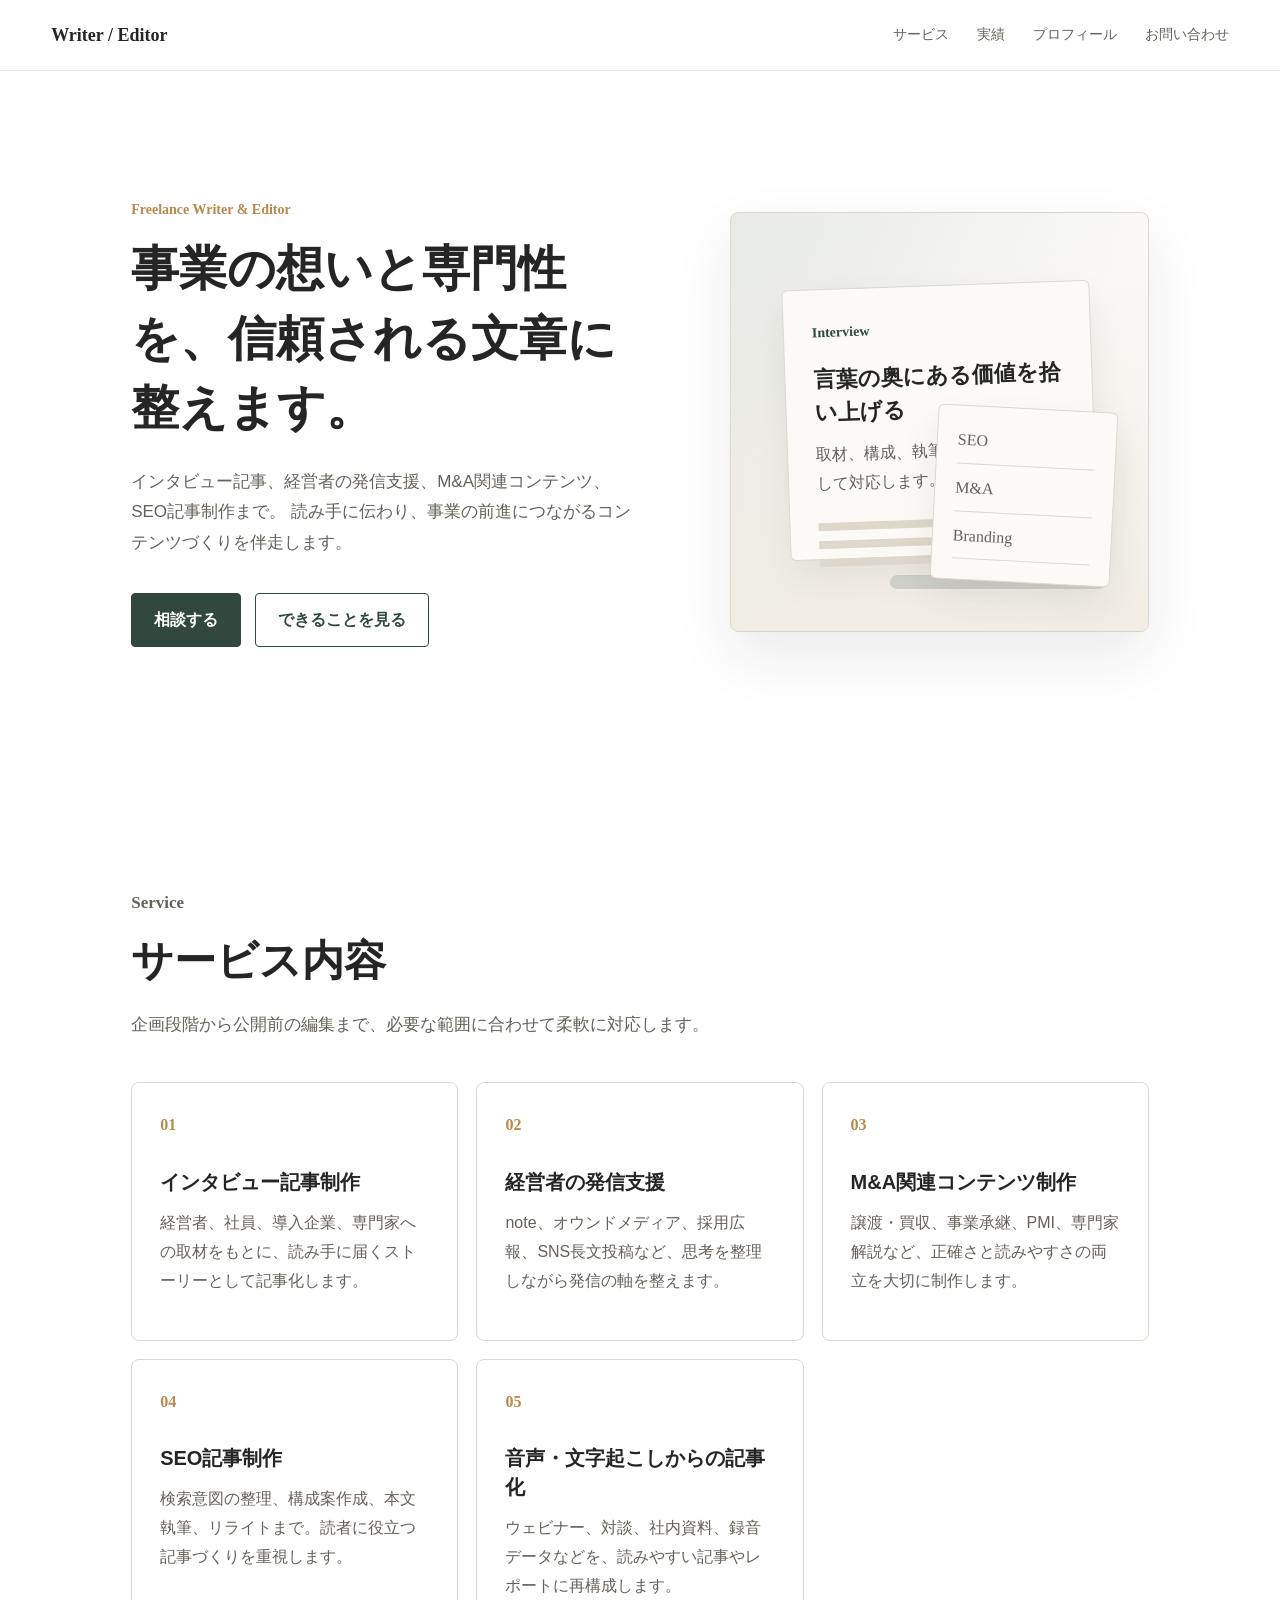
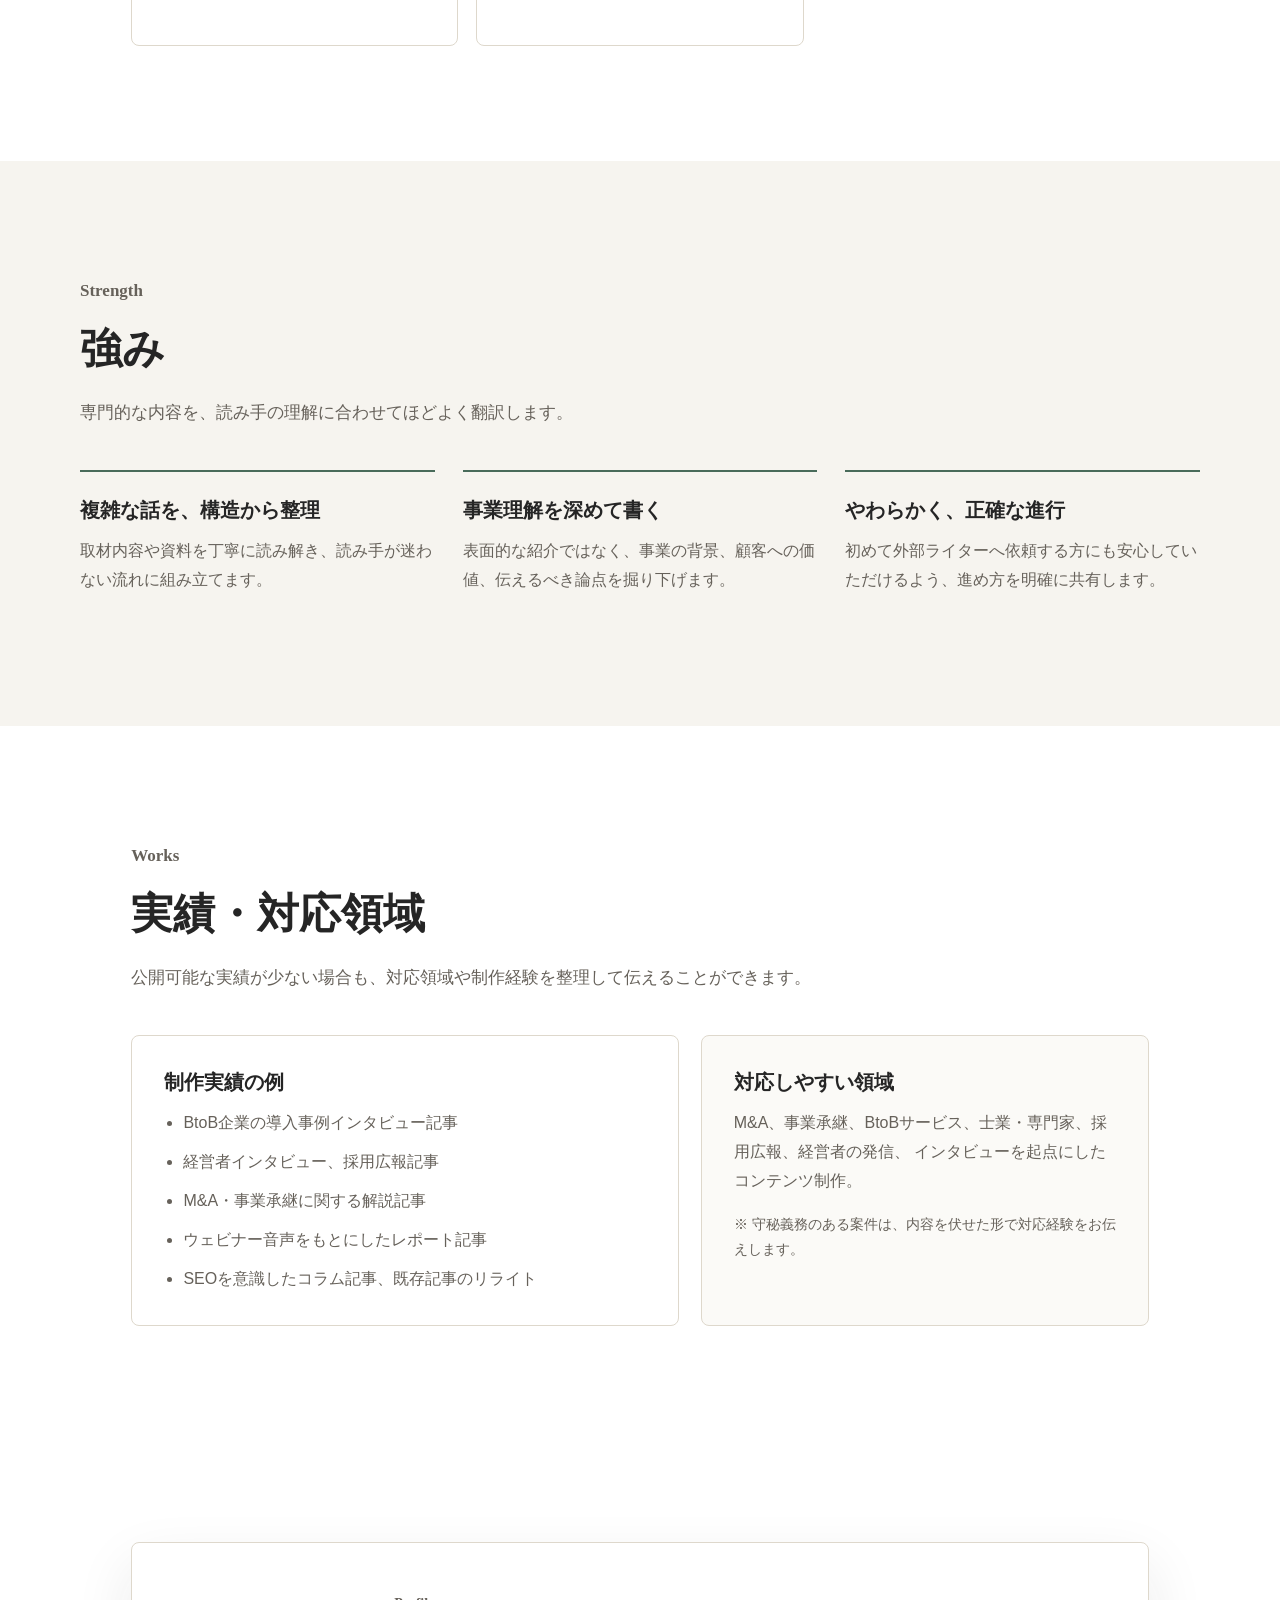
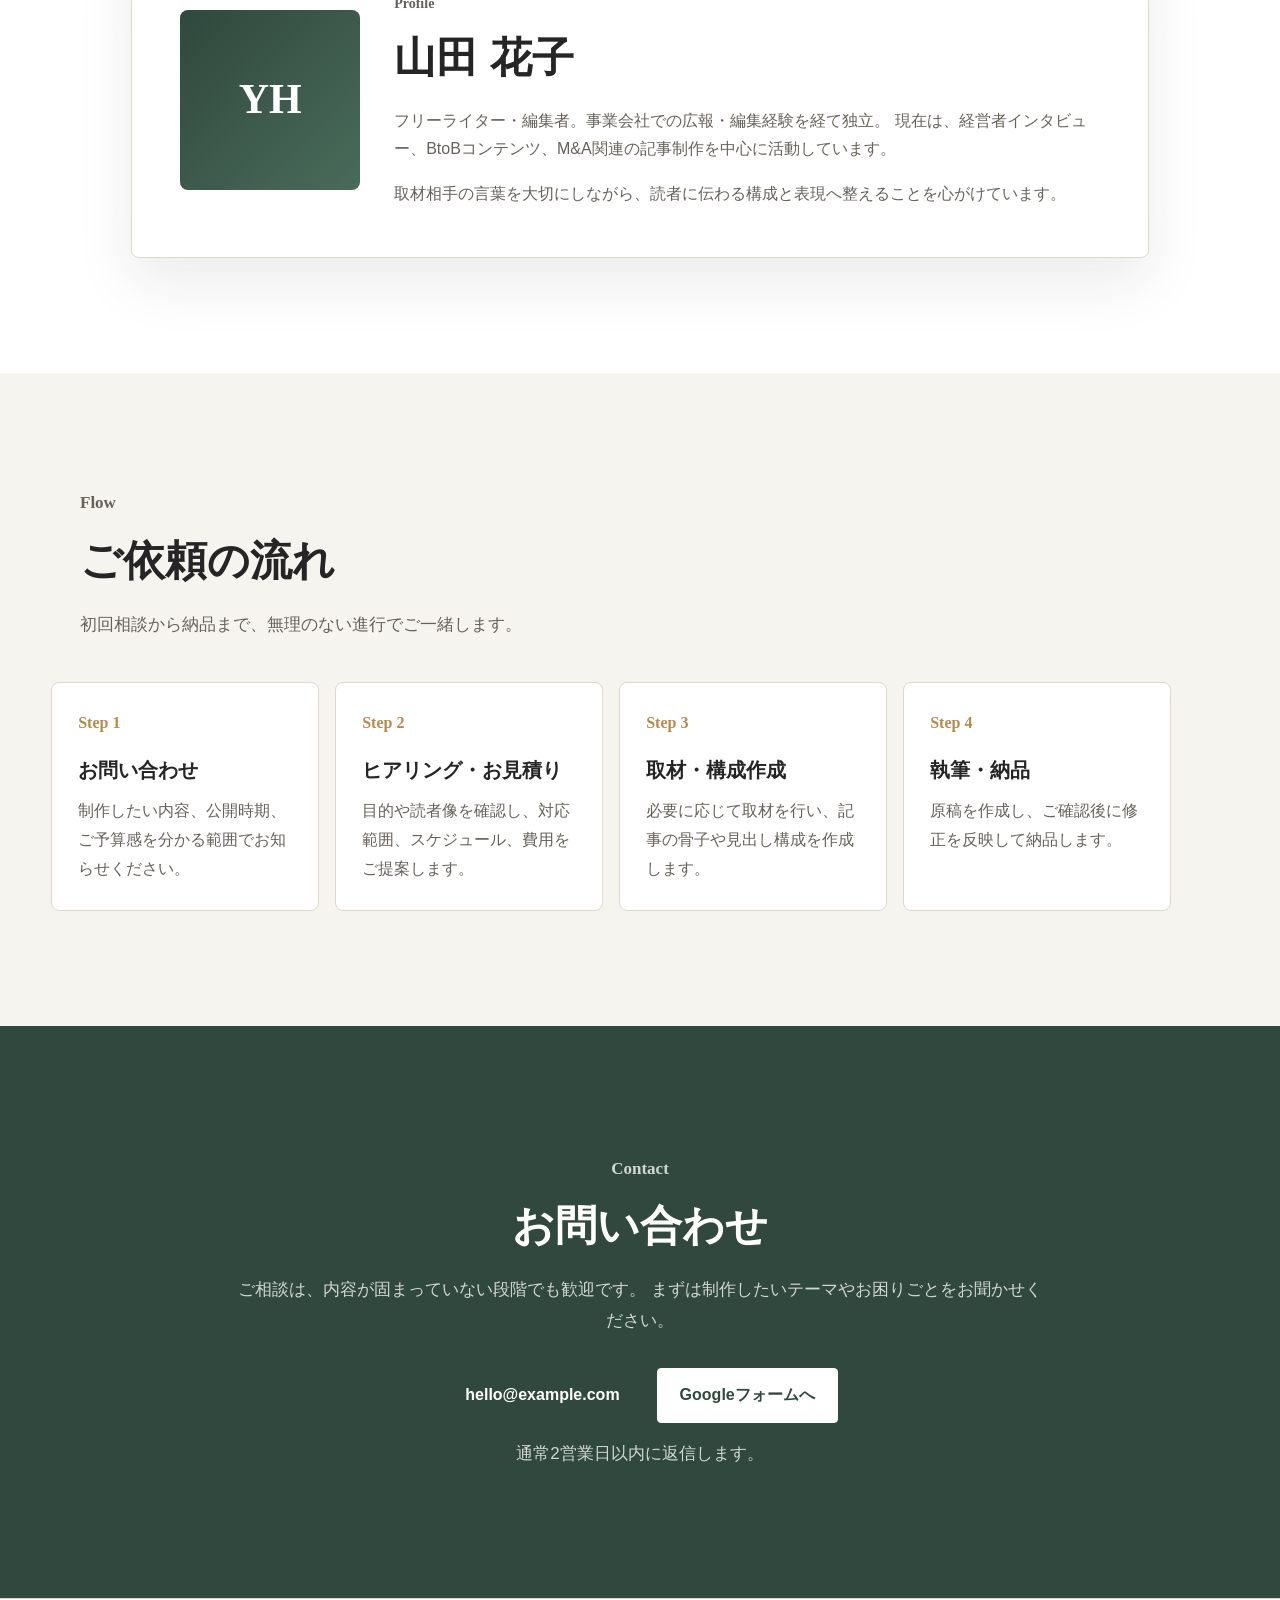
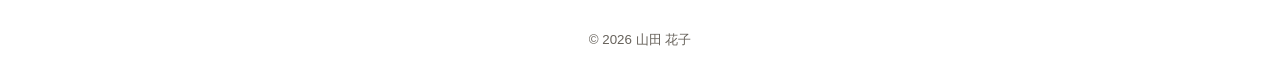
==== index.html @ 089083a0 "Add files via upload" ====
<!DOCTYPE html>
<html lang="ja">
<head>
  <meta charset="UTF-8">
  <meta name="viewport" content="width=device-width, initial-scale=1.0">
  <meta name="description" content="フリーライター・編集者として、インタビュー記事、経営者の発信支援、M&A関連コンテンツ、SEO記事制作を承ります。">
  <title>フリーライター・編集者 | 文章で事業の価値を伝える</title>
  <link rel="stylesheet" href="style.css">
</head>
<body>
  <!--
    編集メモ:
    ・「山田 花子」「hello@example.com」「GoogleフォームURL」はご自身の情報に差し替えてください。
    ・各セクションの見出しや本文は、仕事の内容に合わせて自由に変更できます。
  -->

  <header class="site-header">
    <a class="site-logo" href="#top">Writer / Editor</a>
    <nav class="site-nav" aria-label="サイト内ナビゲーション">
      <a href="#service">サービス</a>
      <a href="#works">実績</a>
      <a href="#profile">プロフィール</a>
      <a href="#contact">お問い合わせ</a>
    </nav>
  </header>

  <main id="top">
    <!-- 1. ファーストビュー: 名前・肩書き・得意領域を差し替えてください -->
    <section class="hero section">
      <div class="hero-text">
        <p class="eyebrow">Freelance Writer &amp; Editor</p>
        <h1>事業の想いと専門性を、信頼される文章に整えます。</h1>
        <p class="hero-lead">
          インタビュー記事、経営者の発信支援、M&amp;A関連コンテンツ、SEO記事制作まで。
          読み手に伝わり、事業の前進につながるコンテンツづくりを伴走します。
        </p>
        <div class="hero-actions">
          <a class="button primary" href="#contact">相談する</a>
          <a class="button secondary" href="#service">できることを見る</a>
        </div>
      </div>

      <div class="hero-visual" aria-label="記事制作のイメージ">
        <div class="paper-card main-paper">
          <span class="paper-label">Interview</span>
          <strong>言葉の奥にある価値を拾い上げる</strong>
          <p>取材、構成、執筆、編集まで一貫して対応します。</p>
        </div>
        <div class="paper-card note-paper">
          <span>SEO</span>
          <span>M&amp;A</span>
          <span>Branding</span>
        </div>
      </div>
    </section>

    <!-- 2. サービス内容: 実際に提供できるメニューに増減してください -->
    <section id="service" class="section">
      <div class="section-heading">
        <p class="eyebrow">Service</p>
        <h2>サービス内容</h2>
        <p>企画段階から公開前の編集まで、必要な範囲に合わせて柔軟に対応します。</p>
      </div>

      <div class="card-grid">
        <article class="service-card">
          <span class="card-number">01</span>
          <h3>インタビュー記事制作</h3>
          <p>経営者、社員、導入企業、専門家への取材をもとに、読み手に届くストーリーとして記事化します。</p>
        </article>
        <article class="service-card">
          <span class="card-number">02</span>
          <h3>経営者の発信支援</h3>
          <p>note、オウンドメディア、採用広報、SNS長文投稿など、思考を整理しながら発信の軸を整えます。</p>
        </article>
        <article class="service-card">
          <span class="card-number">03</span>
          <h3>M&amp;A関連コンテンツ制作</h3>
          <p>譲渡・買収、事業承継、PMI、専門家解説など、正確さと読みやすさの両立を大切に制作します。</p>
        </article>
        <article class="service-card">
          <span class="card-number">04</span>
          <h3>SEO記事制作</h3>
          <p>検索意図の整理、構成案作成、本文執筆、リライトまで。読者に役立つ記事づくりを重視します。</p>
        </article>
        <article class="service-card">
          <span class="card-number">05</span>
          <h3>音声・文字起こしからの記事化</h3>
          <p>ウェビナー、対談、社内資料、録音データなどを、読みやすい記事やレポートに再構成します。</p>
        </article>
      </div>
    </section>

    <!-- 3. 強み: ご自身の経験や姿勢に合わせて書き換えてください -->
    <section class="section muted-section">
      <div class="section-heading">
        <p class="eyebrow">Strength</p>
        <h2>強み</h2>
        <p>専門的な内容を、読み手の理解に合わせてほどよく翻訳します。</p>
      </div>

      <div class="strength-list">
        <div class="strength-item">
          <h3>複雑な話を、構造から整理</h3>
          <p>取材内容や資料を丁寧に読み解き、読み手が迷わない流れに組み立てます。</p>
        </div>
        <div class="strength-item">
          <h3>事業理解を深めて書く</h3>
          <p>表面的な紹介ではなく、事業の背景、顧客への価値、伝えるべき論点を掘り下げます。</p>
        </div>
        <div class="strength-item">
          <h3>やわらかく、正確な進行</h3>
          <p>初めて外部ライターへ依頼する方にも安心していただけるよう、進め方を明確に共有します。</p>
        </div>
      </div>
    </section>

    <!-- 4. 実績・対応領域: 公開可能な実績や得意業界を入れてください -->
    <section id="works" class="section">
      <div class="section-heading">
        <p class="eyebrow">Works</p>
        <h2>実績・対応領域</h2>
        <p>公開可能な実績が少ない場合も、対応領域や制作経験を整理して伝えることができます。</p>
      </div>

      <div class="works-layout">
        <div class="works-box">
          <h3>制作実績の例</h3>
          <ul>
            <li>BtoB企業の導入事例インタビュー記事</li>
            <li>経営者インタビュー、採用広報記事</li>
            <li>M&amp;A・事業承継に関する解説記事</li>
            <li>ウェビナー音声をもとにしたレポート記事</li>
            <li>SEOを意識したコラム記事、既存記事のリライト</li>
          </ul>
        </div>
        <div class="works-box accent-box">
          <h3>対応しやすい領域</h3>
          <p>
            M&amp;A、事業承継、BtoBサービス、士業・専門家、採用広報、経営者の発信、
            インタビューを起点にしたコンテンツ制作。
          </p>
          <p class="small-note">※ 守秘義務のある案件は、内容を伏せた形で対応経験をお伝えします。</p>
        </div>
      </div>
    </section>

    <!-- 5. プロフィール: 名前、経歴、写真の有無に合わせて差し替えてください -->
    <section id="profile" class="section profile-section">
      <div class="profile-card">
        <div class="profile-image" aria-hidden="true">YH</div>
        <div class="profile-text">
          <p class="eyebrow">Profile</p>
          <h2>山田 花子</h2>
          <p>
            フリーライター・編集者。事業会社での広報・編集経験を経て独立。
            現在は、経営者インタビュー、BtoBコンテンツ、M&amp;A関連の記事制作を中心に活動しています。
          </p>
          <p>
            取材相手の言葉を大切にしながら、読者に伝わる構成と表現へ整えることを心がけています。
          </p>
        </div>
      </div>
    </section>

    <!-- 6. ご依頼の流れ: 実際の進行方法に合わせて変更してください -->
    <section class="section muted-section">
      <div class="section-heading">
        <p class="eyebrow">Flow</p>
        <h2>ご依頼の流れ</h2>
        <p>初回相談から納品まで、無理のない進行でご一緒します。</p>
      </div>

      <ol class="flow-list">
        <li>
          <span>Step 1</span>
          <h3>お問い合わせ</h3>
          <p>制作したい内容、公開時期、ご予算感を分かる範囲でお知らせください。</p>
        </li>
        <li>
          <span>Step 2</span>
          <h3>ヒアリング・お見積り</h3>
          <p>目的や読者像を確認し、対応範囲、スケジュール、費用をご提案します。</p>
        </li>
        <li>
          <span>Step 3</span>
          <h3>取材・構成作成</h3>
          <p>必要に応じて取材を行い、記事の骨子や見出し構成を作成します。</p>
        </li>
        <li>
          <span>Step 4</span>
          <h3>執筆・納品</h3>
          <p>原稿を作成し、ご確認後に修正を反映して納品します。</p>
        </li>
      </ol>
    </section>

    <!-- 7. お問い合わせ: メールアドレスとGoogleフォームURLを差し替えてください -->
    <section id="contact" class="section contact-section">
      <div class="contact-inner">
        <p class="eyebrow">Contact</p>
        <h2>お問い合わせ</h2>
        <p>
          ご相談は、内容が固まっていない段階でも歓迎です。
          まずは制作したいテーマやお困りごとをお聞かせください。
        </p>
        <div class="contact-actions">
          <a class="button primary" href="mailto:hello@example.com">hello@example.com</a>
          <a class="button secondary" href="https://forms.gle/xxxxxxxxxxxx" target="_blank" rel="noopener noreferrer">Googleフォームへ</a>
        </div>
        <p class="small-note">通常2営業日以内に返信します。</p>
      </div>
    </section>
  </main>

  <footer class="site-footer">
    <!-- 年号と名前を差し替えてください -->
    <small>&copy; 2026 山田 花子</small>
  </footer>
</body>
</html>
---- style.css ----
/*
  編集メモ:
  ・色を変えたい場合は、まず下の :root のカラー指定を変更してください。
  ・余白を広くしたい場合は .section の padding を調整してください。
*/

:root {
  --bg: #ffffff;
  --bg-soft: #f6f4ef;
  --text: #252525;
  --muted: #66615a;
  --line: #ded8cc;
  --green: #496b5a;
  --green-dark: #30483d;
  --gold: #b8894d;
  --paper: #fbfaf7;
  --shadow: 0 24px 60px rgba(37, 37, 37, 0.09);
  --max-width: 1120px;
}

* {
  box-sizing: border-box;
}

html {
  scroll-behavior: smooth;
}

body {
  margin: 0;
  color: var(--text);
  background: var(--bg);
  font-family: "Hiragino Kaku Gothic ProN", "Yu Gothic", "Meiryo", sans-serif;
  line-height: 1.8;
}

a {
  color: inherit;
  text-decoration: none;
}

img {
  max-width: 100%;
  display: block;
}

.site-header {
  position: sticky;
  top: 0;
  z-index: 10;
  display: flex;
  align-items: center;
  justify-content: space-between;
  gap: 24px;
  padding: 18px clamp(20px, 4vw, 56px);
  background: rgba(255, 255, 255, 0.94);
  border-bottom: 1px solid rgba(222, 216, 204, 0.7);
  backdrop-filter: blur(12px);
}

.site-logo {
  font-family: Georgia, "Times New Roman", serif;
  font-size: 18px;
  font-weight: 700;
  letter-spacing: 0;
  white-space: nowrap;
}

.site-nav {
  display: flex;
  align-items: center;
  gap: clamp(12px, 2.5vw, 28px);
  color: var(--muted);
  font-size: 14px;
}

.site-nav a {
  padding: 4px 0;
  border-bottom: 1px solid transparent;
}

.site-nav a:hover {
  color: var(--green-dark);
  border-bottom-color: var(--green-dark);
}

.section {
  max-width: var(--max-width);
  margin: 0 auto;
  padding: clamp(72px, 9vw, 120px) clamp(20px, 4vw, 56px);
}

.hero {
  display: grid;
  grid-template-columns: minmax(0, 1.1fr) minmax(280px, 0.9fr);
  align-items: center;
  gap: clamp(40px, 7vw, 88px);
  min-height: calc(86vh - 72px);
  padding-top: clamp(56px, 7vw, 96px);
  padding-bottom: clamp(56px, 7vw, 96px);
}

.eyebrow {
  margin: 0 0 12px;
  color: var(--gold);
  font-family: Georgia, "Times New Roman", serif;
  font-size: 14px;
  font-weight: 700;
}

h1,
h2,
h3,
p {
  margin-top: 0;
}

h1,
h2,
h3 {
  line-height: 1.45;
}

h1 {
  max-width: 760px;
  margin-bottom: 24px;
  font-size: clamp(34px, 3.8vw, 48px);
  font-weight: 700;
}

h2 {
  margin-bottom: 18px;
  font-size: clamp(28px, 3.4vw, 42px);
}

h3 {
  margin-bottom: 12px;
  font-size: 20px;
}

.hero-lead,
.section-heading p,
.contact-inner > p {
  color: var(--muted);
  font-size: 17px;
}

.hero-lead {
  max-width: 680px;
  margin-bottom: 34px;
}

.hero-actions,
.contact-actions {
  display: flex;
  flex-wrap: wrap;
  gap: 14px;
}

.button {
  display: inline-flex;
  align-items: center;
  justify-content: center;
  min-height: 48px;
  padding: 12px 22px;
  border: 1px solid var(--green-dark);
  border-radius: 4px;
  font-weight: 700;
  transition: transform 0.2s ease, background 0.2s ease, color 0.2s ease;
}

.button:hover {
  transform: translateY(-2px);
}

.button.primary {
  color: #ffffff;
  background: var(--green-dark);
}

.button.secondary {
  color: var(--green-dark);
  background: #ffffff;
}

.hero-visual {
  position: relative;
  min-height: 420px;
  border-radius: 8px;
  background:
    linear-gradient(135deg, rgba(73, 107, 90, 0.11), transparent 54%),
    linear-gradient(180deg, #fbfaf7, #f2eee6);
  border: 1px solid var(--line);
  box-shadow: var(--shadow);
  overflow: hidden;
}

.hero-visual::before {
  content: "";
  position: absolute;
  right: 10%;
  bottom: 10%;
  width: 52%;
  height: 14px;
  background: rgba(48, 72, 61, 0.16);
  border-radius: 999px;
}

.paper-card {
  position: absolute;
  background: var(--paper);
  border: 1px solid var(--line);
  border-radius: 6px;
  box-shadow: 0 18px 36px rgba(37, 37, 37, 0.08);
}

.main-paper {
  top: 72px;
  left: 50%;
  width: min(74%, 330px);
  padding: 28px;
  transform: translateX(-50%) rotate(-2deg);
}

.main-paper::after {
  content: "";
  display: block;
  width: 68%;
  height: 8px;
  margin-top: 24px;
  background: var(--line);
  box-shadow: 0 18px 0 var(--line), 0 36px 0 var(--line);
}

.paper-label {
  display: inline-block;
  margin-bottom: 18px;
  color: var(--green-dark);
  font-family: Georgia, "Times New Roman", serif;
  font-size: 14px;
  font-weight: 700;
}

.main-paper strong {
  display: block;
  margin-bottom: 12px;
  font-size: 22px;
  line-height: 1.5;
}

.main-paper p {
  color: var(--muted);
  margin-bottom: 0;
}

.note-paper {
  right: 34px;
  bottom: 48px;
  display: grid;
  gap: 10px;
  width: 180px;
  padding: 20px;
  transform: rotate(3deg);
}

.note-paper span {
  padding-bottom: 8px;
  color: var(--muted);
  border-bottom: 1px solid var(--line);
  font-family: Georgia, "Times New Roman", serif;
}

.section-heading {
  max-width: 680px;
  margin-bottom: 42px;
}

.card-grid {
  display: grid;
  grid-template-columns: repeat(3, minmax(0, 1fr));
  gap: 18px;
}

.service-card,
.works-box,
.profile-card,
.flow-list li {
  border: 1px solid var(--line);
  border-radius: 8px;
  background: #ffffff;
}

.service-card {
  min-height: 245px;
  padding: 28px;
}

.card-number {
  display: inline-block;
  margin-bottom: 28px;
  color: var(--gold);
  font-family: Georgia, "Times New Roman", serif;
  font-weight: 700;
}

.service-card p,
.strength-item p,
.works-box p,
.works-box li,
.profile-text p,
.flow-list p,
.small-note {
  color: var(--muted);
}

.muted-section {
  max-width: none;
  background: var(--bg-soft);
}

.muted-section > * {
  max-width: var(--max-width);
  margin-left: auto;
  margin-right: auto;
}

.strength-list {
  display: grid;
  grid-template-columns: repeat(3, minmax(0, 1fr));
  gap: 28px;
}

.strength-item {
  padding-top: 24px;
  border-top: 2px solid var(--green);
}

.works-layout {
  display: grid;
  grid-template-columns: 1.1fr 0.9fr;
  gap: 22px;
}

.works-box {
  padding: 32px;
}

.works-box ul {
  padding-left: 1.2em;
  margin: 0;
}

.works-box li + li {
  margin-top: 10px;
}

.accent-box {
  background: #fbfaf7;
}

.small-note {
  margin-bottom: 0;
  font-size: 14px;
}

.profile-section {
  padding-top: clamp(56px, 8vw, 100px);
}

.profile-card {
  display: grid;
  grid-template-columns: 180px minmax(0, 1fr);
  gap: 34px;
  align-items: center;
  padding: clamp(28px, 5vw, 48px);
  box-shadow: var(--shadow);
}

.profile-image {
  display: grid;
  place-items: center;
  width: 180px;
  aspect-ratio: 1;
  color: #ffffff;
  background: linear-gradient(135deg, var(--green-dark), var(--green));
  border-radius: 8px;
  font-family: Georgia, "Times New Roman", serif;
  font-size: 42px;
  font-weight: 700;
}

.profile-text p:last-child {
  margin-bottom: 0;
}

.flow-list {
  display: grid;
  grid-template-columns: repeat(4, minmax(0, 1fr));
  gap: 16px;
  padding: 0;
  margin: 0;
  list-style: none;
  counter-reset: flow;
}

.flow-list li {
  padding: 26px;
}

.flow-list span {
  display: inline-block;
  margin-bottom: 18px;
  color: var(--gold);
  font-family: Georgia, "Times New Roman", serif;
  font-weight: 700;
}

.flow-list p {
  margin-bottom: 0;
}

.contact-section {
  max-width: none;
  padding-top: clamp(76px, 10vw, 128px);
  padding-bottom: clamp(76px, 10vw, 128px);
  background: var(--green-dark);
}

.contact-inner {
  max-width: 820px;
  margin: 0 auto;
  color: #ffffff;
  text-align: center;
}

.contact-inner .eyebrow,
.contact-inner > p,
.contact-inner .small-note {
  color: rgba(255, 255, 255, 0.78);
}

.contact-inner .button.secondary {
  border-color: #ffffff;
}

.contact-actions {
  justify-content: center;
  margin: 32px 0 16px;
}

.site-footer {
  padding: 26px 20px;
  color: var(--muted);
  text-align: center;
  border-top: 1px solid var(--line);
}

@media (max-width: 900px) {
  .site-header {
    align-items: flex-start;
    flex-direction: column;
  }

  .site-nav {
    width: 100%;
    overflow-x: auto;
    padding-bottom: 2px;
  }

  .hero {
    grid-template-columns: 1fr;
    min-height: auto;
    padding-top: 64px;
  }

  .hero-visual {
    min-height: 360px;
  }

  .card-grid,
  .strength-list,
  .works-layout,
  .flow-list {
    grid-template-columns: 1fr 1fr;
  }

  .profile-card {
    grid-template-columns: 1fr;
  }
}

@media (max-width: 640px) {
  body {
    line-height: 1.75;
  }

  .site-header {
    position: static;
    padding: 16px 20px;
  }

  .site-nav {
    gap: 16px;
    font-size: 13px;
  }

  .section {
    padding: 64px 20px;
  }

  .hero-actions,
  .contact-actions {
    flex-direction: column;
  }

  .button {
    width: 100%;
  }

  .hero-visual {
    min-height: 320px;
  }

  .main-paper {
    top: 48px;
    width: 78%;
    padding: 22px;
  }

  .main-paper strong {
    font-size: 19px;
  }

  .note-paper {
    right: 18px;
    bottom: 30px;
    width: 154px;
    padding: 16px;
  }

  .card-grid,
  .strength-list,
  .works-layout,
  .flow-list {
    grid-template-columns: 1fr;
  }

  .service-card {
    min-height: auto;
  }

  .works-box,
  .profile-card,
  .flow-list li {
    padding: 24px;
  }

  .profile-image {
    width: 132px;
    font-size: 32px;
  }
}
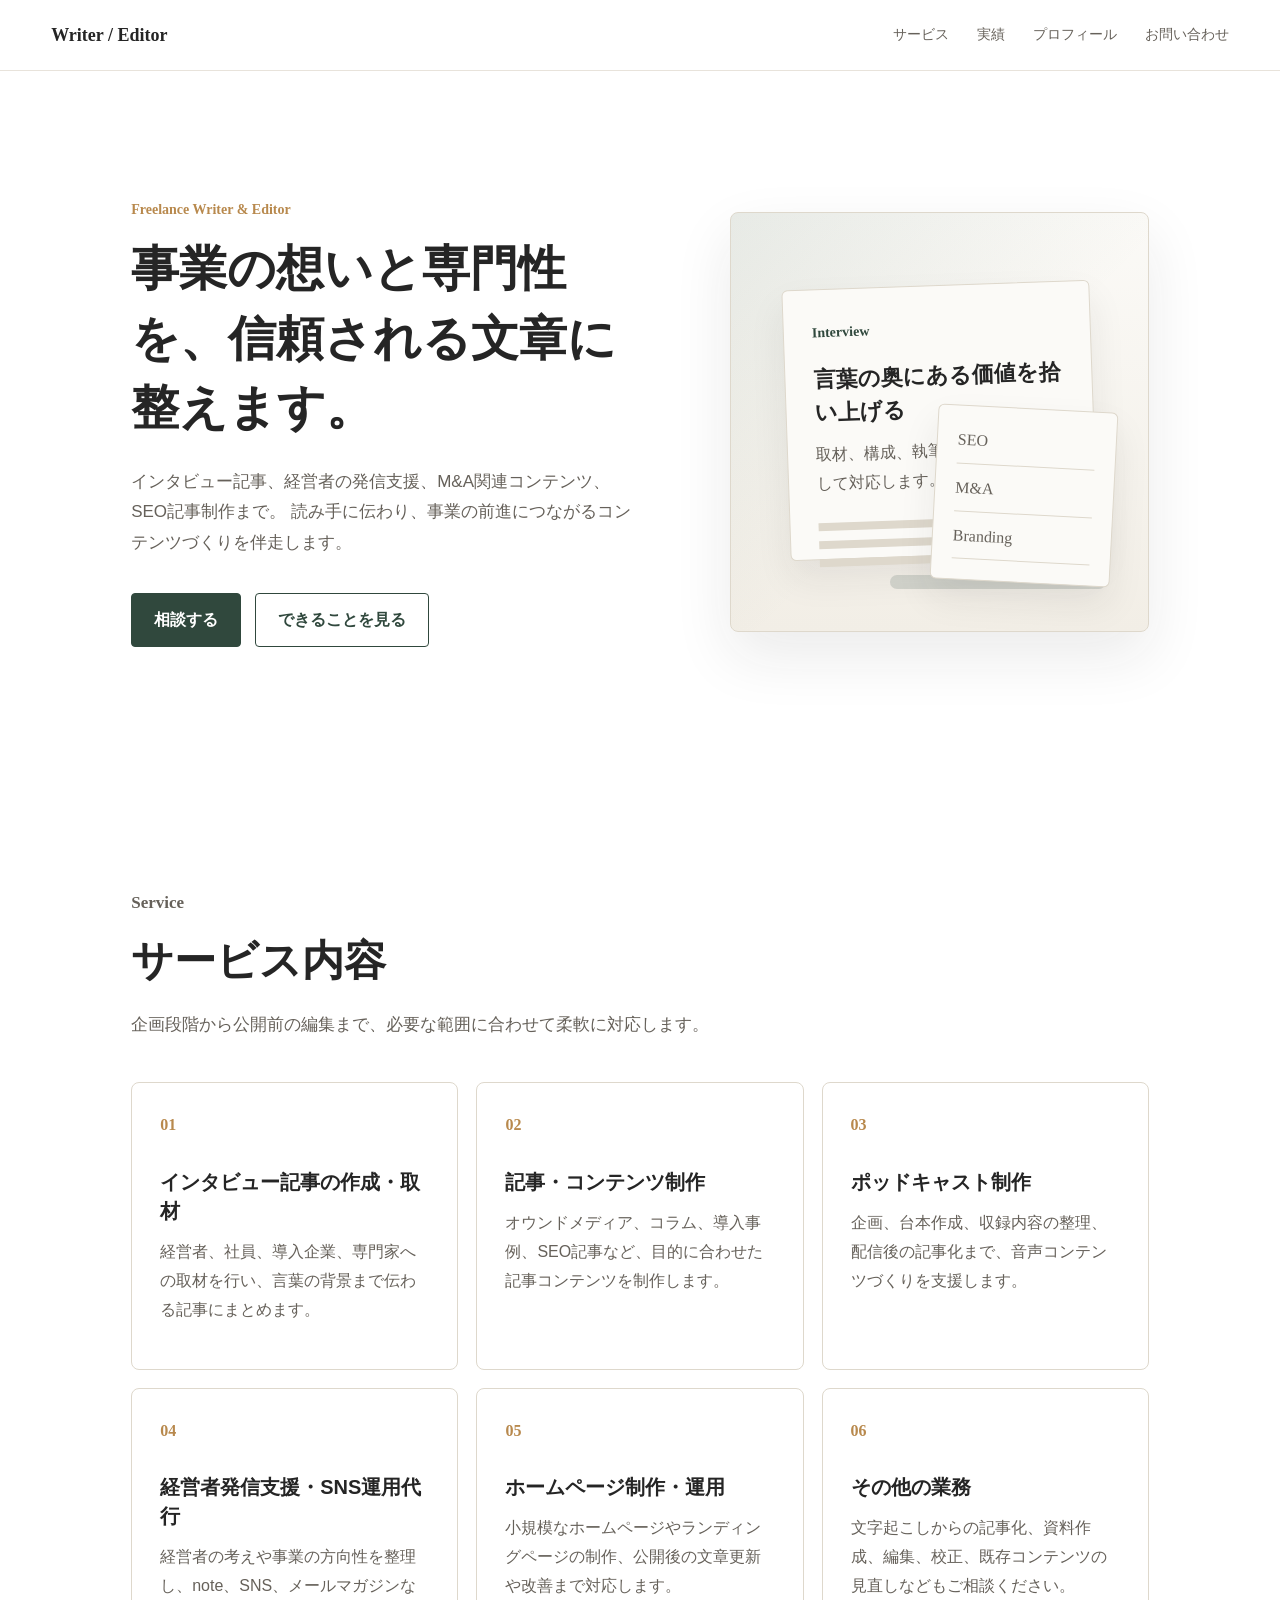
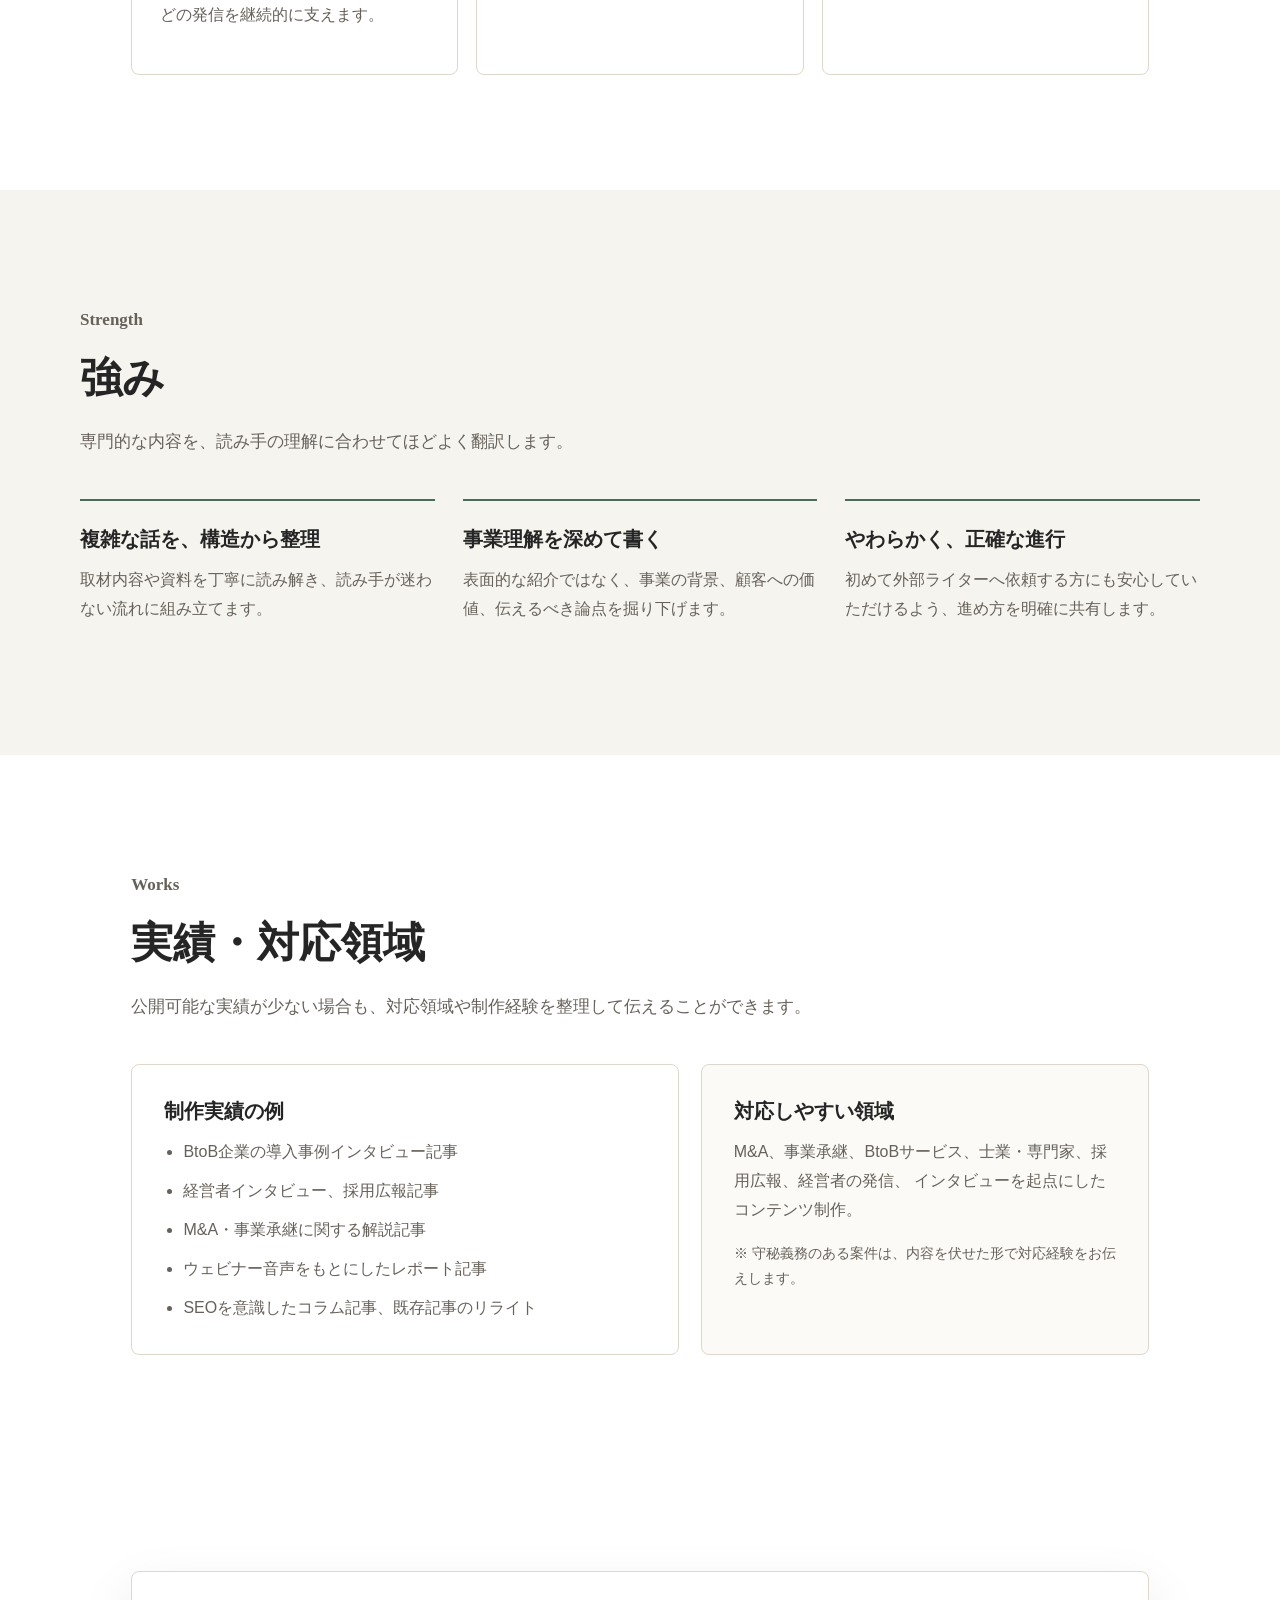
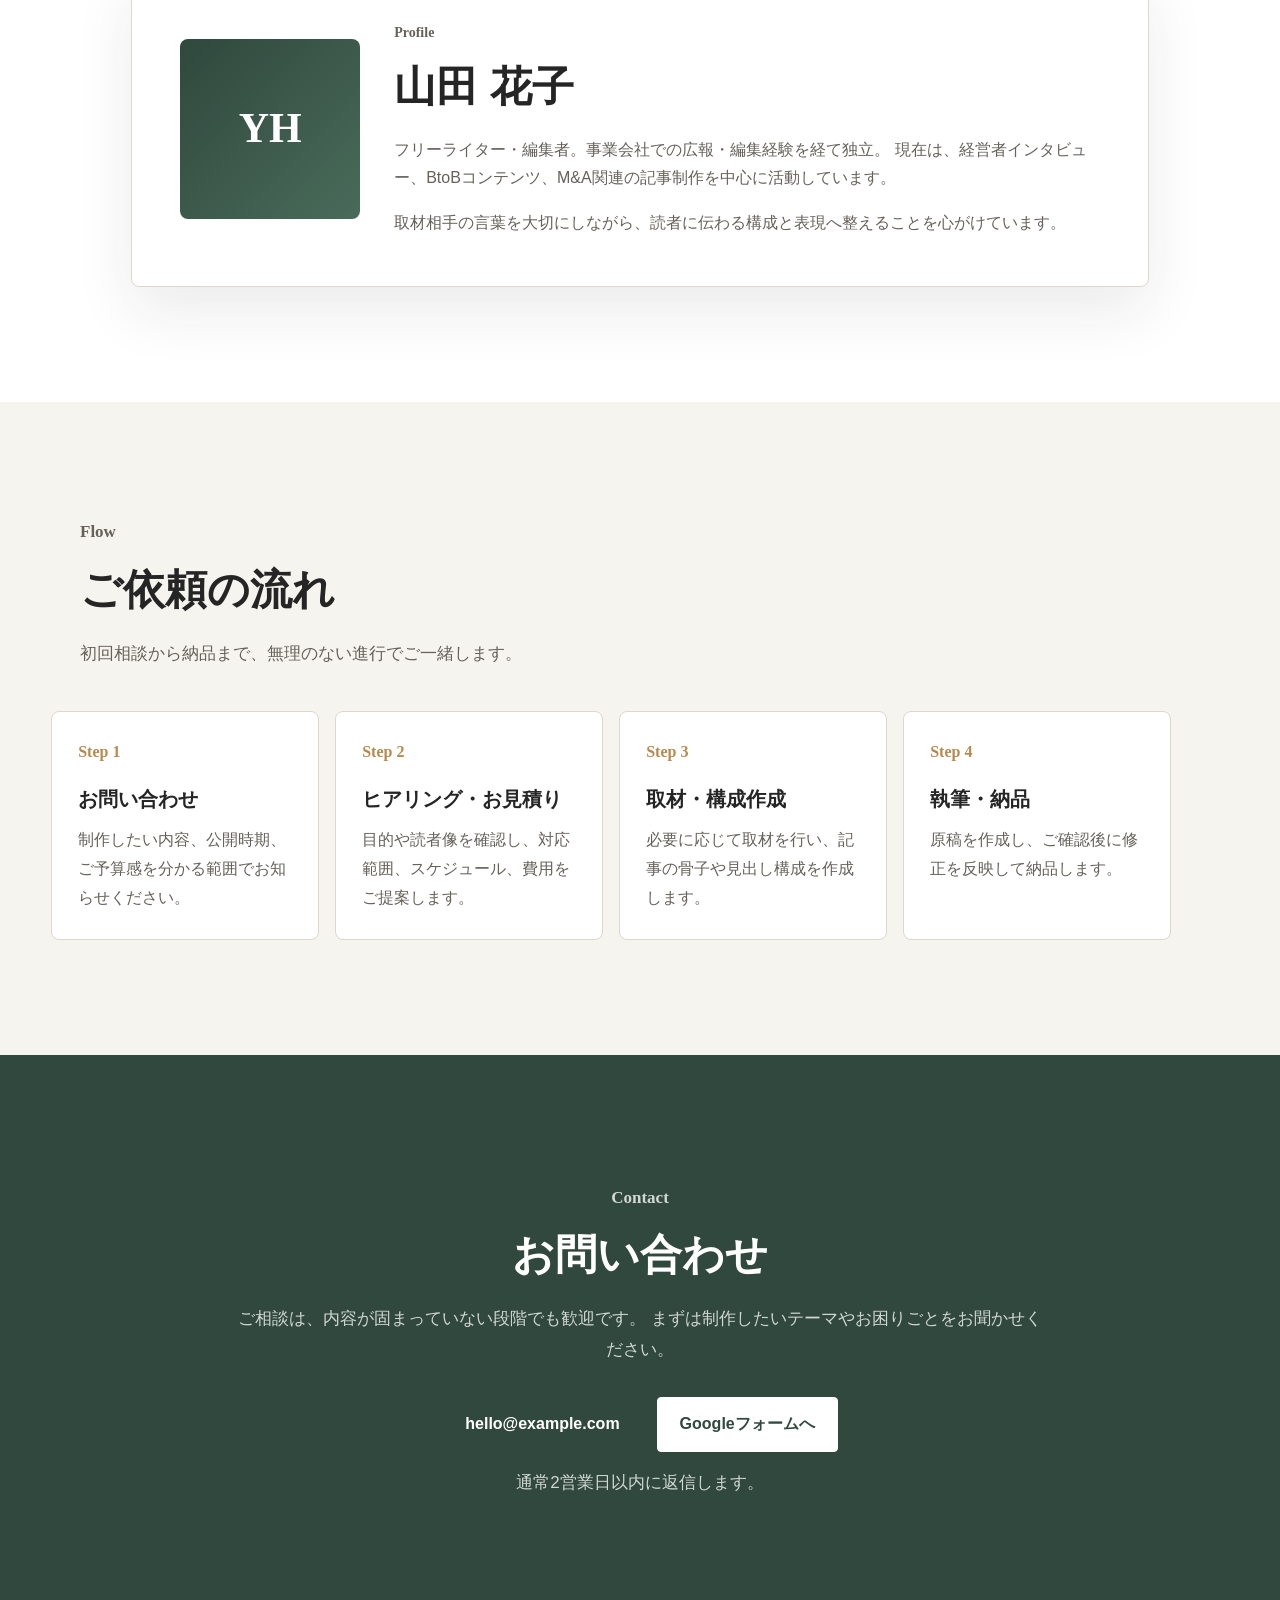
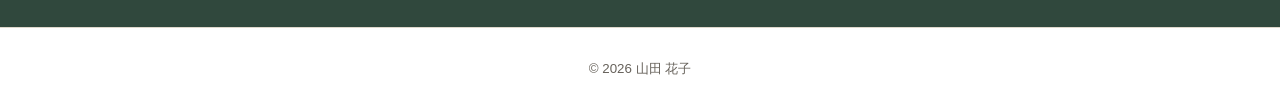
==== commit fdd763f6: "Add files via upload" ====
--- a/index.html
+++ b/index.html
@@ -65,28 +65,33 @@
       <div class="card-grid">
         <article class="service-card">
           <span class="card-number">01</span>
-          <h3>インタビュー記事制作</h3>
-          <p>経営者、社員、導入企業、専門家への取材をもとに、読み手に届くストーリーとして記事化します。</p>
+          <h3>インタビュー記事の作成・取材</h3>
+          <p>経営者、社員、導入企業、専門家への取材を行い、言葉の背景まで伝わる記事にまとめます。</p>
         </article>
         <article class="service-card">
           <span class="card-number">02</span>
-          <h3>経営者の発信支援</h3>
-          <p>note、オウンドメディア、採用広報、SNS長文投稿など、思考を整理しながら発信の軸を整えます。</p>
+          <h3>記事・コンテンツ制作</h3>
+          <p>オウンドメディア、コラム、導入事例、SEO記事など、目的に合わせた記事コンテンツを制作します。</p>
         </article>
         <article class="service-card">
           <span class="card-number">03</span>
-          <h3>M&amp;A関連コンテンツ制作</h3>
-          <p>譲渡・買収、事業承継、PMI、専門家解説など、正確さと読みやすさの両立を大切に制作します。</p>
+          <h3>ポッドキャスト制作</h3>
+          <p>企画、台本作成、収録内容の整理、配信後の記事化まで、音声コンテンツづくりを支援します。</p>
         </article>
         <article class="service-card">
           <span class="card-number">04</span>
-          <h3>SEO記事制作</h3>
-          <p>検索意図の整理、構成案作成、本文執筆、リライトまで。読者に役立つ記事づくりを重視します。</p>
+          <h3>経営者発信支援・SNS運用代行</h3>
+          <p>経営者の考えや事業の方向性を整理し、note、SNS、メールマガジンなどの発信を継続的に支えます。</p>
         </article>
         <article class="service-card">
           <span class="card-number">05</span>
-          <h3>音声・文字起こしからの記事化</h3>
-          <p>ウェビナー、対談、社内資料、録音データなどを、読みやすい記事やレポートに再構成します。</p>
+          <h3>ホームページ制作・運用</h3>
+          <p>小規模なホームページやランディングページの制作、公開後の文章更新や改善まで対応します。</p>
+        </article>
+        <article class="service-card">
+          <span class="card-number">06</span>
+          <h3>その他の業務</h3>
+          <p>文字起こしからの記事化、資料作成、編集、校正、既存コンテンツの見直しなどもご相談ください。</p>
         </article>
       </div>
     </section>
@@ -206,7 +211,7 @@
         </p>
         <div class="contact-actions">
           <a class="button primary" href="mailto:hello@example.com">hello@example.com</a>
-          <a class="button secondary" href="https://forms.gle/xxxxxxxxxxxx" target="_blank" rel="noopener noreferrer">Googleフォームへ</a>
+          <a class="button secondary" href="https://docs.google.com/forms/d/e/1FAIpQLSf_hj4bcwRQ6EQmur08E73L9CSqU0qwDLq5Lad1JKWRXf-odg/viewform?usp=publish-editor" target="_blank" rel="noopener noreferrer">Googleフォームへ</a>
         </div>
         <p class="small-note">通常2営業日以内に返信します。</p>
       </div>
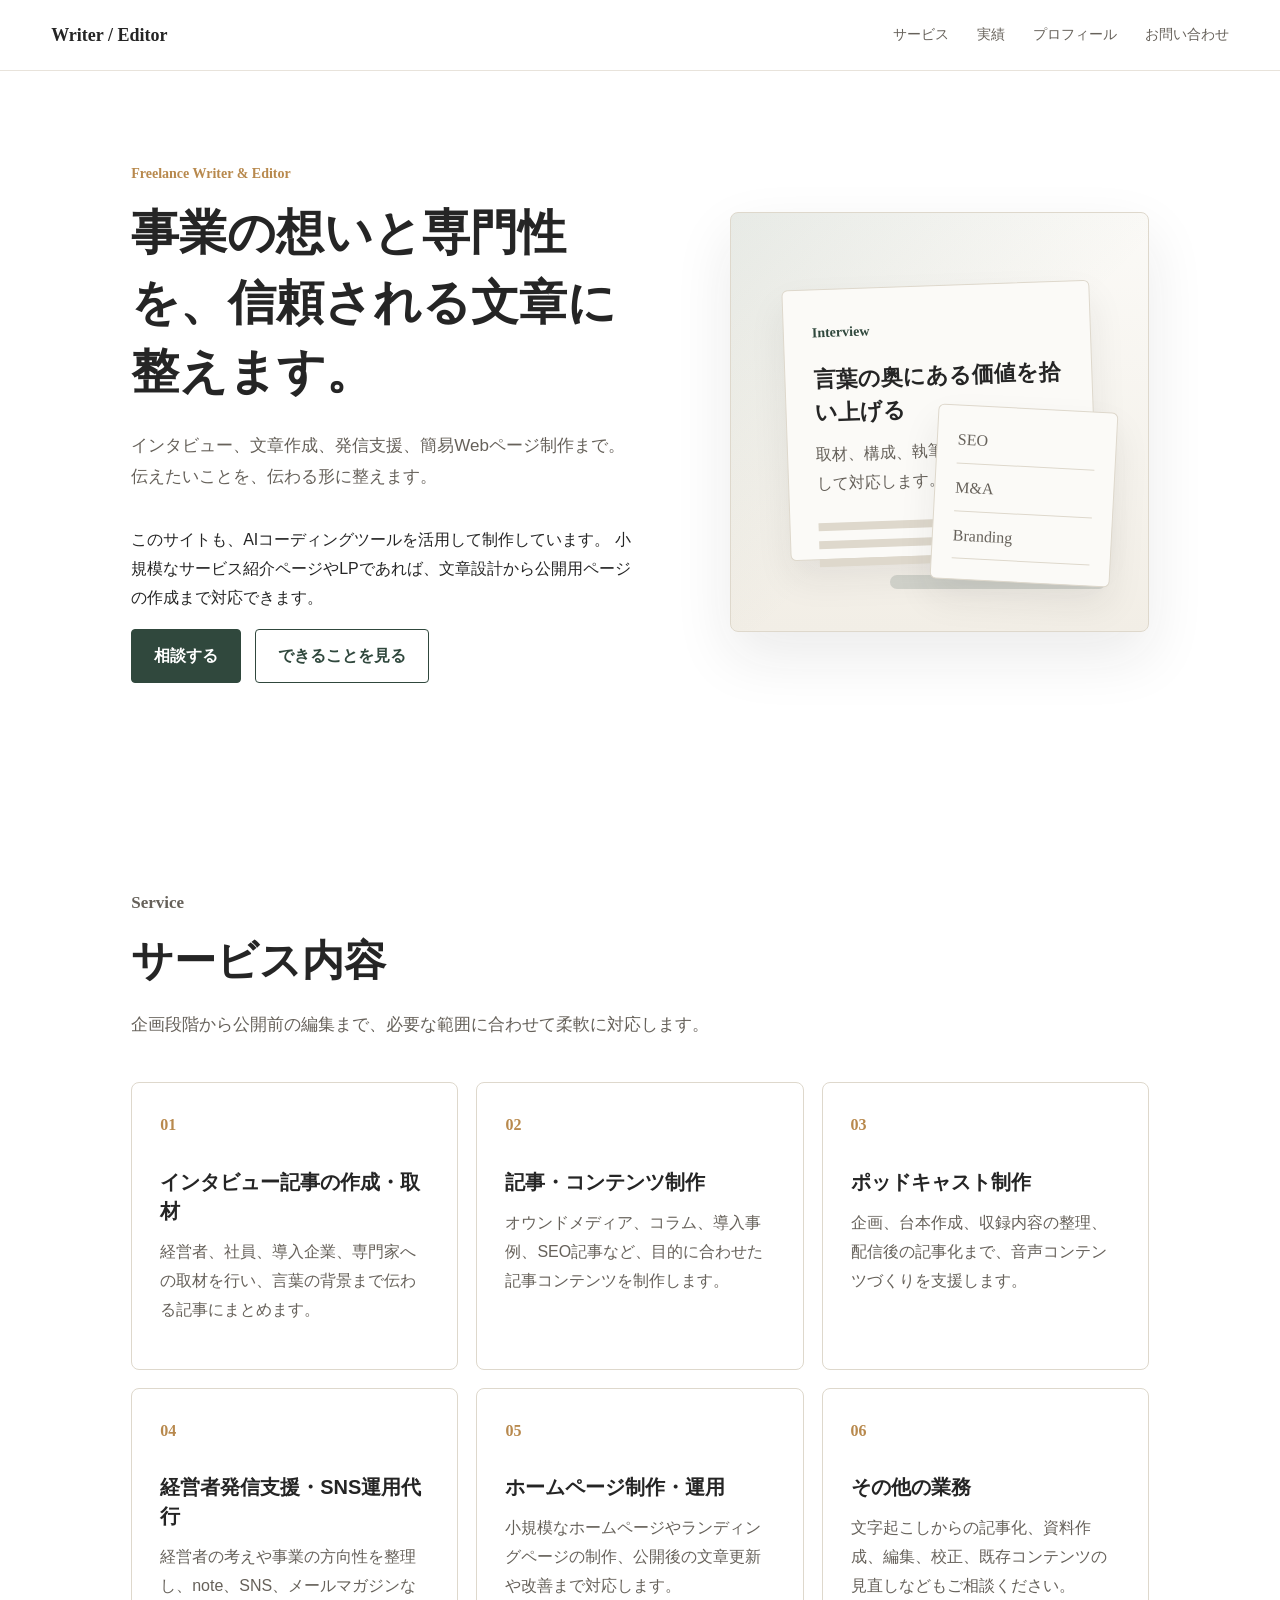
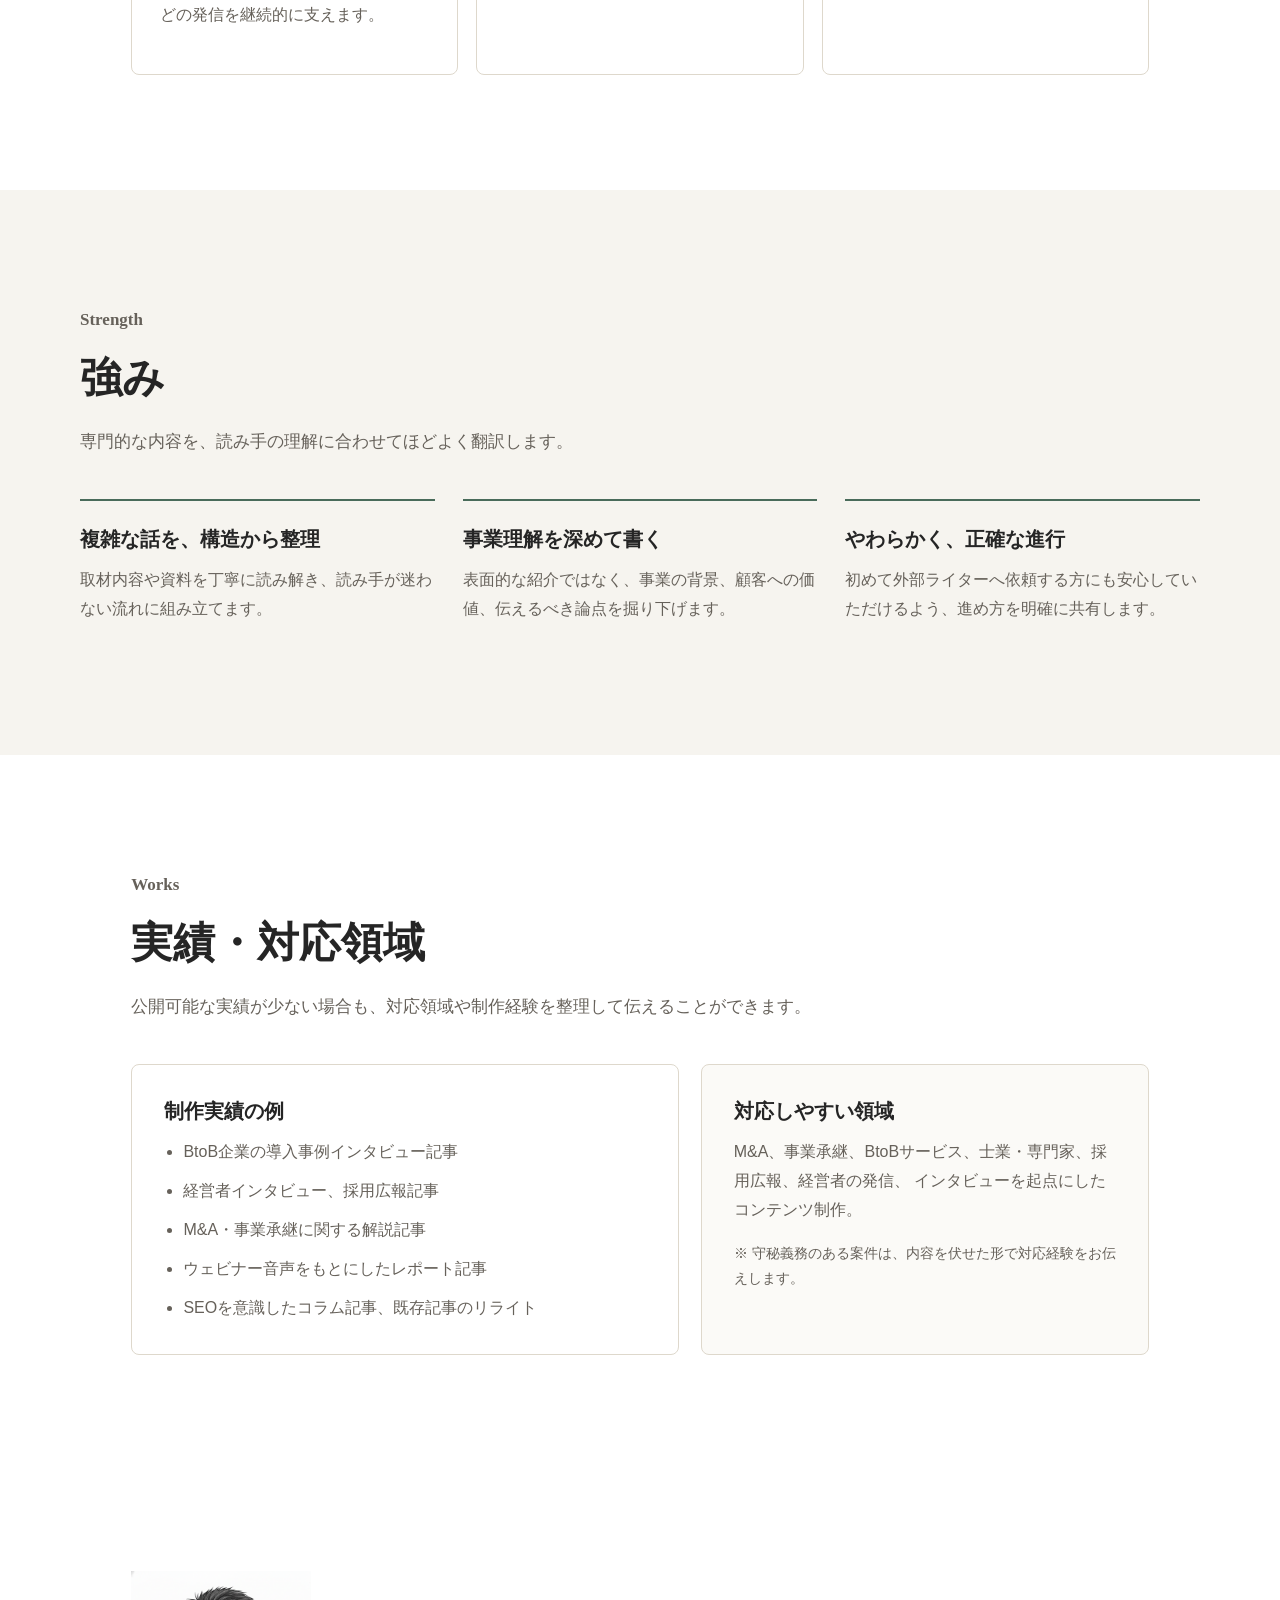
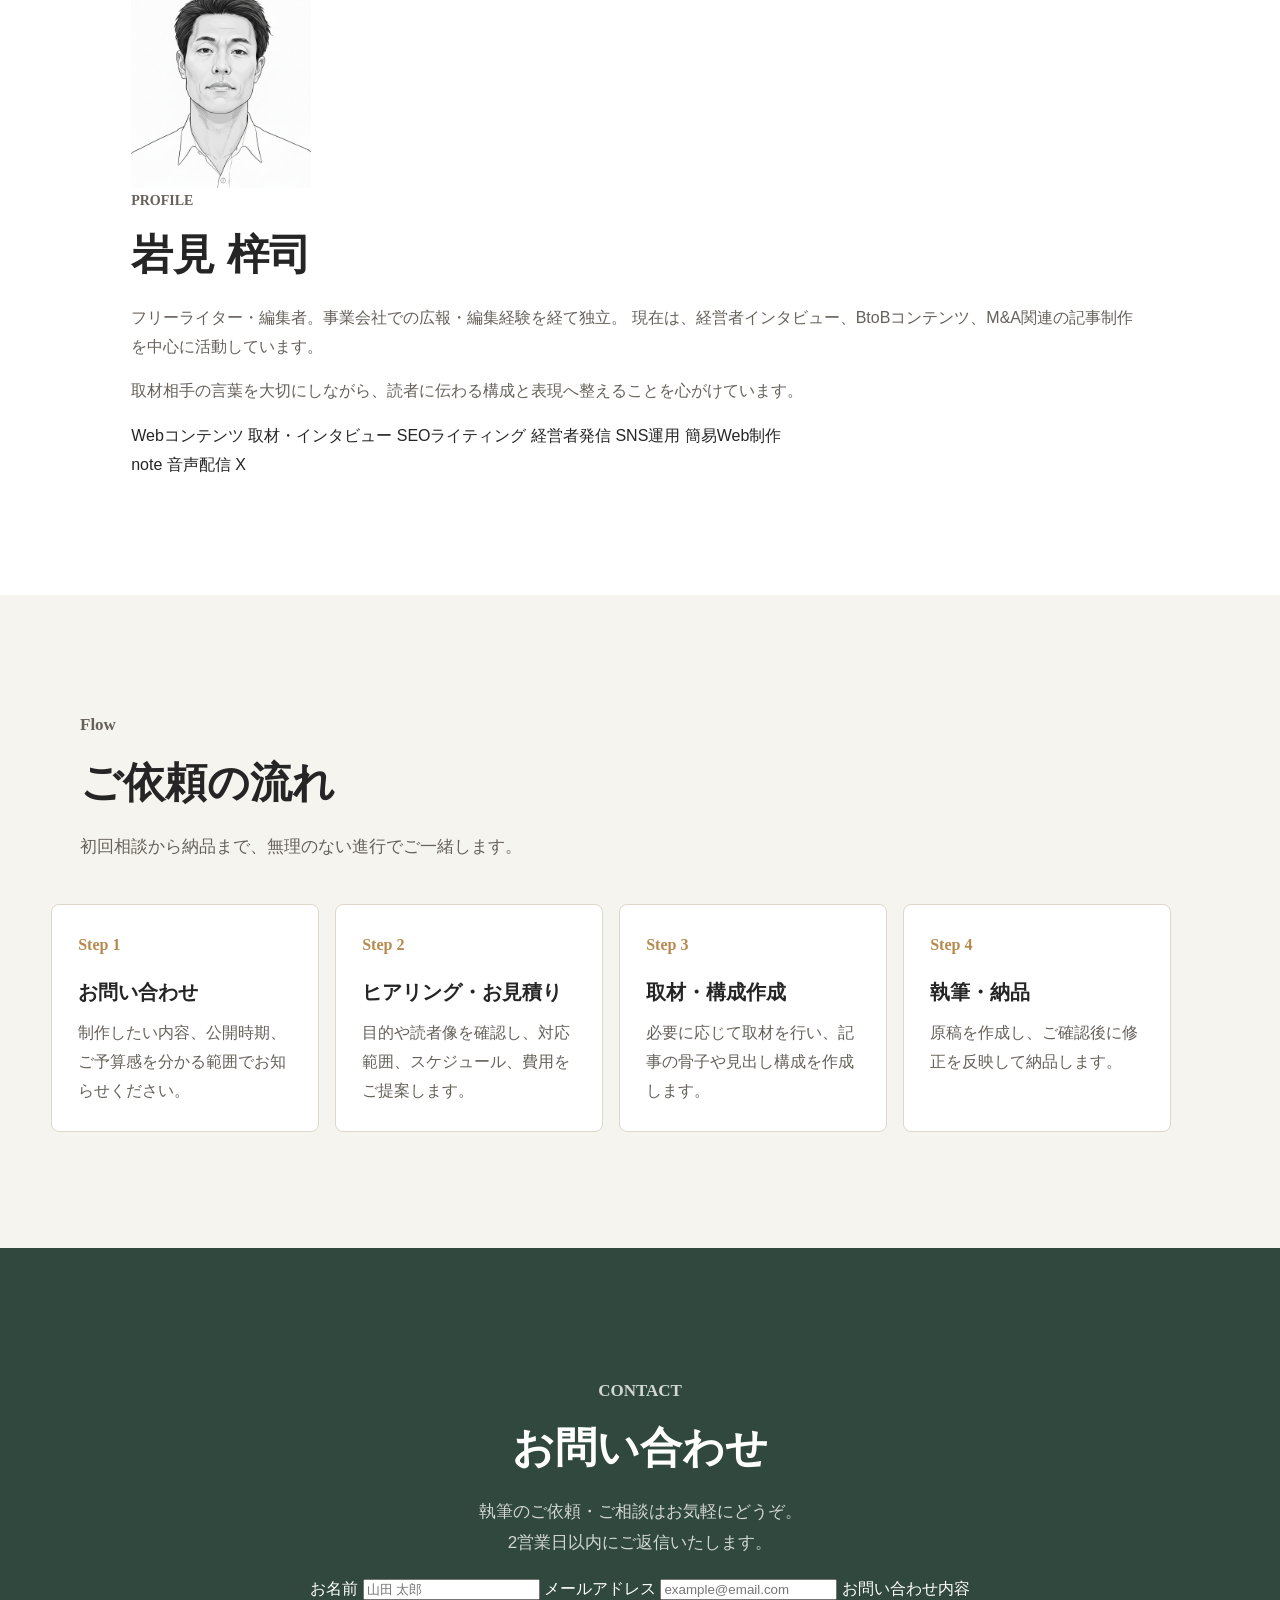
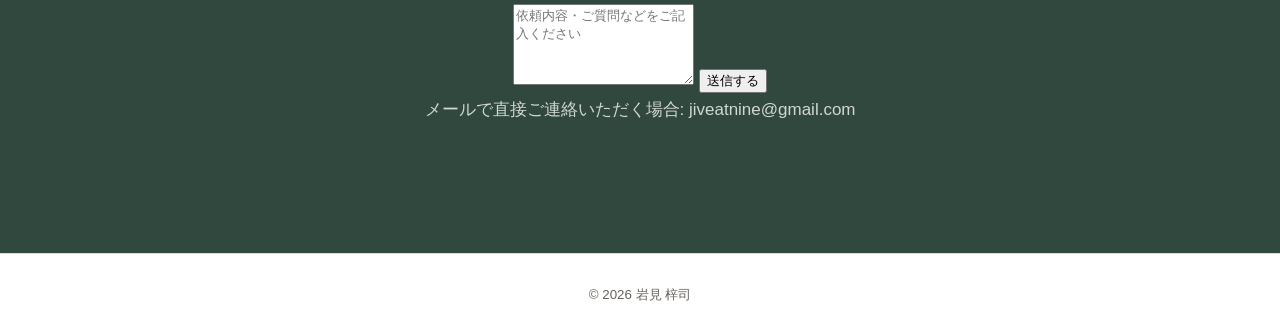
==== commit 7c16a5a4: "Add files via upload" ====
--- a/index.html
+++ b/index.html
@@ -10,7 +10,7 @@
 <body>
   <!--
     編集メモ:
-    ・「山田 花子」「hello@example.com」「GoogleフォームURL」はご自身の情報に差し替えてください。
+    ・「岩見 梓司」「jiveatnine@gmail.com」などはご自身の情報に合わせて変更できます。
     ・各セクションの見出しや本文は、仕事の内容に合わせて自由に変更できます。
   -->
 
@@ -31,9 +31,15 @@
         <p class="eyebrow">Freelance Writer &amp; Editor</p>
         <h1>事業の想いと専門性を、信頼される文章に整えます。</h1>
         <p class="hero-lead">
-          インタビュー記事、経営者の発信支援、M&amp;A関連コンテンツ、SEO記事制作まで。
-          読み手に伝わり、事業の前進につながるコンテンツづくりを伴走します。
+          インタビュー、文章作成、発信支援、簡易Webページ制作まで。
+          伝えたいことを、伝わる形に整えます。
         </p>
+        <div class="hero-note">
+          <p>
+            このサイトも、AIコーディングツールを活用して制作しています。
+            小規模なサービス紹介ページやLPであれば、文章設計から公開用ページの作成まで対応できます。
+          </p>
+        </div>
         <div class="hero-actions">
           <a class="button primary" href="#contact">相談する</a>
           <a class="button secondary" href="#service">できることを見る</a>
@@ -152,11 +158,15 @@
 
     <!-- 5. プロフィール: 名前、経歴、写真の有無に合わせて差し替えてください -->
     <section id="profile" class="section profile-section">
-      <div class="profile-card">
-        <div class="profile-image" aria-hidden="true">YH</div>
+      <div class="profile-panel">
+        <div class="profile-image" aria-label="プロフィール写真の代替イメージ">
+          <!-- 画像を差し替える場合は images/profile.png を変更してください -->
+          <img src="images/profile.png" alt="岩見 梓司のプロフィール画像">
+        </div>
         <div class="profile-text">
-          <p class="eyebrow">Profile</p>
-          <h2>山田 花子</h2>
+          <p class="eyebrow">PROFILE</p>
+          <span class="profile-line" aria-hidden="true"></span>
+          <h2>岩見 梓司</h2>
           <p>
             フリーライター・編集者。事業会社での広報・編集経験を経て独立。
             現在は、経営者インタビュー、BtoBコンテンツ、M&amp;A関連の記事制作を中心に活動しています。
@@ -164,6 +174,19 @@
           <p>
             取材相手の言葉を大切にしながら、読者に伝わる構成と表現へ整えることを心がけています。
           </p>
+          <div class="profile-tags" aria-label="対応領域">
+            <span>Webコンテンツ</span>
+            <span>取材・インタビュー</span>
+            <span>SEOライティング</span>
+            <span>経営者発信</span>
+            <span>SNS運用</span>
+            <span>簡易Web制作</span>
+          </div>
+          <div class="profile-links" aria-label="外部リンク">
+            <a href="https://note.com/iwm_s" target="_blank" rel="noopener noreferrer">note</a>
+            <a href="https://stand.fm/channels/5e86845e35414a1b15a1cf7a" target="_blank" rel="noopener noreferrer">音声配信</a>
+            <a href="https://x.com/iwamishinji" target="_blank" rel="noopener noreferrer">X</a>
+          </div>
         </div>
       </div>
     </section>
@@ -200,27 +223,36 @@
       </ol>
     </section>
 
-    <!-- 7. お問い合わせ: メールアドレスとGoogleフォームURLを差し替えてください -->
+    <!-- 7. お問い合わせ: HTML/CSSのみのフォームです。実際に送信する場合は action の送信先を設定してください -->
     <section id="contact" class="section contact-section">
       <div class="contact-inner">
-        <p class="eyebrow">Contact</p>
+        <p class="eyebrow">CONTACT</p>
+        <span class="contact-line" aria-hidden="true"></span>
         <h2>お問い合わせ</h2>
         <p>
-          ご相談は、内容が固まっていない段階でも歓迎です。
-          まずは制作したいテーマやお困りごとをお聞かせください。
+          執筆のご依頼・ご相談はお気軽にどうぞ。<br>
+          2営業日以内にご返信いたします。
         </p>
-        <div class="contact-actions">
-          <a class="button primary" href="mailto:hello@example.com">hello@example.com</a>
-          <a class="button secondary" href="https://docs.google.com/forms/d/e/1FAIpQLSf_hj4bcwRQ6EQmur08E73L9CSqU0qwDLq5Lad1JKWRXf-odg/viewform?usp=publish-editor" target="_blank" rel="noopener noreferrer">Googleフォームへ</a>
-        </div>
-        <p class="small-note">通常2営業日以内に返信します。</p>
+        <form class="contact-form" action="mailto:jiveatnine@gmail.com" method="post" enctype="text/plain">
+          <label for="name">お名前</label>
+          <input id="name" name="お名前" type="text" placeholder="山田 太郎" required>
+
+          <label for="email">メールアドレス</label>
+          <input id="email" name="メールアドレス" type="email" placeholder="example@email.com" required>
+
+          <label for="message">お問い合わせ内容</label>
+          <textarea id="message" name="お問い合わせ内容" rows="5" placeholder="依頼内容・ご質問などをご記入ください" required></textarea>
+
+          <button class="form-button" type="submit">送信する</button>
+        </form>
+        <p class="small-note">メールで直接ご連絡いただく場合: <a href="mailto:jiveatnine@gmail.com">jiveatnine@gmail.com</a></p>
       </div>
     </section>
   </main>
 
   <footer class="site-footer">
     <!-- 年号と名前を差し替えてください -->
-    <small>&copy; 2026 山田 花子</small>
+    <small>&copy; 2026 岩見 梓司</small>
   </footer>
 </body>
 </html>
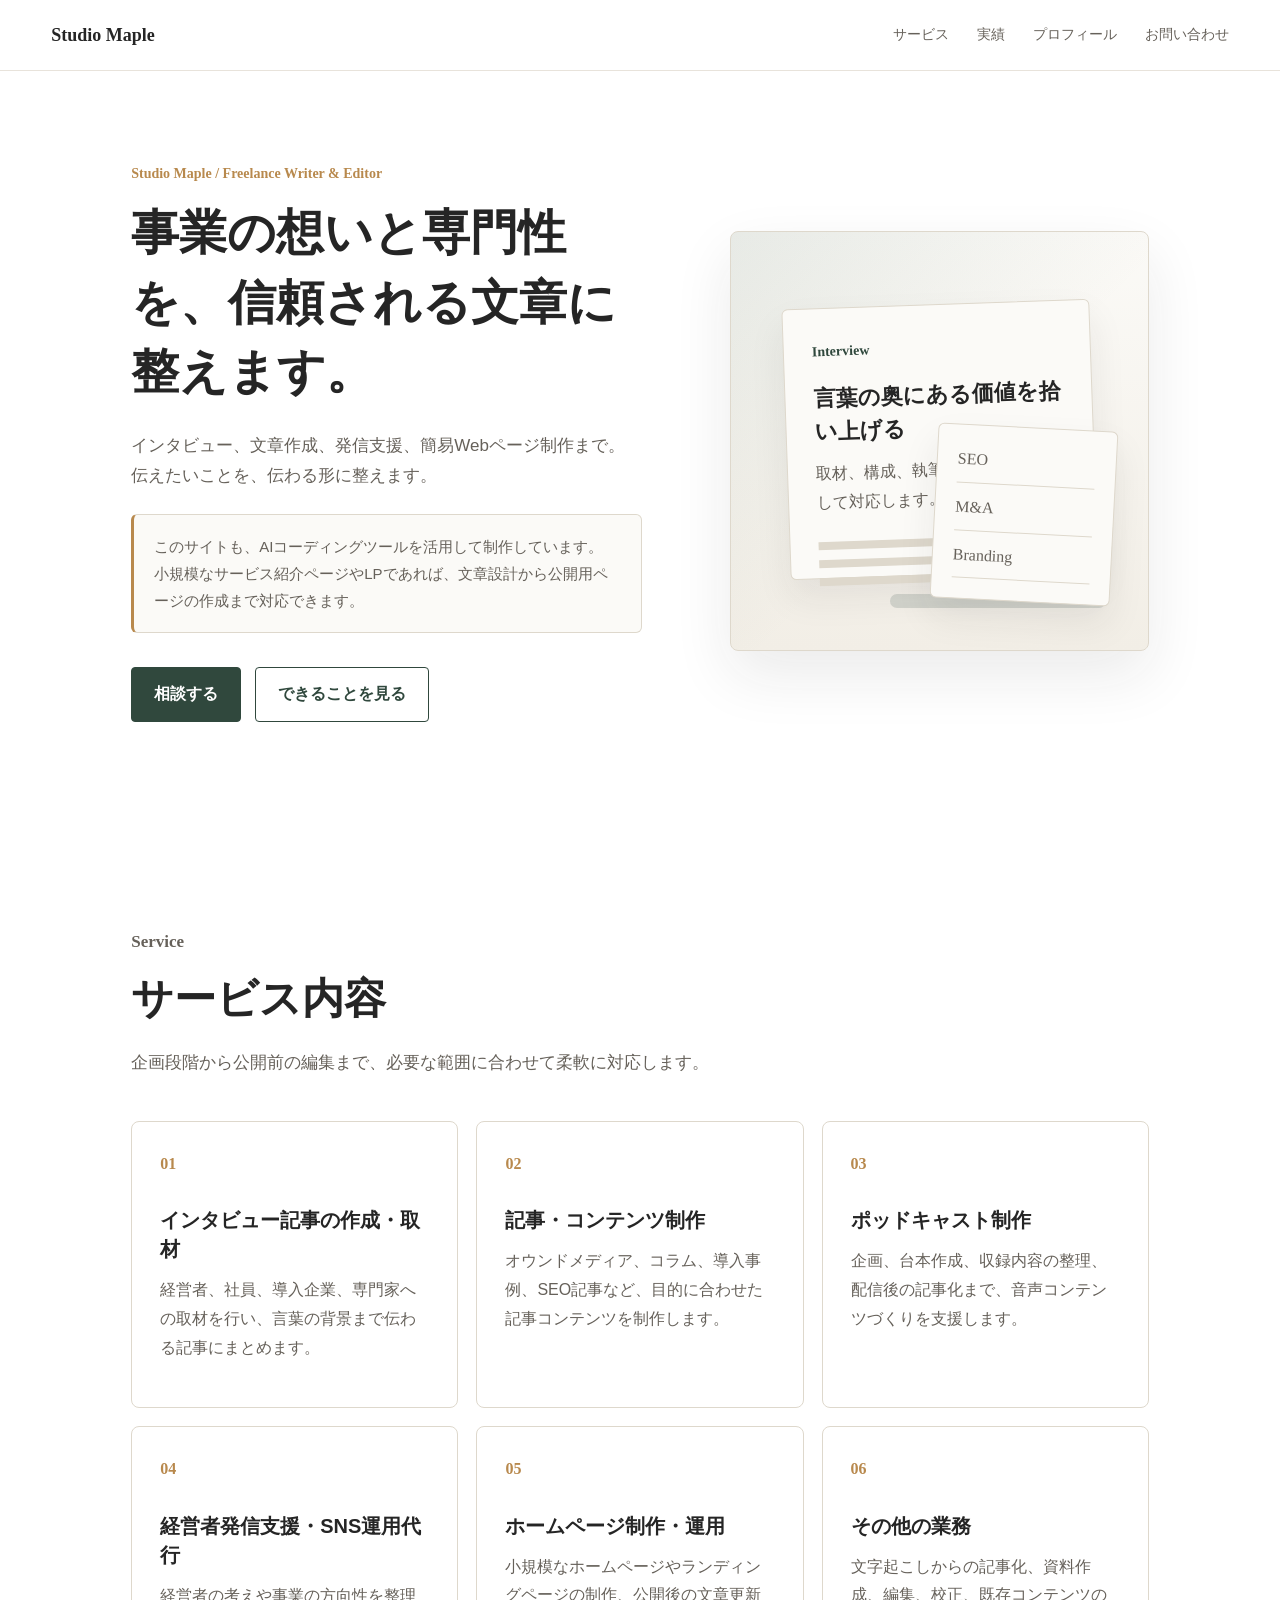
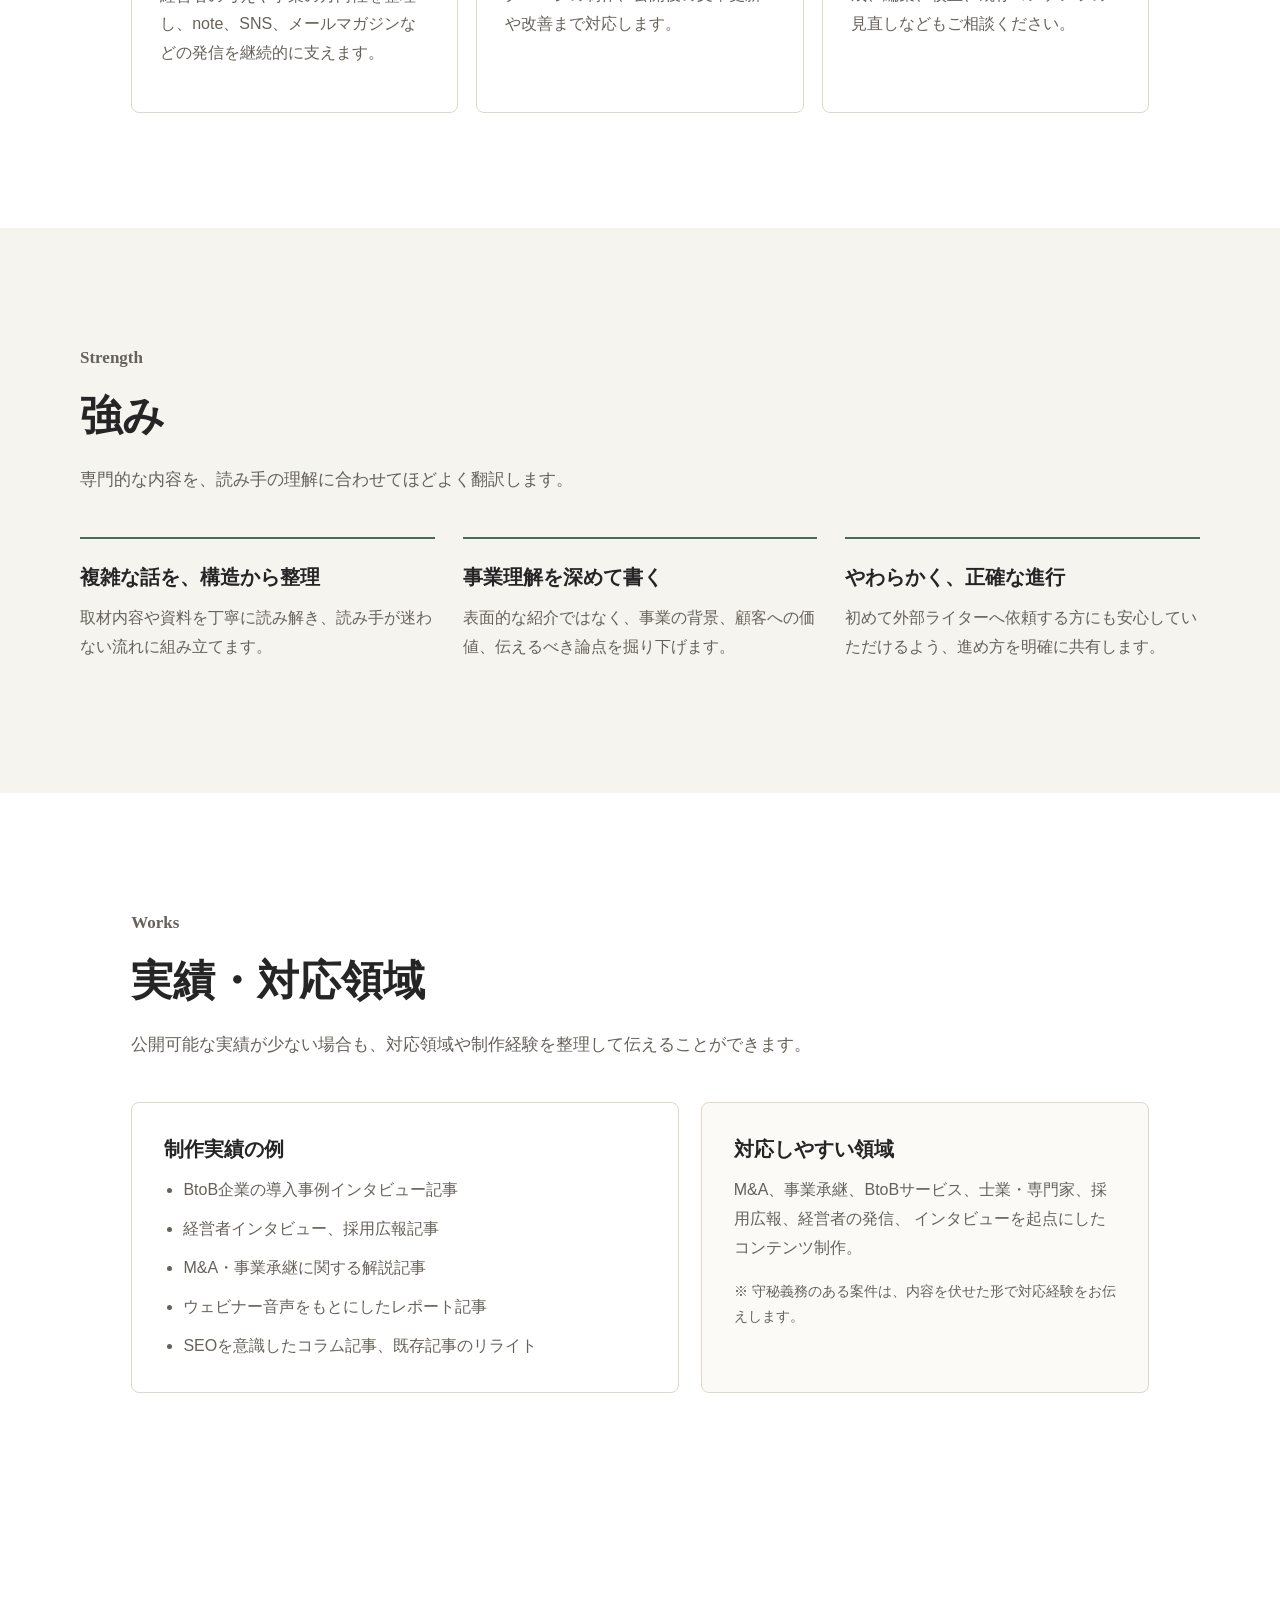
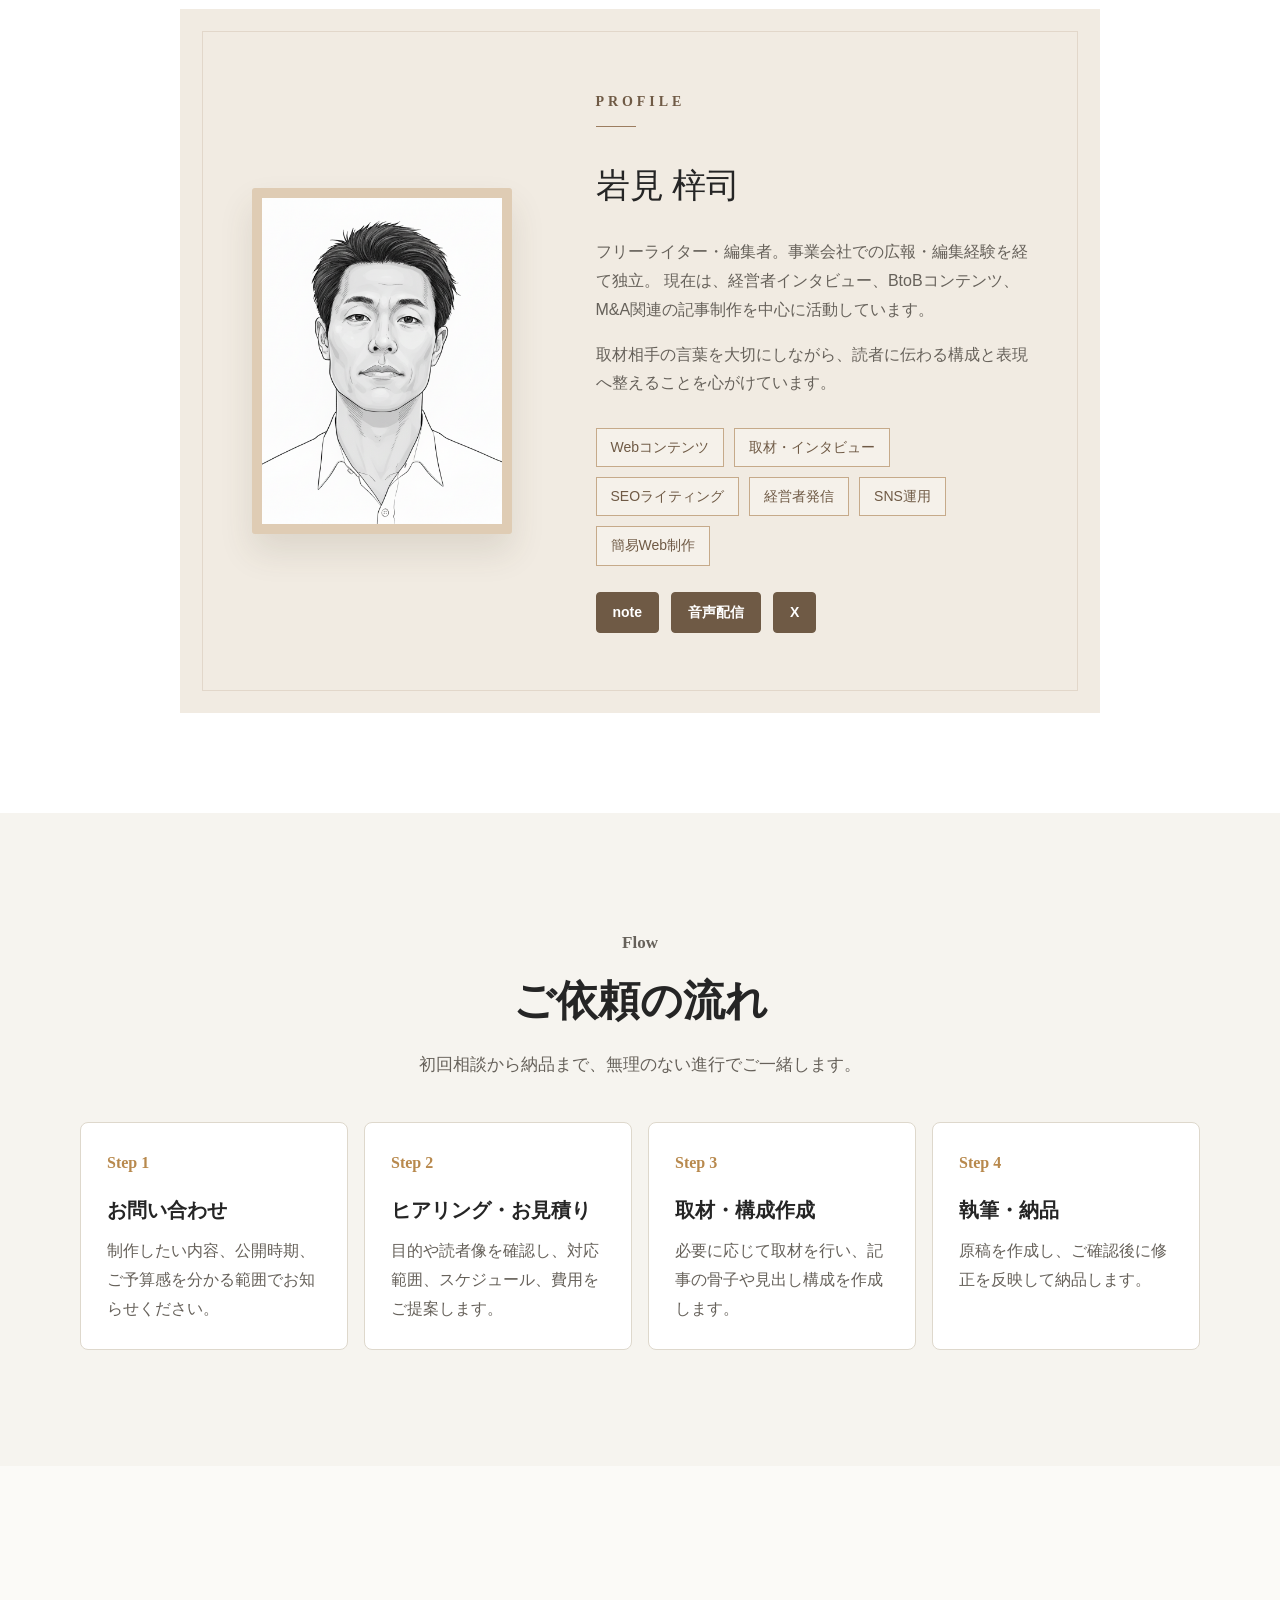
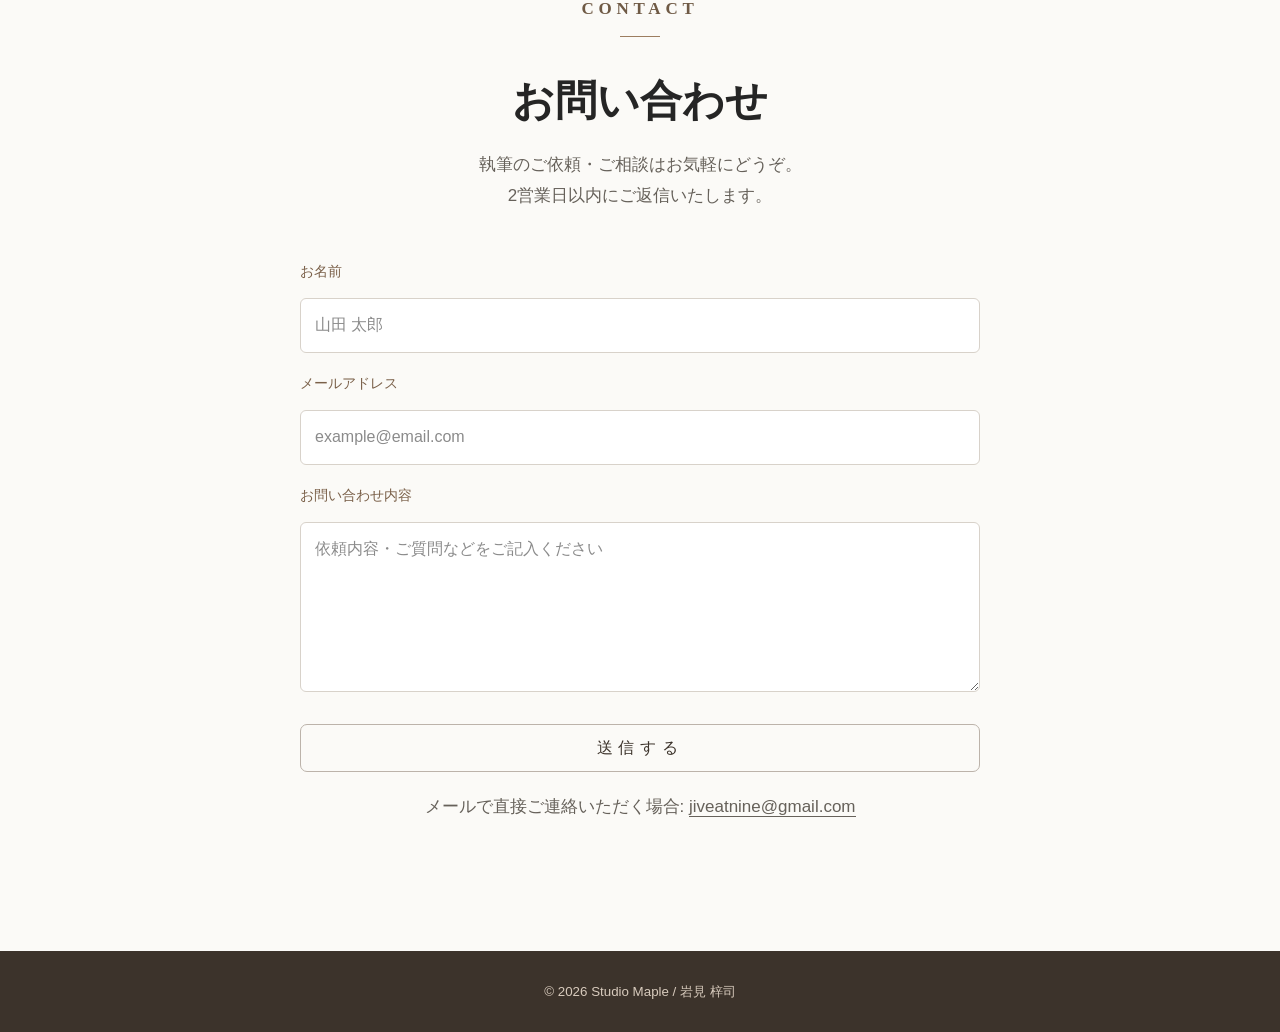
==== commit 10aa0138: "Add files via upload" ====
--- a/index.html
+++ b/index.html
@@ -4,8 +4,8 @@
   <meta charset="UTF-8">
   <meta name="viewport" content="width=device-width, initial-scale=1.0">
   <meta name="description" content="フリーライター・編集者として、インタビュー記事、経営者の発信支援、M&A関連コンテンツ、SEO記事制作を承ります。">
-  <title>フリーライター・編集者 | 文章で事業の価値を伝える</title>
-  <link rel="stylesheet" href="style.css">
+  <title>Studio Maple | フリーライター・編集者</title>
+  <link rel="stylesheet" href="style.css?v=20260509-2">
 </head>
 <body>
   <!--
@@ -15,7 +15,7 @@
   -->
 
   <header class="site-header">
-    <a class="site-logo" href="#top">Writer / Editor</a>
+    <a class="site-logo" href="#top">Studio Maple</a>
     <nav class="site-nav" aria-label="サイト内ナビゲーション">
       <a href="#service">サービス</a>
       <a href="#works">実績</a>
@@ -28,7 +28,7 @@
     <!-- 1. ファーストビュー: 名前・肩書き・得意領域を差し替えてください -->
     <section class="hero section">
       <div class="hero-text">
-        <p class="eyebrow">Freelance Writer &amp; Editor</p>
+        <p class="eyebrow">Studio Maple / Freelance Writer &amp; Editor</p>
         <h1>事業の想いと専門性を、信頼される文章に整えます。</h1>
         <p class="hero-lead">
           インタビュー、文章作成、発信支援、簡易Webページ制作まで。
@@ -192,7 +192,7 @@
     </section>
 
     <!-- 6. ご依頼の流れ: 実際の進行方法に合わせて変更してください -->
-    <section class="section muted-section">
+    <section class="section muted-section flow-section">
       <div class="section-heading">
         <p class="eyebrow">Flow</p>
         <h2>ご依頼の流れ</h2>
@@ -252,7 +252,7 @@
 
   <footer class="site-footer">
     <!-- 年号と名前を差し替えてください -->
-    <small>&copy; 2026 岩見 梓司</small>
+    <small>&copy; 2026 Studio Maple / 岩見 梓司</small>
   </footer>
 </body>
 </html>
--- a/style.css
+++ b/style.css
@@ -147,7 +147,23 @@
 
 .hero-lead {
   max-width: 680px;
+  margin-bottom: 22px;
+}
+
+.hero-note {
+  max-width: 680px;
   margin-bottom: 34px;
+  padding: 18px 20px;
+  background: #fbfaf7;
+  border: 1px solid var(--line);
+  border-left: 3px solid var(--gold);
+  border-radius: 6px;
+}
+
+.hero-note p {
+  margin-bottom: 0;
+  color: var(--muted);
+  font-size: 15px;
 }
 
 .hero-actions,
@@ -364,43 +380,143 @@
 }
 
 .profile-section {
+  max-width: none;
   padding-top: clamp(56px, 8vw, 100px);
-}
-
-.profile-card {
+  padding-bottom: clamp(56px, 8vw, 100px);
+}
+
+.profile-panel {
+  position: relative;
   display: grid;
-  grid-template-columns: 180px minmax(0, 1fr);
-  gap: 34px;
+  grid-template-columns: minmax(220px, 0.75fr) minmax(0, 1.25fr);
+  gap: clamp(44px, 8vw, 84px);
   align-items: center;
-  padding: clamp(28px, 5vw, 48px);
-  box-shadow: var(--shadow);
+  max-width: 920px;
+  margin: 0 auto;
+  padding: clamp(56px, 8vw, 80px) clamp(32px, 7vw, 72px);
+  background: #f1ebe2;
+}
+
+.profile-panel::before {
+  content: "";
+  position: absolute;
+  inset: 22px;
+  border: 1px solid rgba(156, 125, 96, 0.18);
+  pointer-events: none;
 }
 
 .profile-image {
-  display: grid;
-  place-items: center;
-  width: 180px;
-  aspect-ratio: 1;
-  color: #ffffff;
-  background: linear-gradient(135deg, var(--green-dark), var(--green));
-  border-radius: 8px;
-  font-family: Georgia, "Times New Roman", serif;
-  font-size: 42px;
-  font-weight: 700;
+  position: relative;
+  z-index: 1;
+  width: min(100%, 270px);
+  aspect-ratio: 3 / 4;
+  margin: 0 auto;
+  overflow: hidden;
+  background: #ffffff;
+  border: 10px solid #dfccb4;
+  border-radius: 3px;
+  box-shadow: 0 18px 34px rgba(78, 62, 45, 0.12);
+}
+
+.profile-image img {
+  width: 100%;
+  height: 100%;
+  display: block;
+  object-fit: cover;
+  object-position: center center;
+  border: 0;
+}
+
+.profile-text .eyebrow,
+.contact-inner .eyebrow {
+  color: #6f5a45;
+  letter-spacing: 0.28em;
+}
+
+.profile-line,
+.contact-line {
+  display: block;
+  width: 40px;
+  height: 1px;
+  margin: 12px 0 34px;
+  background: #9c7d60;
+}
+
+.profile-text h2 {
+  margin-bottom: 28px;
+  font-family: Georgia, "Times New Roman", "Yu Mincho", "Hiragino Mincho ProN", serif;
+  font-size: clamp(26px, 3vw, 34px);
+  font-weight: 500;
+}
+
+.profile-text {
+  position: relative;
+  z-index: 1;
 }
 
 .profile-text p:last-child {
   margin-bottom: 0;
+}
+
+.profile-tags {
+  display: flex;
+  flex-wrap: wrap;
+  gap: 10px;
+  margin-top: 30px;
+}
+
+.profile-tags span {
+  display: inline-flex;
+  align-items: center;
+  min-height: 34px;
+  padding: 6px 14px;
+  color: #6f5a45;
+  border: 1px solid #c6aa8a;
+  background: rgba(255, 255, 255, 0.28);
+  font-size: 14px;
+}
+
+.profile-links {
+  display: flex;
+  flex-wrap: wrap;
+  gap: 12px;
+  margin-top: 26px;
+}
+
+.profile-links a {
+  display: inline-flex;
+  align-items: center;
+  min-height: 38px;
+  padding: 7px 16px;
+  color: #ffffff;
+  background: #6f5a45;
+  border: 1px solid #6f5a45;
+  border-radius: 4px;
+  font-size: 14px;
+  font-weight: 700;
+  transition: background 0.2s ease, color 0.2s ease;
+}
+
+.profile-links a:hover {
+  color: #6f5a45;
+  background: #ffffff;
 }
 
 .flow-list {
   display: grid;
   grid-template-columns: repeat(4, minmax(0, 1fr));
   gap: 16px;
+  max-width: 1120px;
   padding: 0;
-  margin: 0;
+  margin: 0 auto;
   list-style: none;
   counter-reset: flow;
+}
+
+.flow-section .section-heading {
+  margin-left: auto;
+  margin-right: auto;
+  text-align: center;
 }
 
 .flow-list li {
@@ -423,36 +539,102 @@
   max-width: none;
   padding-top: clamp(76px, 10vw, 128px);
   padding-bottom: clamp(76px, 10vw, 128px);
-  background: var(--green-dark);
+  background: #fbfaf7;
 }
 
 .contact-inner {
-  max-width: 820px;
+  max-width: 680px;
   margin: 0 auto;
-  color: #ffffff;
+  color: var(--text);
   text-align: center;
 }
 
-.contact-inner .eyebrow,
+.contact-line {
+  margin-left: auto;
+  margin-right: auto;
+}
+
 .contact-inner > p,
 .contact-inner .small-note {
-  color: rgba(255, 255, 255, 0.78);
-}
-
-.contact-inner .button.secondary {
-  border-color: #ffffff;
-}
-
-.contact-actions {
-  justify-content: center;
-  margin: 32px 0 16px;
+  color: var(--muted);
+}
+
+.contact-form {
+  display: flex;
+  flex-direction: column;
+  gap: 14px;
+  margin-top: 44px;
+  text-align: left;
+}
+
+.contact-form label {
+  display: block;
+  margin-top: 4px;
+  color: #7a6049;
+  font-size: 14px;
+}
+
+.contact-form input,
+.contact-form textarea {
+  width: 100%;
+  padding: 12px 14px;
+  color: var(--text);
+  background: #ffffff;
+  border: 1px solid #d8d2ca;
+  border-radius: 6px;
+  font: inherit;
+}
+
+.contact-form input::placeholder,
+.contact-form textarea::placeholder {
+  color: #8b8b8b;
+}
+
+.contact-form input:focus,
+.contact-form textarea:focus {
+  border-color: #9c7d60;
+  outline: 2px solid rgba(156, 125, 96, 0.18);
+  outline-offset: 2px;
+}
+
+.contact-form textarea {
+  resize: vertical;
+}
+
+.form-button {
+  display: block;
+  width: 100%;
+  min-height: 48px;
+  margin-top: 18px;
+  color: #3c332b;
+  background: transparent;
+  border: 1px solid #bcb3aa;
+  border-radius: 7px;
+  font: inherit;
+  letter-spacing: 0.35em;
+  cursor: pointer;
+  transition: background 0.2s ease, border-color 0.2s ease;
+}
+
+.form-button:hover {
+  background: #f1ebe2;
+  border-color: #9c7d60;
+}
+
+.contact-inner .small-note {
+  margin-top: 20px;
+}
+
+.contact-inner .small-note a {
+  border-bottom: 1px solid currentColor;
 }
 
 .site-footer {
   padding: 26px 20px;
-  color: var(--muted);
+  color: #d8cbbd;
   text-align: center;
-  border-top: 1px solid var(--line);
+  background: #3c332b;
+  border-top: 0;
 }
 
 @media (max-width: 900px) {
@@ -484,8 +666,13 @@
     grid-template-columns: 1fr 1fr;
   }
 
-  .profile-card {
+  .profile-panel {
     grid-template-columns: 1fr;
+    max-width: 720px;
+  }
+
+  .profile-text {
+    text-align: left;
   }
 }
 
@@ -550,13 +737,20 @@
   }
 
   .works-box,
-  .profile-card,
+  .profile-panel,
   .flow-list li {
     padding: 24px;
   }
 
   .profile-image {
-    width: 132px;
-    font-size: 32px;
-  }
-}
+    width: min(100%, 210px);
+  }
+
+  .profile-line {
+    margin-bottom: 26px;
+  }
+
+  .form-button {
+    width: 100%;
+  }
+}
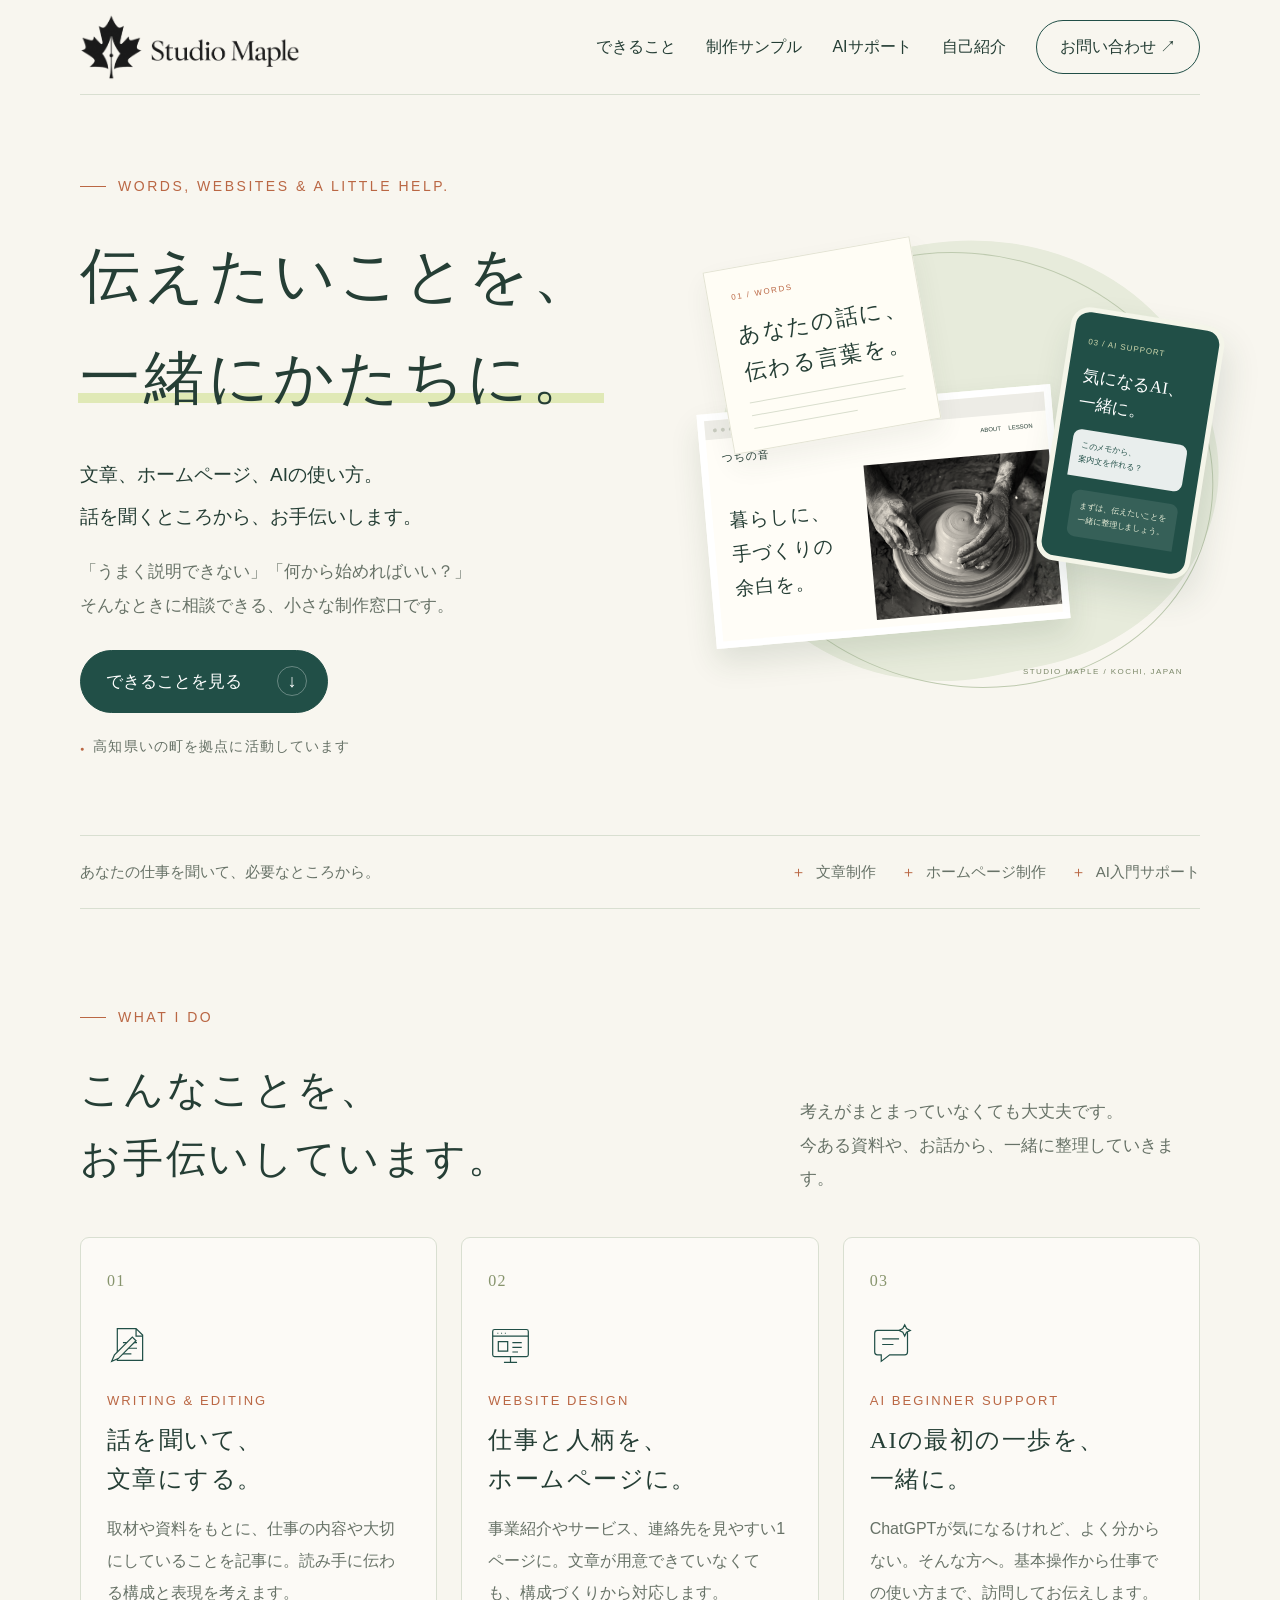
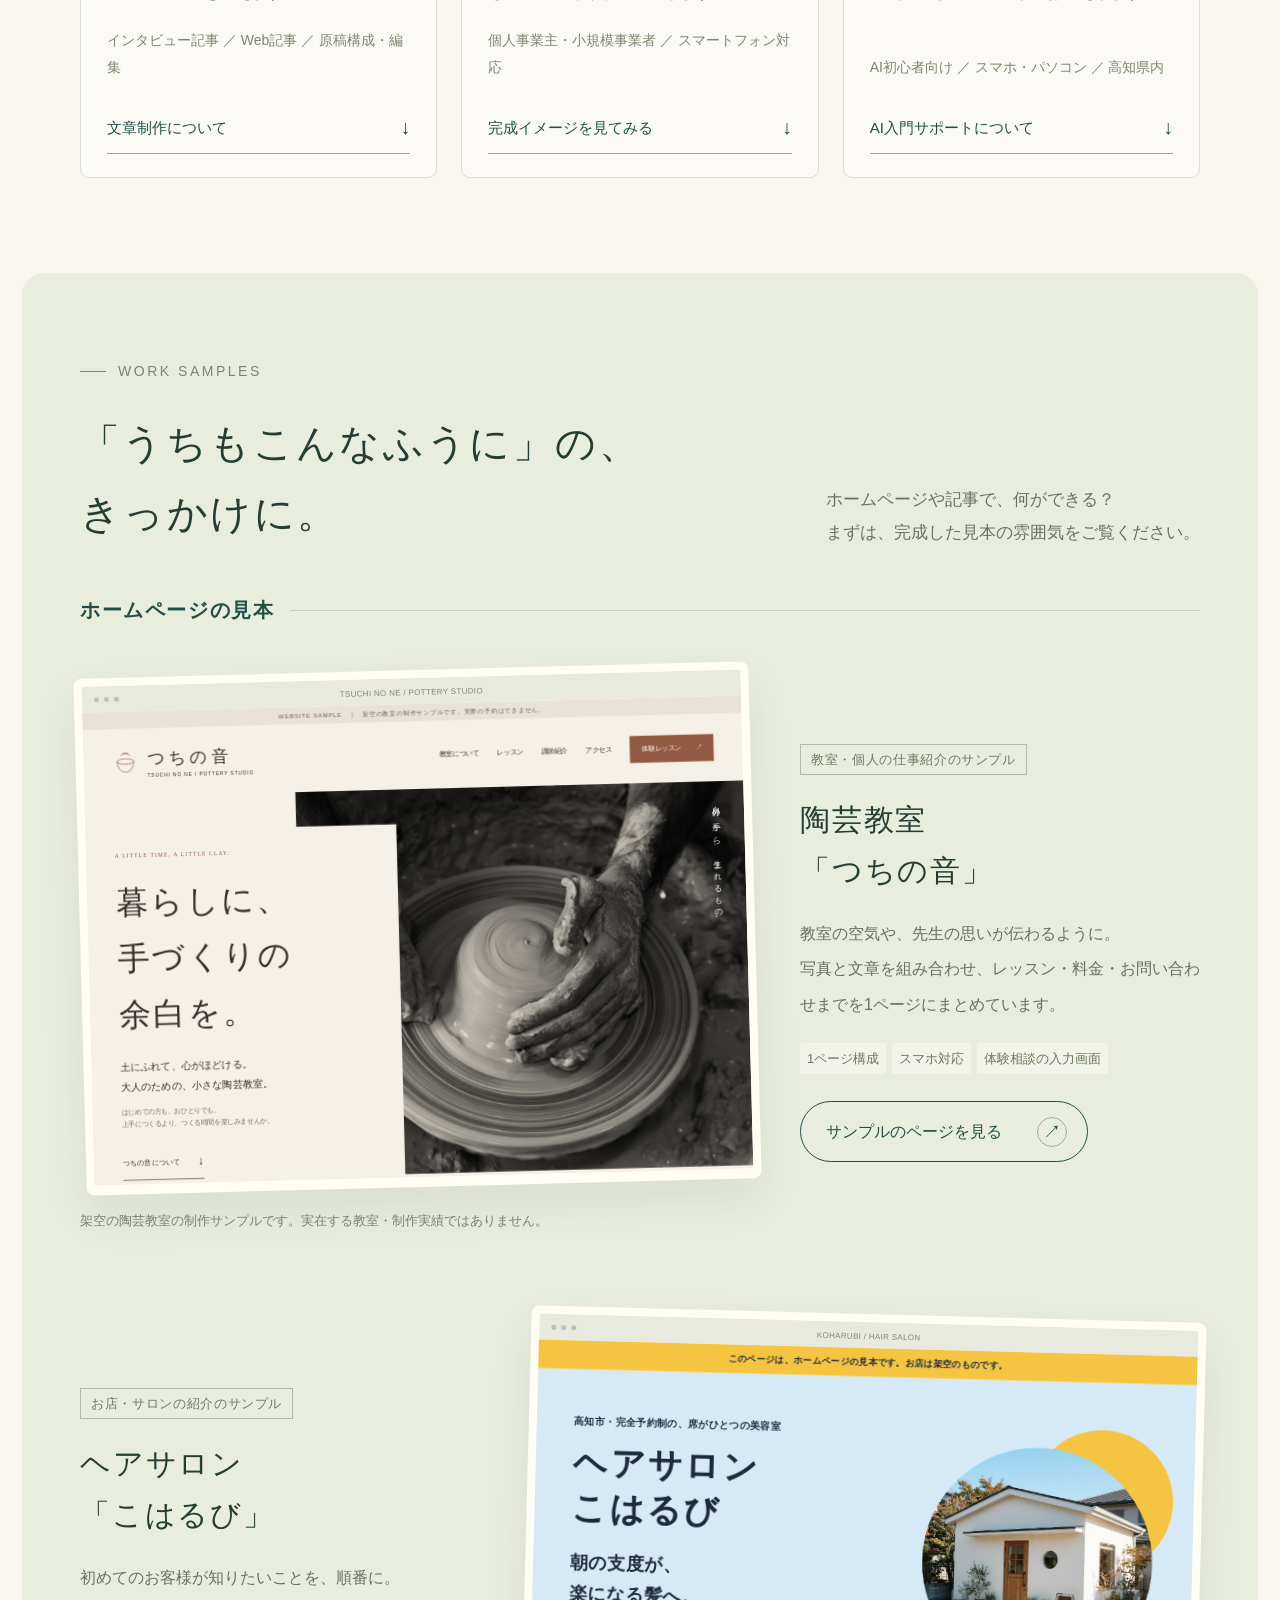
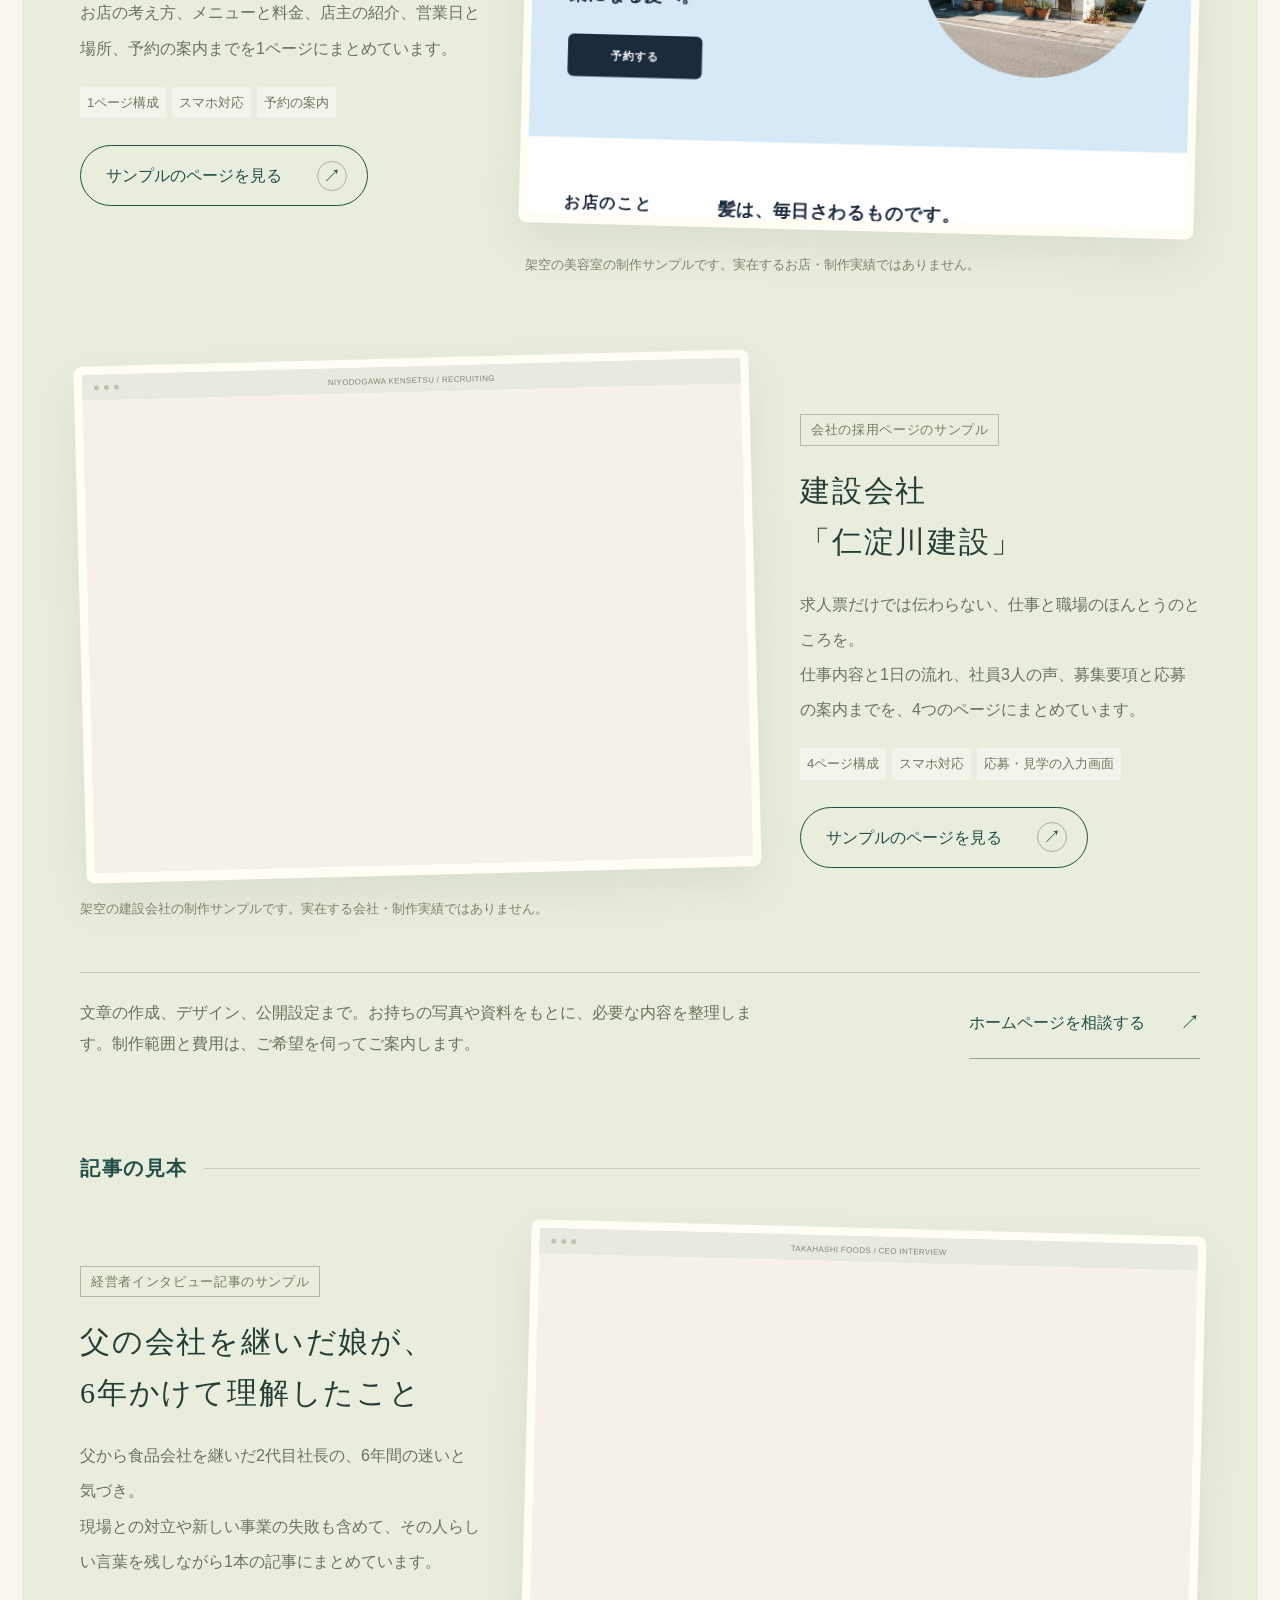
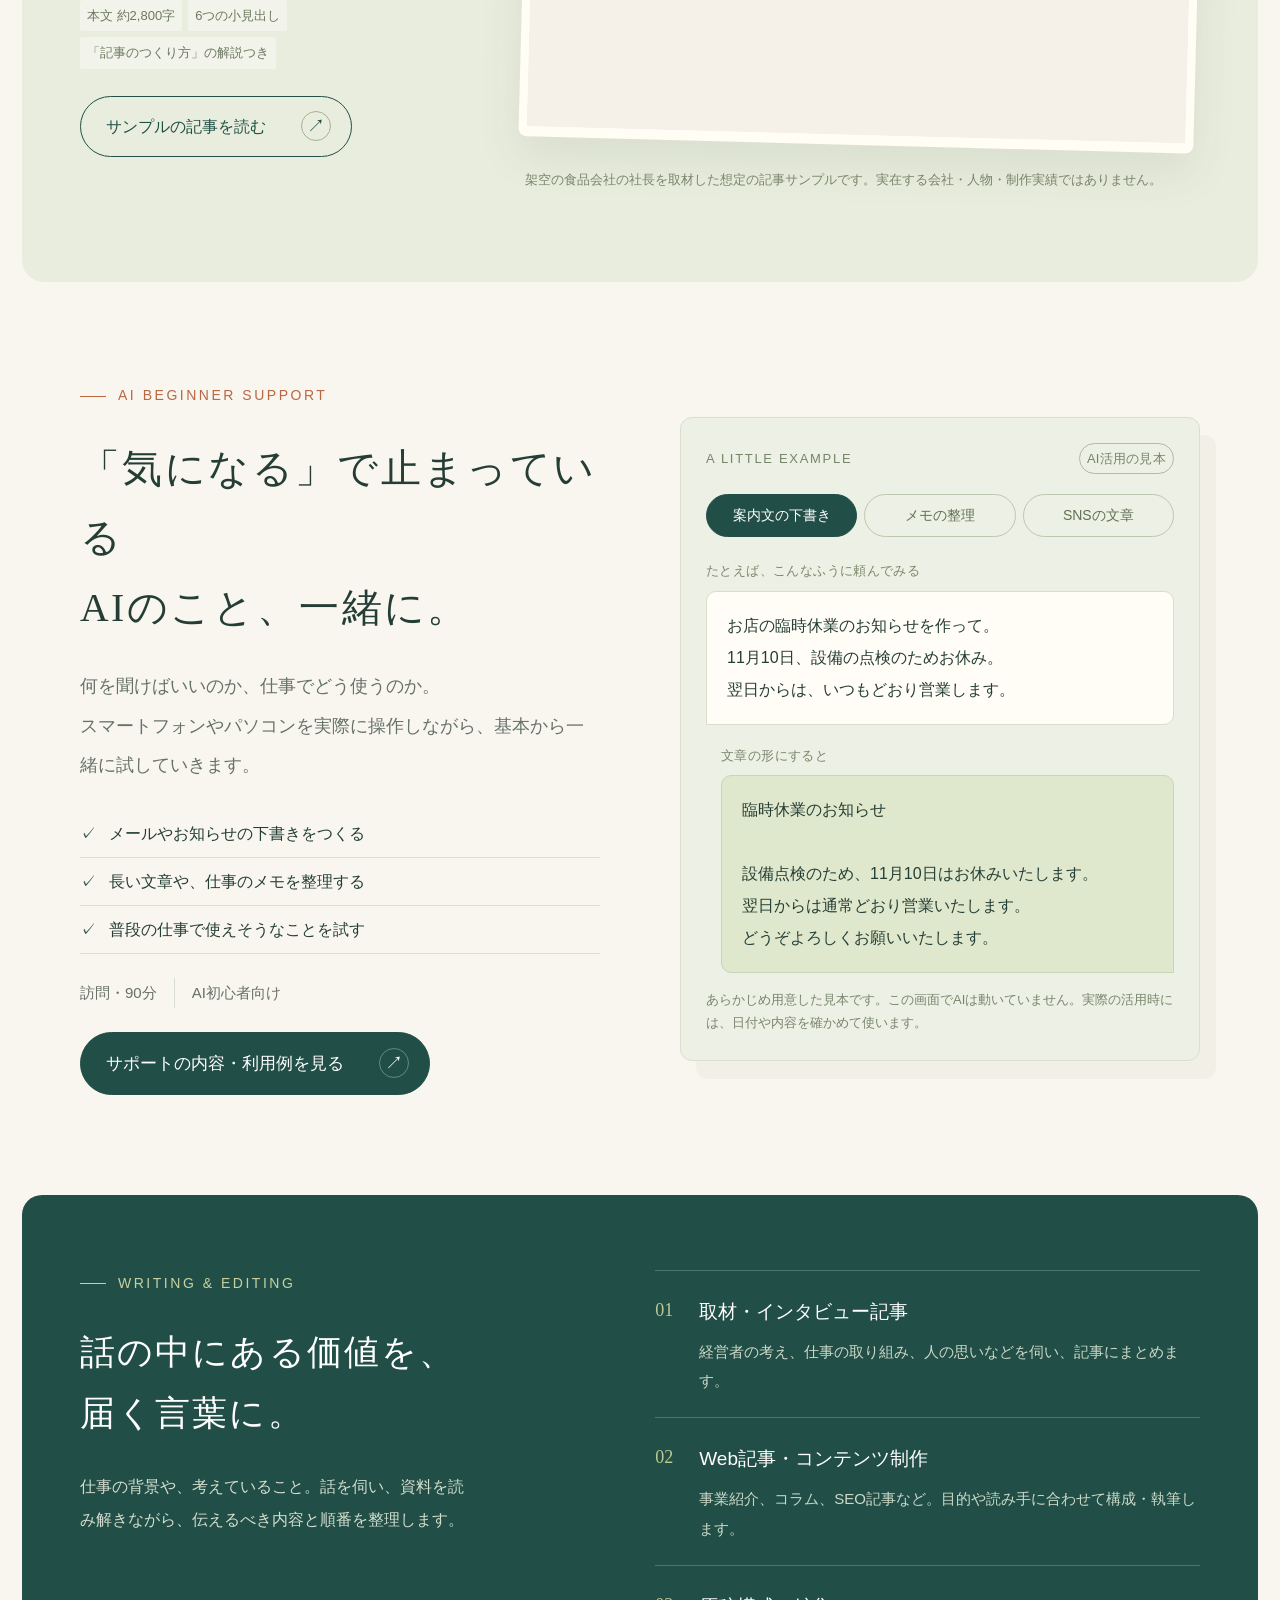
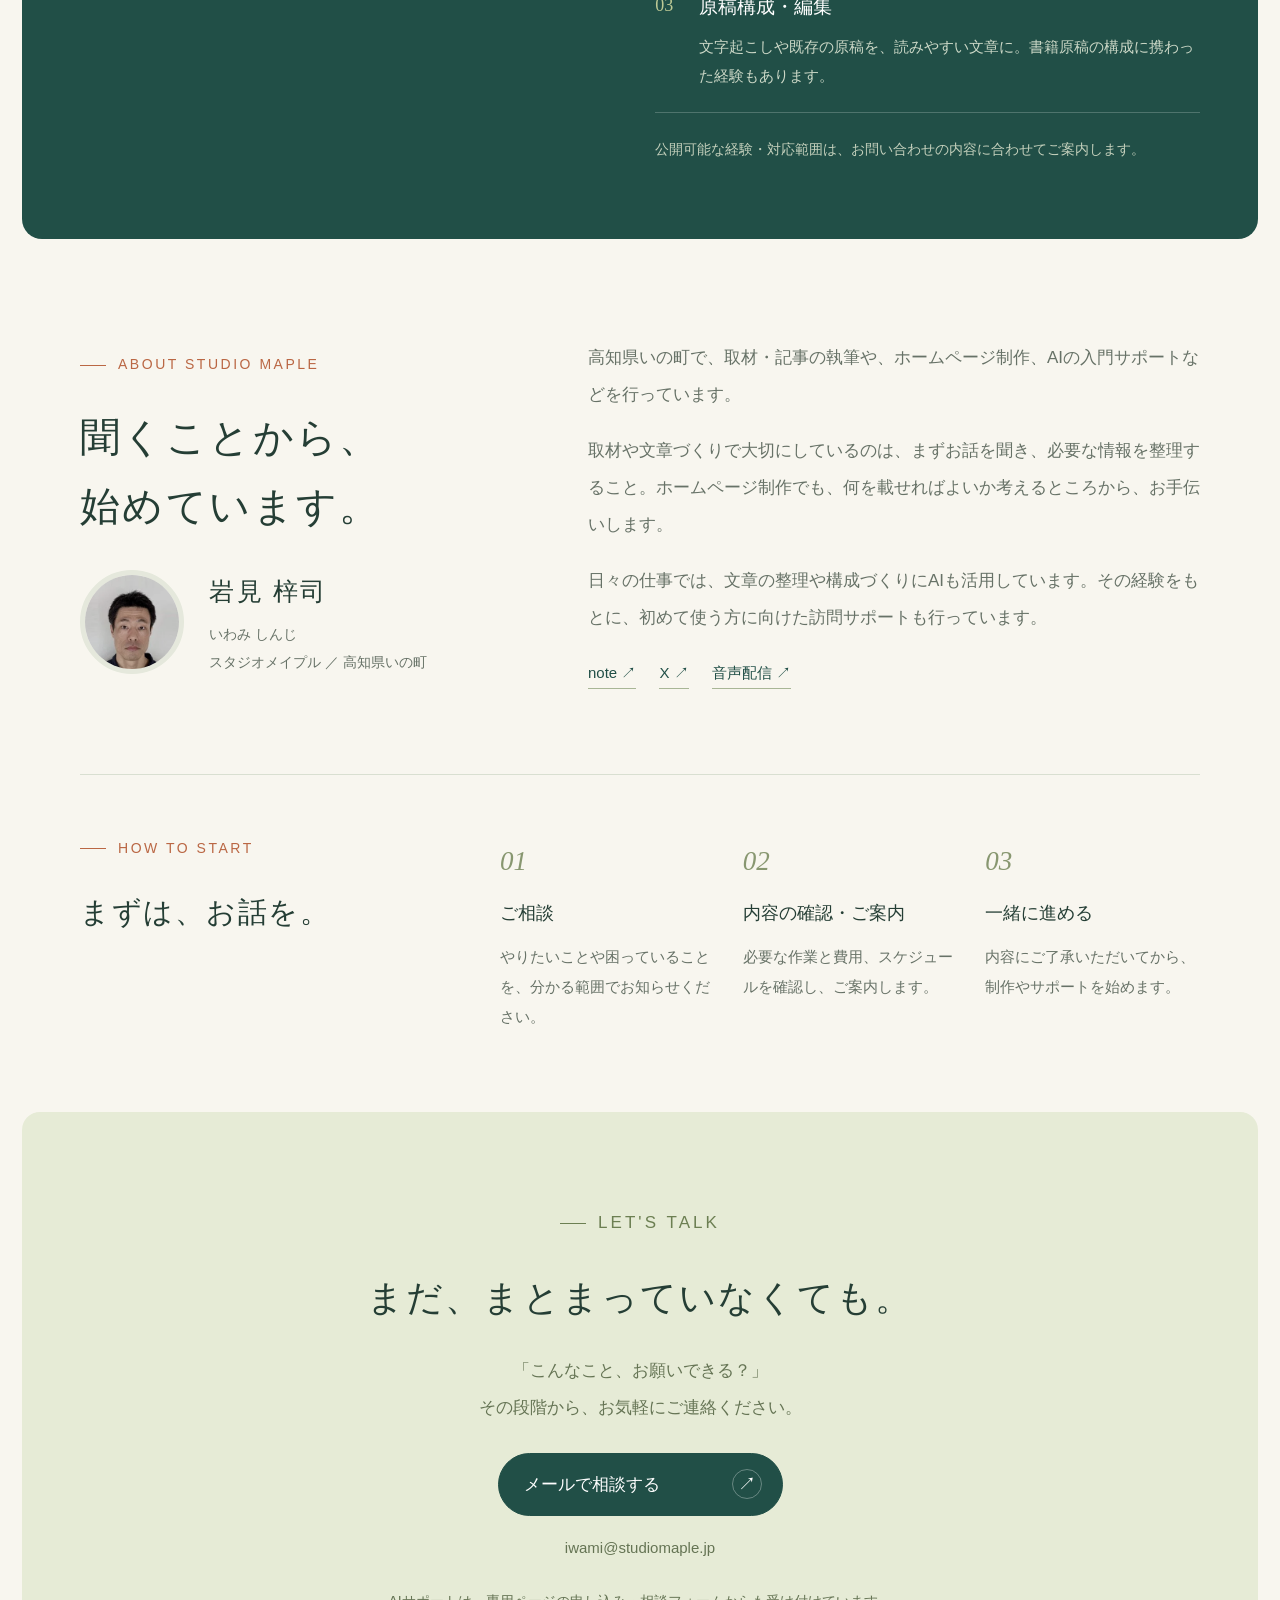
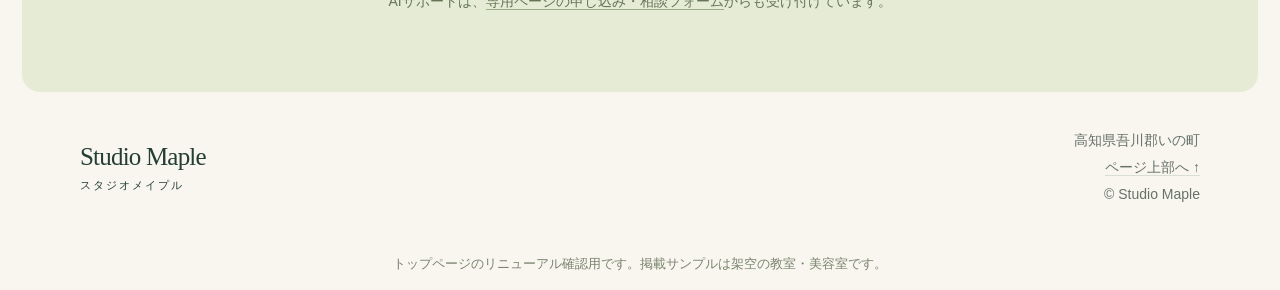
==== commit d08a7000: "Add files via upload" ====
--- a/index.html
+++ b/index.html
@@ -1,258 +1,30 @@
-<!DOCTYPE html>
-<html lang="ja">
-<head>
-  <meta charset="UTF-8">
-  <meta name="viewport" content="width=device-width, initial-scale=1.0">
-  <meta name="description" content="フリーライター・編集者として、インタビュー記事、経営者の発信支援、M&A関連コンテンツ、SEO記事制作を承ります。">
-  <title>Studio Maple | フリーライター・編集者</title>
-  <link rel="stylesheet" href="style.css?v=20260509-2">
-</head>
-<body>
-  <!--
-    編集メモ:
-    ・「岩見 梓司」「jiveatnine@gmail.com」などはご自身の情報に合わせて変更できます。
-    ・各セクションの見出しや本文は、仕事の内容に合わせて自由に変更できます。
-  -->
+<!doctype html><html lang="ja"><head><meta charset="utf-8"><meta name="viewport" content="width=device-width,initial-scale=1"><title>Studio Maple｜文章・ホームページ制作とAI入門サポート</title><meta name="description" content="高知県いの町のスタジオメイプル。取材・文章制作、1ページのホームページ制作、訪問でのAI入門サポートを行っています。話を聞くところから、お手伝いします。"><meta name="robots" content="noindex,nofollow"><link rel="icon" href="data:image/svg+xml,%3Csvg xmlns='http://www.w3.org/2000/svg' viewBox='0 0 48 48'%3E%3Crect width='48' height='48' rx='12' fill='%23214f47'/%3E%3Ctext x='9' y='34' font-family='Georgia' font-size='35' fill='%23f8f6ed'%3Em%3C/text%3E%3C/svg%3E"><style>
+:root{--paper:#f8f6ef;--ink:#253e35;--green:#214f47;--sub:#677267;--line:#d9dfd1;--orange:#ba6744;--lime:#e0e9b6;--serif:"Yu Mincho","Hiragino Mincho ProN",serif}*{box-sizing:border-box}html{scroll-behavior:smooth;scroll-padding-top:100px}body{margin:0;background:var(--paper);color:var(--ink);font:17px/1.95 -apple-system,BlinkMacSystemFont,"Hiragino Kaku Gothic ProN","Yu Gothic",sans-serif}h1,h2,h3,p,figure{margin:0}a{color:inherit;text-decoration:none}button{font:inherit;cursor:pointer}h1,h2,h3{font-weight:500}h1,h2{font-family:var(--serif)}img{max-width:100%;display:block}a:focus-visible,button:focus-visible{outline:3px solid var(--orange);outline-offset:5px}button,a{-webkit-tap-highlight-color:transparent}.wrap{width:min(1120px,calc(100% - 80px));margin:auto}.header-wrap{background:#f8f6eff2;position:sticky;top:0;z-index:20;backdrop-filter:blur(10px)}.header{height:95px;display:flex;align-items:center;justify-content:space-between;border-bottom:1px solid var(--line)}.brand{font-family:Georgia,serif;font-size:29px;letter-spacing:-.8px;line-height:1.2}.brand small{display:block;font-family:sans-serif;font-size:11px;letter-spacing:.18em;margin-top:7px}.nav{display:flex;gap:30px;align-items:center;font-size:16px}.nav .nav-contact{padding:10px 23px;border:1px solid var(--green);border-radius:40px}.nav a:hover{color:var(--orange)}.menu{display:none}.eyebrow{font-size:14px;letter-spacing:.18em;color:var(--orange);display:flex;align-items:center;gap:12px;margin-bottom:25px}.eyebrow:before{content:'';width:26px;height:1px;background:currentColor}.hero{padding:78px 0 75px;display:grid;grid-template-columns:1.13fr 1fr;gap:50px;align-items:center}.hero h1{font-size:clamp(40px,4.7vw,60px);line-height:1.7;letter-spacing:.065em;white-space:nowrap}.hero h1 span{position:relative}.hero h1 span:after{content:'';position:absolute;bottom:8px;height:10px;left:-2px;right:-8px;background:var(--lime);z-index:-1}.hero .lead{font-size:19px;line-height:2.2;margin-top:25px}.hero .desc{color:var(--sub);font-size:17px;margin-top:17px;line-height:2}.button{display:inline-flex;align-items:center;justify-content:space-between;gap:35px;background:var(--green);color:#fff;padding:14px 20px 14px 25px;border-radius:40px;border:1px solid var(--green);font-size:17px;transition:transform .2s,background .2s}.button:hover{background:#356b5e;transform:translateY(-2px)}.arrow{display:grid;place-items:center;width:30px;height:30px;border:1px solid #ffffff50;border-radius:50%;line-height:1;font-size:18px}.hero .button{margin-top:27px}.hero-location{margin-top:20px!important;color:var(--sub);font-size:14px;letter-spacing:.08em}.hero-location:before{content:'●';font-size:7px;color:var(--orange);margin-right:8px}.hero-art{height:445px;position:relative;isolation:isolate}.hero-art:before{content:'';position:absolute;inset:-4px -14px 12px 20px;background:#e7ebdb;border-radius:48% 52% 43% 47%;transform:rotate(-12deg);z-index:-1}.hero-art:after{content:'';position:absolute;inset:10px -15px 3px 22px;border:1px solid #becaaf;border-radius:50%;transform:rotate(14deg);z-index:-1}.art-note{position:absolute;top:9px;left:19px;width:210px;padding:21px 23px;background:#fffdf5;transform:rotate(-10deg);box-shadow:0 13px 27px #354d3612;border:1px solid #e3e3d4;z-index:2}.art-note .note-tag{font-size:8px;letter-spacing:.2em;color:var(--orange)}.art-note h3{font-family:var(--serif);font-size:24px;letter-spacing:.08em;line-height:1.7;margin-top:12px}.art-note i{display:block;width:96%;height:1px;background:#d9dece;margin-top:12px}.art-note i:last-child{width:65%}.art-web{position:absolute;left:8px;top:155px;width:355px;height:235px;background:#fffdf7;border:7px solid white;box-shadow:0 15px 30px #2b472b20;transform:rotate(-5deg)}.art-bar{height:19px;background:#edece6;display:flex;align-items:center;gap:4px;padding:5px 8px}.art-bar i{width:4px;height:4px;border-radius:50%;background:#c7cabe}.art-web-header{padding:9px 14px;font-family:var(--serif);font-size:11px;letter-spacing:.1em}.art-web-body{display:grid;grid-template-columns:1fr 1.2fr;height:155px;align-items:center}.art-web-body p{font-family:var(--serif);font-size:19px;letter-spacing:.06em;line-height:1.8;padding-left:17px}.art-web-body img{height:100%;width:100%;object-fit:cover;filter:sepia(.2)}.art-ai{position:absolute;right:-8px;top:71px;width:155px;min-height:240px;background:#214f47;color:#fff;border-radius:19px;transform:rotate(9deg);padding:22px 15px;box-shadow:7px 18px 35px #24463122;z-index:3;border:5px solid #f4f5e9}.art-ai-label{font-size:8px;letter-spacing:.12em;color:#ced7ad}.art-ai h3{font-family:var(--serif);font-size:19px;line-height:1.6;margin-top:12px}.chat-mini{font-size:8px;line-height:1.8;background:#ffffffe6;color:var(--green);border-radius:8px 8px 8px 0;padding:9px;margin-top:13px}.chat-mini.reply{background:#ffffff18;color:#eef2dc;border-radius:8px 8px 0 8px;margin-left:8px}.art-caption{position:absolute;bottom:10px;right:17px;font-size:8px;letter-spacing:.18em;color:#7b8869}.hero-bottom{border-block:1px solid var(--line);display:flex;justify-content:space-between;align-items:center;gap:20px;padding:21px 0;color:var(--sub);font-size:15px}.hero-bottom .pillars{display:flex;gap:25px}.pillars span:before{content:'＋';color:var(--orange);margin-right:10px}.section{padding:95px 0}h2{font-size:clamp(29px,3.1vw,40px);line-height:1.75;letter-spacing:.06em}.section-head{display:flex;justify-content:space-between;align-items:end;gap:50px;margin-bottom:42px}.section-head>p{font-size:17px;color:var(--sub);max-width:400px}.services{display:grid;grid-template-columns:repeat(3,1fr);gap:24px}.service-card{background:#ffffff70;border:1px solid var(--line);border-radius:9px;padding:27px 26px 23px;display:flex;flex-direction:column;position:relative;overflow:hidden}.service-no{font-family:Georgia,serif;font-size:16px;color:#87946d;letter-spacing:.08em}.service-icon{width:45px;height:45px;margin:26px 0 21px;stroke:var(--green);stroke-width:1.3;fill:none}.service-card .en{font-size:13px;letter-spacing:.16em;color:var(--orange);margin-bottom:8px}.service-card h3{font-family:var(--serif);font-size:24px;line-height:1.6;letter-spacing:.06em}.service-card .text{font-size:16px;color:var(--sub);margin-top:15px;flex:1;line-height:2}.service-card .examples{font-size:14px;color:#7d866f;margin-top:18px}.text-link{display:inline-flex;align-items:center;justify-content:space-between;gap:35px;padding:11px 0;border-bottom:1px solid #9ba98c;font-size:16px;color:var(--green)}.text-link span{font-size:20px;line-height:1}.service-card .text-link{margin-top:20px;width:100%;font-size:15px}.sample-section{background:#e9edde;padding:85px 0 90px;border-radius:22px;margin:0 22px}.sample-section .eyebrow{color:#7c8867}.work-card{display:grid;grid-template-columns:1.35fr .8fr;gap:45px;align-items:center}.browser-preview{border:8px solid #fffdf4;border-bottom-width:10px;border-radius:8px;background:#fffdf4;box-shadow:0 20px 45px #2a432516;overflow:hidden;transform:rotate(-1.5deg)}.browser-top{display:flex;align-items:center;gap:5px;height:26px;background:#e8e9df;padding:7px 12px;border-radius:3px 3px 0 0}.browser-top i{width:5px;height:5px;background:#bdc5b1;border-radius:50%}.browser-top span{font-size:8px;color:#7f8875;margin:auto;padding-right:30px;letter-spacing:.04em}.frame-stage{position:relative;overflow:hidden;aspect-ratio:1100/790}.frame-stage iframe{border:0;display:block;width:1100px;height:790px;transform-origin:top left;pointer-events:none;background:#f5f1e8}.frame-stage>a{position:absolute;inset:0;z-index:2}.work-content .tag{display:inline-block;font-size:13px;border:1px solid #b1bca2;padding:2px 10px;color:#6e7c5c;letter-spacing:.05em;margin-bottom:19px}.work-content h3{font-family:var(--serif);font-size:30px;line-height:1.7;letter-spacing:.06em}.work-content .summary{font-size:16px;color:#66735e;line-height:2.2;margin-top:20px}.work-spec{display:flex;gap:6px;flex-wrap:wrap;margin-top:21px}.work-spec span{background:#ffffff65;border-radius:3px;padding:3px 7px;font-size:13px;color:#6c785f}.work-content .button{margin-top:27px;background:transparent;color:var(--green);font-size:16px}.work-content .button .arrow{border-color:#a4b294}.work-content .button:hover{background:#dbe3cc}.sample-caption{font-size:13px;color:#7c866d;margin-top:22px;line-height:1.9}.sample-bottom{border-top:1px solid #c9d1bd;margin-top:50px;padding-top:24px;display:flex;justify-content:space-between;gap:30px;color:#65735b;font-size:16px}.sample-bottom p{max-width:680px}.sample-bottom .text-link{padding-top:0;white-space:nowrap}.ai-section{padding:100px 0}.ai-layout{display:grid;grid-template-columns:1fr 1fr;gap:80px;align-items:center}.ai-copy .intro{font-size:18px;line-height:2.2;margin-top:24px;color:var(--sub)}.ai-list{list-style:none;padding:0;margin:24px 0}.ai-list li{font-size:16px;padding:8px 0;border-bottom:1px solid var(--line)}.ai-list li:before{content:'✓';color:var(--green);margin-right:13px}.ai-facts{display:flex;gap:17px;flex-wrap:wrap;font-size:15px;color:var(--sub);margin-top:22px}.ai-facts span+span{border-left:1px solid var(--line);padding-left:17px}.ai-copy .button{margin-top:24px}.ai-copy .travel{font-size:14px;color:var(--sub);margin-top:13px}.demo{background:#edf0e4;border:1px solid #d9dfcc;border-radius:12px;padding:25px;box-shadow:16px 18px 0 #e9e9da70}.demo-label{display:flex;justify-content:space-between;gap:10px;align-items:center;color:#768567;font-size:13px;letter-spacing:.13em;margin-bottom:20px}.demo-label .badge{border:1px solid #aebc9f;padding:2px 7px;border-radius:20px;letter-spacing:.02em;font-size:13px}.demo-tabs{display:flex;gap:7px;margin-bottom:21px}.demo-tabs button{border:1px solid #bdc8b0;background:transparent;color:#5f7151;border-radius:30px;padding:7px 12px;font-size:14px;flex:1}.demo-tabs button[aria-selected=true]{background:var(--green);color:#fff;border-color:var(--green)}.demo-item .label{font-size:13px;color:#7b876b;margin-bottom:7px;letter-spacing:.03em}.bubble{font-size:16px;line-height:2;background:#fffdf6;padding:18px 20px;border:1px solid #d9ddc9;border-radius:10px 10px 10px 0;white-space:pre-line}.demo-item.output{margin-top:18px;margin-left:15px}.demo-item.output .bubble{background:#dfe7cc;border-color:#cad5b8;border-radius:10px 10px 0 10px}.demo-note{font-size:13px;color:#79866d;margin-top:15px;line-height:1.8}.writing-section{background:var(--green);color:#fff;padding:75px 0;border-radius:20px;margin:0 22px}.writing-layout{display:grid;grid-template-columns:1fr 1.1fr;gap:80px}.writing-section .eyebrow{color:#c8d19e}.writing-section h2{font-size:35px}.writing-section .writing-intro{color:#d3ddce;font-size:16px;margin-top:25px;max-width:390px;line-height:2.1}.writing-menu{border-top:1px solid #ffffff35}.writing-menu article{padding:22px 0;border-bottom:1px solid #ffffff35;display:grid;grid-template-columns:30px 1fr;gap:14px}.writing-menu .n{font-family:Georgia,serif;color:#bdc995;font-size:18px}.writing-menu h3{font-size:19px;font-weight:500}.writing-menu p{font-size:15px;color:#ccd8c7;margin-top:7px}.writing-note{font-size:14px;color:#c4d0bc;margin-top:23px}.profile-section{padding:100px 0 85px}.profile{display:grid;grid-template-columns:.8fr 1.2fr;gap:100px;align-items:center}.profile-head{display:flex;gap:25px;align-items:center;margin-top:25px}.profile-head img{width:104px;height:104px;object-fit:cover;filter:saturate(.7);border-radius:50%;border:5px solid #e4e9d7}.profile-head h3{font-family:var(--serif);font-size:25px;letter-spacing:.1em}.profile-head small{font-size:14px;color:var(--sub);display:block;margin-top:5px}.profile-copy p{font-size:17px;line-height:2.2;color:var(--sub)}.profile-copy p+p{margin-top:18px}.profile-links{display:flex;gap:23px;margin-top:22px;font-size:15px}.profile-links a{border-bottom:1px solid #a8b696;color:var(--green)}.flow-section{border-top:1px solid var(--line);padding:60px 0 80px}.flow-grid{display:grid;grid-template-columns:.75fr 1.5fr;gap:70px}.flow-section h2{font-size:29px}.flow{display:grid;grid-template-columns:repeat(3,1fr);gap:28px}.step .num{font-family:Georgia,serif;font-size:27px;font-style:italic;color:#889770}.step h3{font-size:18px;margin-top:9px}.step p{color:var(--sub);font-size:15px;margin-top:11px;line-height:2}.contact-section{background:#e6ebd6;text-align:center;padding:70px 20px 75px;margin:0 22px;border-radius:18px;position:relative;overflow:hidden}.contact-section .eyebrow{justify-content:center;color:#6c7f52}.contact-section h2{font-size:36px}.contact-section>p{color:#657454;font-size:17px;margin-top:22px;line-height:2.2}.contact-section .button{margin-top:26px;min-width:285px}.contact-section .mail{font-size:15px;margin-top:15px}.contact-section .ai-direct{font-size:14px;margin-top:22px}.ai-direct a{border-bottom:1px solid #9bab83}.footer{padding:35px 0;display:flex;justify-content:space-between;gap:30px;align-items:center}.footer .brand{font-size:25px}.footer-info{font-size:14px;color:var(--sub);text-align:right}.footer-info a{border-bottom:1px solid var(--line)}.skip{position:absolute;left:0;top:-100px;background:white;padding:10px;z-index:30}.skip:focus{top:0}.preview-notice{font-size:13px;text-align:center;color:#79836d;padding:8px 20px 13px}.screenreader{position:absolute;width:1px;height:1px;padding:0;overflow:hidden;clip:rect(0,0,0,0);white-space:nowrap;border:0}@media(max-width:1000px){.wrap{width:calc(100% - 60px)}.hero{gap:30px}.hero h1{font-size:4.7vw}.hero-art{transform:scale(.87);transform-origin:center right;margin-left:-30px}.hero .lead{font-size:18px}.nav{gap:20px}.service-card{padding:25px 22px}.service-card h3{font-size:22px}.work-card{gap:35px;grid-template-columns:1.1fr .8fr}.ai-layout{gap:50px}.demo{padding:22px}.profile,.writing-layout{gap:60px}.flow-grid{gap:40px}.ai-facts{gap:12px}.ai-facts span+span{padding-left:12px}}@media(max-width:700px){html{scroll-padding-top:85px}.wrap{width:calc(100% - 40px)}.header{height:80px}.brand{font-size:25px}.brand small{font-size:11px}.menu{display:block;border:1px solid #bbc7ac;border-radius:30px;background:transparent;color:var(--green);font-size:15px;padding:7px 14px}.nav{display:none;position:absolute;top:80px;left:0;right:0;background:var(--paper);border-bottom:1px solid var(--line);padding:18px 24px;box-shadow:0 15px 15px #214f470a;gap:14px;flex-wrap:wrap;font-size:16px}.nav.open{display:flex}.nav .nav-contact{padding:6px 16px}.hero{grid-template-columns:1fr;padding:44px 0 45px;gap:20px}.hero .eyebrow{font-size:13px;margin-bottom:22px}.hero h1{font-size:clamp(31px,8vw,49px);line-height:1.7;letter-spacing:.04em}.hero .lead{font-size:18px;margin-top:22px}.hero .desc{font-size:16px;line-height:2;margin-top:17px}.hero .button{margin-top:23px;font-size:16px;padding:12px 18px 12px 23px}.hero-location{font-size:13px}.hero-art{height:370px;width:min(400px,100%);margin:15px auto 0;transform:none}.hero-art:before{inset:0 -2px 15px 5px}.hero-art:after{inset:15px -3px 10px 4px}.art-note{top:12px;left:12px;width:175px;padding:18px 19px}.art-note h3{font-size:21px;line-height:1.6}.art-note i{margin-top:9px}.art-note .note-tag{font-size:7px}.art-web{width:285px;height:190px;left:4px;top:145px;border-width:6px}.art-bar{height:15px}.art-web-header{padding:6px 11px;font-size:10px}.art-web-body{height:127px}.art-web-body p{font-size:16px;padding-left:12px}.art-ai{width:132px;min-height:213px;right:4px;top:54px;padding:18px 12px;border-width:4px;border-radius:16px}.art-ai h3{font-size:17px;margin-top:10px}.chat-mini{font-size:7px;padding:8px;margin-top:11px}.art-ai-label{font-size:7px}.art-caption{font-size:7px;bottom:0;right:10px}.hero-bottom{display:block;padding:19px 0;font-size:14px}.hero-bottom .pillars{gap:15px;margin-top:8px;font-size:13px}.pillars span:before{margin-right:5px}.section{padding:65px 0}h2{font-size:29px}.eyebrow{font-size:13px;margin-bottom:20px}.section-head{display:block;margin-bottom:30px}.section-head>p{font-size:16px;margin-top:18px}.services{grid-template-columns:1fr;gap:17px}.service-card{padding:24px;display:grid;grid-template-columns:45px 1fr;column-gap:18px}.service-no{grid-column:1;grid-row:1;font-size:14px}.service-icon{grid-column:1;grid-row:2/5;width:36px;height:36px;margin:17px 0 0}.service-card .en{grid-column:2;margin:0 0 6px;font-size:13px}.service-card h3{grid-column:2;font-size:23px}.service-card .text{grid-column:2;font-size:16px;margin-top:12px}.service-card .examples{grid-column:2;margin-top:12px;font-size:13px}.service-card .text-link{grid-column:2;margin-top:13px}.sample-section{padding:60px 0;border-radius:14px;margin:0 10px}.sample-section .wrap{width:calc(100% - 40px)}.work-card{grid-template-columns:1fr;gap:35px}.browser-preview{border-width:6px;transform:rotate(-1deg)}.browser-top{height:22px}.browser-top span{font-size:6px}.work-content .tag{font-size:13px;margin-bottom:13px}.work-content h3{font-size:28px}.work-content .summary{margin-top:16px;font-size:16px}.work-spec{margin-top:17px}.work-content .button{margin-top:22px}.sample-caption{font-size:13px;margin-top:17px}.sample-bottom{margin-top:33px;padding-top:24px;display:block;font-size:15px}.sample-bottom .text-link{margin-top:15px}.ai-section{padding:65px 0}.ai-layout{grid-template-columns:1fr;gap:35px}.ai-copy .intro{font-size:17px;margin-top:20px}.ai-list{margin:20px 0}.ai-list li{font-size:15px}.ai-facts{font-size:14px}.ai-copy .travel{font-size:13px}.demo{padding:21px;box-shadow:8px 10px 0 #e9e9da70}.demo-tabs{gap:5px}.demo-tabs button{font-size:13px;padding:7px 6px}.bubble{font-size:16px;padding:15px 17px}.demo-item.output{margin-left:8px}.writing-section{padding:60px 0;margin:0 10px;border-radius:14px}.writing-layout{grid-template-columns:1fr;gap:30px}.writing-section h2{font-size:29px}.writing-section .writing-intro{font-size:16px;margin-top:20px}.writing-menu article{padding:20px 0}.writing-menu h3{font-size:18px}.writing-menu p{font-size:15px}.writing-note{font-size:13px}.profile-section{padding:65px 0 55px}.profile{grid-template-columns:1fr;gap:30px}.profile-head{margin-top:22px;gap:22px}.profile-head img{width:92px;height:92px}.profile-head h3{font-size:24px}.profile-copy p{font-size:16px}.profile-links{font-size:14px;gap:20px}.flow-section{padding:45px 0 55px}.flow-grid{grid-template-columns:1fr;gap:28px}.flow-section h2{font-size:28px}.flow{grid-template-columns:1fr;gap:21px}.step{display:grid;grid-template-columns:36px 1fr;gap:0 14px;border-top:1px solid var(--line);padding-top:17px}.step .num{grid-row:1/3;font-size:25px}.step h3{margin-top:1px}.step p{margin-top:7px}.contact-section{margin:0 10px;border-radius:14px;padding:55px 20px 60px}.contact-section h2{font-size:28px}.contact-section>p{font-size:16px;margin-top:18px}.contact-section .button{min-width:260px;font-size:16px}.contact-section .mail{font-size:14px}.contact-section .ai-direct{font-size:13px}.footer{padding:29px 0;align-items:start;gap:20px}.footer .brand{font-size:22px}.footer-info{font-size:13px}.preview-notice{font-size:13px}}@media(prefers-reduced-motion:reduce){html{scroll-behavior:auto}*{transition:none!important}}
+.work-card>div{min-width:0}.art-note h3{white-space:nowrap;font-size:22px}.art-ai h3{white-space:nowrap;font-size:17px}.hero-art{min-width:0}@media(max-width:700px){.art-note h3{font-size:20px}.art-ai h3{font-size:16px}}
+.header .brand{flex-shrink:0}.header .brand img{display:block;height:66px;width:auto}@media (max-width:900px){.header .brand img{height:50px}}@media (max-width:820px){html{scroll-padding-top:85px}.header{height:80px}.menu{display:block;border:1px solid #bbc7ac;border-radius:30px;background:transparent;color:var(--green);font-size:15px;padding:7px 14px}.nav{display:none;position:absolute;top:80px;left:0;right:0;background:var(--paper);border-bottom:1px solid var(--line);padding:18px 24px;box-shadow:0 15px 15px #214f470a;gap:14px;flex-wrap:wrap;font-size:16px}.nav.open{display:flex}.nav .nav-contact{padding:6px 16px}.header .brand img{height:50px}}@media (max-width:700px){.header .brand img{height:50px}}@media (max-width:360px){.header .brand img{height:42px}}.sample-group{font-size:20px;font-weight:700;color:var(--green);letter-spacing:.08em;display:flex;align-items:center;gap:16px;margin-bottom:40px}.sample-group:after{content:"";flex:1;height:1px;background:#c9d1bd}.sample-group.second{margin-top:90px}.work-content h3.keep-phrase{word-break:keep-all;overflow-wrap:anywhere}@media (max-width:700px){.sample-group{font-size:18px;margin-bottom:28px}.sample-group.second{margin-top:60px}}</style><style>
+.work-card+.work-card{margin-top:80px}
+.work-card.reverse{grid-template-columns:.8fr 1.35fr}
+.work-card.reverse>div:first-child{order:2}
+.work-card.reverse .browser-preview{transform:rotate(1.5deg)}
+@media(max-width:1000px){.work-card.reverse{grid-template-columns:.8fr 1.1fr}}
+@media(max-width:700px){.work-card.reverse{grid-template-columns:1fr}.work-card.reverse>div:first-child{order:0}.work-card+.work-card{margin-top:60px}}
+</style></head><body><a href="#main" class="skip">本文へ移動</a><div class="header-wrap"><header class="wrap header"><a class="brand" href="#top"><img src="images/logo-studiomaple.png" alt="Studio Maple スタジオメイプル" width="501" height="150"></a><button class="menu" aria-expanded="false" aria-controls="navigation" type="button">メニュー ＋</button><nav class="nav" id="navigation" aria-label="メインメニュー"><a href="#services">できること</a><a href="#works">制作サンプル</a><a href="#ai">AIサポート</a><a href="#about">自己紹介</a><a class="nav-contact" href="#contact">お問い合わせ ↗</a></nav></header></div><main id="main"><div class="wrap" id="top"><section class="hero"><div><p class="eyebrow">WORDS, WEBSITES & A LITTLE HELP.</p><h1>伝えたいことを、<br><span>一緒にかたちに。</span></h1><p class="lead">文章、ホームページ、AIの使い方。<br>話を聞くところから、お手伝いします。</p><p class="desc">「うまく説明できない」「何から始めればいい？」<br>そんなときに相談できる、小さな制作窓口です。</p><a class="button" href="#services">できることを見る<span class="arrow">↓</span></a><p class="hero-location">高知県いの町を拠点に活動しています</p></div><div class="hero-art" aria-label="文章・ホームページ・AIの3つのお手伝いを表すイメージ"><div class="art-note" aria-hidden="true"><p class="note-tag">01 / WORDS</p><h3>あなたの話に、<br>伝わる言葉を。</h3><i></i><i></i><i></i></div><div class="art-web" aria-hidden="true"><div class="art-bar"><i></i><i></i><i></i></div><div class="art-web-header">つちの音　<span style="float:right;font-family:sans-serif;font-size:6px;letter-spacing:0">ABOUT　 LESSON</span></div><div class="art-web-body"><p>暮らしに、<br>手づくりの<br>余白を。</p><img src="[data-uri]" alt=""></div></div><div class="art-ai" aria-hidden="true"><p class="art-ai-label">03 / AI SUPPORT</p><h3>気になるAI、<br>一緒に。</h3><p class="chat-mini">このメモから、<br>案内文を作れる？</p><p class="chat-mini reply">まずは、伝えたいことを<br>一緒に整理しましょう。</p></div><p class="art-caption">STUDIO MAPLE / KOCHI, JAPAN</p></div></section><div class="hero-bottom"><p>あなたの仕事を聞いて、必要なところから。</p><div class="pillars"><span>文章制作</span><span>ホームページ制作</span><span>AI入門サポート</span></div></div></div>
+<section class="section" id="services"><div class="wrap"><div class="section-head"><div><p class="eyebrow">WHAT I DO</p><h2>こんなことを、<br>お手伝いしています。</h2></div><p>考えがまとまっていなくても大丈夫です。<br>今ある資料や、お話から、一緒に整理していきます。</p></div><div class="services"><article class="service-card"><span class="service-no">01</span><svg class="service-icon" viewBox="0 0 48 48" aria-hidden="true"><path d="M11 7h20l7 7v27H11zM31 7v8h7M17 22h15M17 28h15M17 34h9"/><path d="m8 35-3 7 7-3L31 20l-4-4z" fill="#f8f6ef"/></svg><p class="en">WRITING & EDITING</p><h3>話を聞いて、<br>文章にする。</h3><p class="text">取材や資料をもとに、仕事の内容や大切にしていることを記事に。読み手に伝わる構成と表現を考えます。</p><p class="examples">インタビュー記事 ／ Web記事 ／ 原稿構成・編集</p><a href="#writing" class="text-link">文章制作について<span>↓</span></a></article><article class="service-card"><span class="service-no">02</span><svg class="service-icon" viewBox="0 0 48 48" aria-hidden="true"><rect x="5" y="8" width="38" height="29" rx="2"/><path d="M5 15h38M10 12h1m3 0h1m3 0h1M17 43h14M24 37v6M11 21h10v10H11zM26 22h10M26 27h10M26 32h6"/></svg><p class="en">WEBSITE DESIGN</p><h3>仕事と人柄を、<br>ホームページに。</h3><p class="text">事業紹介やサービス、連絡先を見やすい1ページに。文章が用意できていなくても、構成づくりから対応します。</p><p class="examples">個人事業主・小規模事業者 ／ スマートフォン対応</p><a href="#works" class="text-link">完成イメージを見てみる<span>↓</span></a></article><article class="service-card"><span class="service-no">03</span><svg class="service-icon" viewBox="0 0 48 48" aria-hidden="true"><path d="M8 9h29a3 3 0 0 1 3 3v20a3 3 0 0 1-3 3H21l-9 7v-7H8a3 3 0 0 1-3-3V12a3 3 0 0 1 3-3zM13 18h18M13 24h12"/><path d="m37 3 2 4 4 2-4 2-2 4-2-4-4-2 4-2z" fill="#f8f6ef"/></svg><p class="en">AI BEGINNER SUPPORT</p><h3>AIの最初の一歩を、<br>一緒に。</h3><p class="text">ChatGPTが気になるけれど、よく分からない。そんな方へ。基本操作から仕事での使い方まで、訪問してお伝えします。</p><p class="examples">AI初心者向け ／ スマホ・パソコン ／ 高知県内</p><a href="#ai" class="text-link">AI入門サポートについて<span>↓</span></a></article></div></div></section>
+<section class="sample-section" id="works"><div class="wrap"><div class="section-head"><div><p class="eyebrow">WORK SAMPLES</p><h2>「うちもこんなふうに」の、<br>きっかけに。</h2></div><p>ホームページや記事で、何ができる？<br>まずは、完成した見本の雰囲気をご覧ください。</p></div><h3 class="sample-group">ホームページの見本</h3><div class="work-card"><div><div class="browser-preview"><div class="browser-top"><i></i><i></i><i></i><span>TSUCHI NO NE / POTTERY STUDIO</span></div><div class="frame-stage"><iframe src="sample/pottery/index.html" title="陶芸教室つちの音のホームページの見本" loading="lazy" tabindex="-1" aria-hidden="true"></iframe><a href="sample/pottery/index.html" target="_blank" rel="noopener" aria-label="陶芸教室つちの音のサンプルを新しいタブで開く"></a></div></div><p class="sample-caption">架空の陶芸教室の制作サンプルです。実在する教室・制作実績ではありません。</p></div><div class="work-content"><span class="tag">教室・個人の仕事紹介のサンプル</span><h3>陶芸教室<br>「つちの音」</h3><p class="summary">教室の空気や、先生の思いが伝わるように。<br>写真と文章を組み合わせ、レッスン・料金・お問い合わせまでを1ページにまとめています。</p><div class="work-spec"><span>1ページ構成</span><span>スマホ対応</span><span>体験相談の入力画面</span></div><a class="button" href="sample/pottery/index.html" target="_blank" rel="noopener">サンプルのページを見る<span class="arrow">↗</span></a></div></div><div class="work-card reverse"><div><div class="browser-preview"><div class="browser-top"><i></i><i></i><i></i><span>KOHARUBI / HAIR SALON</span></div><div class="frame-stage"><iframe src="sample/salon/index.html" title="ヘアサロンこはるびのホームページの見本" loading="lazy" tabindex="-1" aria-hidden="true"></iframe><a href="sample/salon/index.html" target="_blank" rel="noopener" aria-label="ヘアサロンこはるびのサンプルを新しいタブで開く"></a></div></div><p class="sample-caption">架空の美容室の制作サンプルです。実在するお店・制作実績ではありません。</p></div><div class="work-content"><span class="tag">お店・サロンの紹介のサンプル</span><h3>ヘアサロン<br>「こはるび」</h3><p class="summary">初めてのお客様が知りたいことを、順番に。<br>お店の考え方、メニューと料金、店主の紹介、営業日と場所、予約の案内までを1ページにまとめています。</p><div class="work-spec"><span>1ページ構成</span><span>スマホ対応</span><span>予約の案内</span></div><a class="button" href="sample/salon/index.html" target="_blank" rel="noopener">サンプルのページを見る<span class="arrow">↗</span></a></div></div><div class="work-card"><div><div class="browser-preview"><div class="browser-top"><i></i><i></i><i></i><span>NIYODOGAWA KENSETSU / RECRUITING</span></div><div class="frame-stage"><iframe src="https://studiomaple.jp/sample/" title="仁淀川建設の採用ホームページの見本" loading="lazy" tabindex="-1" aria-hidden="true"></iframe><a href="https://studiomaple.jp/sample/" target="_blank" rel="noopener" aria-label="仁淀川建設のサンプルを新しいタブで開く"></a></div></div><p class="sample-caption">架空の建設会社の制作サンプルです。実在する会社・制作実績ではありません。</p></div><div class="work-content"><span class="tag">会社の採用ページのサンプル</span><h3>建設会社<br>「仁淀川建設」</h3><p class="summary">求人票だけでは伝わらない、仕事と職場のほんとうのところを。<br>仕事内容と1日の流れ、社員3人の声、募集要項と応募の案内までを、4つのページにまとめています。</p><div class="work-spec"><span>4ページ構成</span><span>スマホ対応</span><span>応募・見学の入力画面</span></div><a class="button" href="https://studiomaple.jp/sample/" target="_blank" rel="noopener">サンプルのページを見る<span class="arrow">↗</span></a></div></div><div class="sample-bottom"><p>文章の作成、デザイン、公開設定まで。お持ちの写真や資料をもとに、必要な内容を整理します。制作範囲と費用は、ご希望を伺ってご案内します。</p><a class="text-link" href="mailto:iwami@studiomaple.jp?subject=ホームページ制作の相談">ホームページを相談する<span>↗</span></a></div><h3 class="sample-group second">記事の見本</h3><div class="work-card reverse"><div><div class="browser-preview"><div class="browser-top"><i></i><i></i><i></i><span>TAKAHASHI FOODS / CEO INTERVIEW</span></div><div class="frame-stage"><iframe src="https://studiomaple.jp/interview/sample/" title="高橋食品・高橋真理子社長のインタビュー記事の見本" loading="lazy" tabindex="-1" aria-hidden="true"></iframe><a href="https://studiomaple.jp/interview/sample/" target="_blank" rel="noopener" aria-label="インタビュー記事のサンプルを新しいタブで開く"></a></div></div><p class="sample-caption">架空の食品会社の社長を取材した想定の記事サンプルです。実在する会社・人物・制作実績ではありません。</p></div><div class="work-content"><span class="tag">経営者インタビュー記事のサンプル</span><h3 class="keep-phrase">父の会社を継いだ<wbr>娘が、<br>6年かけて<wbr>理解したこと</h3><p class="summary">父から食品会社を継いだ2代目社長の、6年間の迷いと気づき。<br>現場との対立や新しい事業の失敗も含めて、その人らしい言葉を残しながら1本の記事にまとめています。</p><div class="work-spec"><span>本文 約2,800字</span><span>6つの小見出し</span><span>「記事のつくり方」の解説つき</span></div><a class="button" href="https://studiomaple.jp/interview/sample/" target="_blank" rel="noopener">サンプルの記事を読む<span class="arrow">↗</span></a></div></div></div></section>
+<section class="ai-section" id="ai"><div class="wrap ai-layout"><div class="ai-copy"><p class="eyebrow">AI BEGINNER SUPPORT</p><h2>「気になる」で止まっている<br>AIのこと、一緒に。</h2><p class="intro">何を聞けばいいのか、仕事でどう使うのか。<br>スマートフォンやパソコンを実際に操作しながら、基本から一緒に試していきます。</p><ul class="ai-list"><li>メールやお知らせの下書きをつくる</li><li>長い文章や、仕事のメモを整理する</li><li>普段の仕事で使えそうなことを試す</li></ul><div class="ai-facts"><span>訪問・90分</span><span>AI初心者向け</span></div><a class="button" href="https://studiomaple.jp/ai/">サポートの内容・利用例を見る<span class="arrow">↗</span></a></div><div class="demo"><div class="demo-label"><span>A LITTLE EXAMPLE</span><span class="badge">AI活用の見本</span></div><div class="demo-tabs" role="tablist" aria-label="AI活用の見本を選ぶ"><button type="button" role="tab" aria-selected="true" aria-controls="ai-example" id="tab-notice" data-example="notice">案内文の下書き</button><button type="button" role="tab" aria-selected="false" aria-controls="ai-example" id="tab-memo" data-example="memo" tabindex="-1">メモの整理</button><button type="button" role="tab" aria-selected="false" aria-controls="ai-example" id="tab-sns" data-example="sns" tabindex="-1">SNSの文章</button></div><div id="ai-example" role="tabpanel" aria-labelledby="tab-notice" tabindex="0"><div class="demo-item"><p class="label">たとえば、こんなふうに頼んでみる</p><p class="bubble" id="demo-before">お店の臨時休業のお知らせを作って。
+11月10日、設備の点検のためお休み。
+翌日からは、いつもどおり営業します。</p></div><div class="demo-item output"><p class="label">文章の形にすると</p><p class="bubble" id="demo-after">臨時休業のお知らせ
 
-  <header class="site-header">
-    <a class="site-logo" href="#top">Studio Maple</a>
-    <nav class="site-nav" aria-label="サイト内ナビゲーション">
-      <a href="#service">サービス</a>
-      <a href="#works">実績</a>
-      <a href="#profile">プロフィール</a>
-      <a href="#contact">お問い合わせ</a>
-    </nav>
-  </header>
-
-  <main id="top">
-    <!-- 1. ファーストビュー: 名前・肩書き・得意領域を差し替えてください -->
-    <section class="hero section">
-      <div class="hero-text">
-        <p class="eyebrow">Studio Maple / Freelance Writer &amp; Editor</p>
-        <h1>事業の想いと専門性を、信頼される文章に整えます。</h1>
-        <p class="hero-lead">
-          インタビュー、文章作成、発信支援、簡易Webページ制作まで。
-          伝えたいことを、伝わる形に整えます。
-        </p>
-        <div class="hero-note">
-          <p>
-            このサイトも、AIコーディングツールを活用して制作しています。
-            小規模なサービス紹介ページやLPであれば、文章設計から公開用ページの作成まで対応できます。
-          </p>
-        </div>
-        <div class="hero-actions">
-          <a class="button primary" href="#contact">相談する</a>
-          <a class="button secondary" href="#service">できることを見る</a>
-        </div>
-      </div>
-
-      <div class="hero-visual" aria-label="記事制作のイメージ">
-        <div class="paper-card main-paper">
-          <span class="paper-label">Interview</span>
-          <strong>言葉の奥にある価値を拾い上げる</strong>
-          <p>取材、構成、執筆、編集まで一貫して対応します。</p>
-        </div>
-        <div class="paper-card note-paper">
-          <span>SEO</span>
-          <span>M&amp;A</span>
-          <span>Branding</span>
-        </div>
-      </div>
-    </section>
-
-    <!-- 2. サービス内容: 実際に提供できるメニューに増減してください -->
-    <section id="service" class="section">
-      <div class="section-heading">
-        <p class="eyebrow">Service</p>
-        <h2>サービス内容</h2>
-        <p>企画段階から公開前の編集まで、必要な範囲に合わせて柔軟に対応します。</p>
-      </div>
-
-      <div class="card-grid">
-        <article class="service-card">
-          <span class="card-number">01</span>
-          <h3>インタビュー記事の作成・取材</h3>
-          <p>経営者、社員、導入企業、専門家への取材を行い、言葉の背景まで伝わる記事にまとめます。</p>
-        </article>
-        <article class="service-card">
-          <span class="card-number">02</span>
-          <h3>記事・コンテンツ制作</h3>
-          <p>オウンドメディア、コラム、導入事例、SEO記事など、目的に合わせた記事コンテンツを制作します。</p>
-        </article>
-        <article class="service-card">
-          <span class="card-number">03</span>
-          <h3>ポッドキャスト制作</h3>
-          <p>企画、台本作成、収録内容の整理、配信後の記事化まで、音声コンテンツづくりを支援します。</p>
-        </article>
-        <article class="service-card">
-          <span class="card-number">04</span>
-          <h3>経営者発信支援・SNS運用代行</h3>
-          <p>経営者の考えや事業の方向性を整理し、note、SNS、メールマガジンなどの発信を継続的に支えます。</p>
-        </article>
-        <article class="service-card">
-          <span class="card-number">05</span>
-          <h3>ホームページ制作・運用</h3>
-          <p>小規模なホームページやランディングページの制作、公開後の文章更新や改善まで対応します。</p>
-        </article>
-        <article class="service-card">
-          <span class="card-number">06</span>
-          <h3>その他の業務</h3>
-          <p>文字起こしからの記事化、資料作成、編集、校正、既存コンテンツの見直しなどもご相談ください。</p>
-        </article>
-      </div>
-    </section>
-
-    <!-- 3. 強み: ご自身の経験や姿勢に合わせて書き換えてください -->
-    <section class="section muted-section">
-      <div class="section-heading">
-        <p class="eyebrow">Strength</p>
-        <h2>強み</h2>
-        <p>専門的な内容を、読み手の理解に合わせてほどよく翻訳します。</p>
-      </div>
-
-      <div class="strength-list">
-        <div class="strength-item">
-          <h3>複雑な話を、構造から整理</h3>
-          <p>取材内容や資料を丁寧に読み解き、読み手が迷わない流れに組み立てます。</p>
-        </div>
-        <div class="strength-item">
-          <h3>事業理解を深めて書く</h3>
-          <p>表面的な紹介ではなく、事業の背景、顧客への価値、伝えるべき論点を掘り下げます。</p>
-        </div>
-        <div class="strength-item">
-          <h3>やわらかく、正確な進行</h3>
-          <p>初めて外部ライターへ依頼する方にも安心していただけるよう、進め方を明確に共有します。</p>
-        </div>
-      </div>
-    </section>
-
-    <!-- 4. 実績・対応領域: 公開可能な実績や得意業界を入れてください -->
-    <section id="works" class="section">
-      <div class="section-heading">
-        <p class="eyebrow">Works</p>
-        <h2>実績・対応領域</h2>
-        <p>公開可能な実績が少ない場合も、対応領域や制作経験を整理して伝えることができます。</p>
-      </div>
-
-      <div class="works-layout">
-        <div class="works-box">
-          <h3>制作実績の例</h3>
-          <ul>
-            <li>BtoB企業の導入事例インタビュー記事</li>
-            <li>経営者インタビュー、採用広報記事</li>
-            <li>M&amp;A・事業承継に関する解説記事</li>
-            <li>ウェビナー音声をもとにしたレポート記事</li>
-            <li>SEOを意識したコラム記事、既存記事のリライト</li>
-          </ul>
-        </div>
-        <div class="works-box accent-box">
-          <h3>対応しやすい領域</h3>
-          <p>
-            M&amp;A、事業承継、BtoBサービス、士業・専門家、採用広報、経営者の発信、
-            インタビューを起点にしたコンテンツ制作。
-          </p>
-          <p class="small-note">※ 守秘義務のある案件は、内容を伏せた形で対応経験をお伝えします。</p>
-        </div>
-      </div>
-    </section>
-
-    <!-- 5. プロフィール: 名前、経歴、写真の有無に合わせて差し替えてください -->
-    <section id="profile" class="section profile-section">
-      <div class="profile-panel">
-        <div class="profile-image" aria-label="プロフィール写真の代替イメージ">
-          <!-- 画像を差し替える場合は images/profile.png を変更してください -->
-          <img src="images/profile.png" alt="岩見 梓司のプロフィール画像">
-        </div>
-        <div class="profile-text">
-          <p class="eyebrow">PROFILE</p>
-          <span class="profile-line" aria-hidden="true"></span>
-          <h2>岩見 梓司</h2>
-          <p>
-            フリーライター・編集者。事業会社での広報・編集経験を経て独立。
-            現在は、経営者インタビュー、BtoBコンテンツ、M&amp;A関連の記事制作を中心に活動しています。
-          </p>
-          <p>
-            取材相手の言葉を大切にしながら、読者に伝わる構成と表現へ整えることを心がけています。
-          </p>
-          <div class="profile-tags" aria-label="対応領域">
-            <span>Webコンテンツ</span>
-            <span>取材・インタビュー</span>
-            <span>SEOライティング</span>
-            <span>経営者発信</span>
-            <span>SNS運用</span>
-            <span>簡易Web制作</span>
-          </div>
-          <div class="profile-links" aria-label="外部リンク">
-            <a href="https://note.com/iwm_s" target="_blank" rel="noopener noreferrer">note</a>
-            <a href="https://stand.fm/channels/5e86845e35414a1b15a1cf7a" target="_blank" rel="noopener noreferrer">音声配信</a>
-            <a href="https://x.com/iwamishinji" target="_blank" rel="noopener noreferrer">X</a>
-          </div>
-        </div>
-      </div>
-    </section>
-
-    <!-- 6. ご依頼の流れ: 実際の進行方法に合わせて変更してください -->
-    <section class="section muted-section flow-section">
-      <div class="section-heading">
-        <p class="eyebrow">Flow</p>
-        <h2>ご依頼の流れ</h2>
-        <p>初回相談から納品まで、無理のない進行でご一緒します。</p>
-      </div>
-
-      <ol class="flow-list">
-        <li>
-          <span>Step 1</span>
-          <h3>お問い合わせ</h3>
-          <p>制作したい内容、公開時期、ご予算感を分かる範囲でお知らせください。</p>
-        </li>
-        <li>
-          <span>Step 2</span>
-          <h3>ヒアリング・お見積り</h3>
-          <p>目的や読者像を確認し、対応範囲、スケジュール、費用をご提案します。</p>
-        </li>
-        <li>
-          <span>Step 3</span>
-          <h3>取材・構成作成</h3>
-          <p>必要に応じて取材を行い、記事の骨子や見出し構成を作成します。</p>
-        </li>
-        <li>
-          <span>Step 4</span>
-          <h3>執筆・納品</h3>
-          <p>原稿を作成し、ご確認後に修正を反映して納品します。</p>
-        </li>
-      </ol>
-    </section>
-
-    <!-- 7. お問い合わせ: HTML/CSSのみのフォームです。実際に送信する場合は action の送信先を設定してください -->
-    <section id="contact" class="section contact-section">
-      <div class="contact-inner">
-        <p class="eyebrow">CONTACT</p>
-        <span class="contact-line" aria-hidden="true"></span>
-        <h2>お問い合わせ</h2>
-        <p>
-          執筆のご依頼・ご相談はお気軽にどうぞ。<br>
-          2営業日以内にご返信いたします。
-        </p>
-        <form class="contact-form" action="mailto:jiveatnine@gmail.com" method="post" enctype="text/plain">
-          <label for="name">お名前</label>
-          <input id="name" name="お名前" type="text" placeholder="山田 太郎" required>
-
-          <label for="email">メールアドレス</label>
-          <input id="email" name="メールアドレス" type="email" placeholder="example@email.com" required>
-
-          <label for="message">お問い合わせ内容</label>
-          <textarea id="message" name="お問い合わせ内容" rows="5" placeholder="依頼内容・ご質問などをご記入ください" required></textarea>
-
-          <button class="form-button" type="submit">送信する</button>
-        </form>
-        <p class="small-note">メールで直接ご連絡いただく場合: <a href="mailto:jiveatnine@gmail.com">jiveatnine@gmail.com</a></p>
-      </div>
-    </section>
-  </main>
-
-  <footer class="site-footer">
-    <!-- 年号と名前を差し替えてください -->
-    <small>&copy; 2026 Studio Maple / 岩見 梓司</small>
-  </footer>
-</body>
-</html>
+設備点検のため、11月10日はお休みいたします。
+翌日からは通常どおり営業いたします。
+どうぞよろしくお願いいたします。</p></div></div><p class="demo-note">あらかじめ用意した見本です。この画面でAIは動いていません。実際の活用時には、日付や内容を確かめて使います。</p></div></div></section>
+<section class="writing-section" id="writing"><div class="wrap writing-layout"><div><p class="eyebrow">WRITING & EDITING</p><h2>話の中にある価値を、<br>届く言葉に。</h2><p class="writing-intro">仕事の背景や、考えていること。話を伺い、資料を読み解きながら、伝えるべき内容と順番を整理します。</p></div><div><div class="writing-menu"><article><span class="n">01</span><div><h3>取材・インタビュー記事</h3><p>経営者の考え、仕事の取り組み、人の思いなどを伺い、記事にまとめます。</p></div></article><article><span class="n">02</span><div><h3>Web記事・コンテンツ制作</h3><p>事業紹介、コラム、SEO記事など。目的や読み手に合わせて構成・執筆します。</p></div></article><article><span class="n">03</span><div><h3>原稿構成・編集</h3><p>文字起こしや既存の原稿を、読みやすい文章に。書籍原稿の構成に携わった経験もあります。</p></div></article></div><p class="writing-note">公開可能な経験・対応範囲は、お問い合わせの内容に合わせてご案内します。</p></div></div></section>
+<section class="profile-section" id="about"><div class="wrap profile"><div><p class="eyebrow">ABOUT STUDIO MAPLE</p><h2>聞くことから、<br>始めています。</h2><div class="profile-head"><img src="[data-uri]" alt="スタジオメイプル代表 岩見梓司" width="104" height="104" loading="lazy"><div><h3>岩見 梓司</h3><small>いわみ しんじ<br>スタジオメイプル ／ 高知県いの町</small></div></div></div><div class="profile-copy"><p>高知県いの町で、取材・記事の執筆や、ホームページ制作、AIの入門サポートなどを行っています。</p><p>取材や文章づくりで大切にしているのは、まずお話を聞き、必要な情報を整理すること。ホームページ制作でも、何を載せればよいか考えるところから、お手伝いします。</p><p>日々の仕事では、文章の整理や構成づくりにAIも活用しています。その経験をもとに、初めて使う方に向けた訪問サポートも行っています。</p><div class="profile-links"><a href="https://note.com/iwm_s" target="_blank" rel="noopener">note ↗</a><a href="https://x.com/iwamishinji" target="_blank" rel="noopener">X ↗</a><a href="https://stand.fm/channels/5e86845e35414a1b15a1cf7a" target="_blank" rel="noopener">音声配信 ↗</a></div></div></div></section>
+<section class="wrap flow-section"><div class="flow-grid"><div><p class="eyebrow">HOW TO START</p><h2>まずは、お話を。</h2></div><div class="flow"><article class="step"><span class="num">01</span><h3>ご相談</h3><p>やりたいことや困っていることを、分かる範囲でお知らせください。</p></article><article class="step"><span class="num">02</span><h3>内容の確認・ご案内</h3><p>必要な作業と費用、スケジュールを確認し、ご案内します。</p></article><article class="step"><span class="num">03</span><h3>一緒に進める</h3><p>内容にご了承いただいてから、制作やサポートを始めます。</p></article></div></div></section>
+<section class="contact-section" id="contact"><p class="eyebrow">LET'S TALK</p><h2>まだ、まとまっていなくても。</h2><p>「こんなこと、お願いできる？」<br>その段階から、お気軽にご連絡ください。</p><a class="button" href="mailto:iwami@studiomaple.jp?subject=スタジオメイプルへの相談">メールで相談する<span class="arrow">↗</span></a><p class="mail">iwami@studiomaple.jp</p><p class="ai-direct">AIサポートは、<a href="https://studiomaple.jp/ai/">専用ページの申し込み・相談フォーム</a>からも受け付けています。</p></section></main><footer class="wrap footer"><a class="brand" href="#top">Studio Maple<small>スタジオメイプル</small></a><p class="footer-info">高知県吾川郡いの町<br><a href="#top">ページ上部へ ↑</a><br>© Studio Maple</p></footer><p class="preview-notice">トップページのリニューアル確認用です。掲載サンプルは架空の教室・美容室です。</p>
+<script>
+const menu=document.querySelector('.menu'),nav=document.querySelector('.nav');menu.addEventListener('click',()=>{const open=menu.getAttribute('aria-expanded')!=='true';menu.setAttribute('aria-expanded',String(open));nav.classList.toggle('open',open);menu.textContent=open?'閉じる −':'メニュー ＋'});nav.querySelectorAll('a').forEach(a=>a.addEventListener('click',()=>{menu.setAttribute('aria-expanded','false');nav.classList.remove('open');menu.textContent='メニュー ＋'}));
+document.querySelectorAll('.frame-stage').forEach(stage=>{const frame=stage.querySelector('iframe');new ResizeObserver(entries=>{frame.style.transform='scale('+entries[0].contentRect.width/1100+')'}).observe(stage)});
+const examples={notice:{before:'お店の臨時休業のお知らせを作って。\n11月10日、設備の点検のためお休み。\n翌日からは、いつもどおり営業します。',after:'臨時休業のお知らせ\n\n設備点検のため、11月10日はお休みいたします。\n翌日からは通常どおり営業いたします。\nどうぞよろしくお願いいたします。'},memo:{before:'この打ち合わせメモを、やることの一覧にして。\nチラシの文章は田中さんが11月5日まで。\n写真は佐藤さんが11月7日までに送る。\n次の打ち合わせは11月9日。',after:'決まったこと・次にやること\n\n・田中さん：チラシの文章を用意（11月5日まで）\n・佐藤さん：写真を送る（11月7日まで）\n・次回打ち合わせ：11月9日'},sns:{before:'SNSに載せる文章を、短めに考えて。\n今日は陶芸教室で小鉢をつくった。\n少しいびつだけど、自分でつくると愛着がわく。',after:'今日は、陶芸教室で小鉢づくり。\n\n少しいびつな形も、自分でつくると愛おしい。\n焼き上がったら、何を盛ろうか。\n今から楽しみです。'}};
+const tabs=[...document.querySelectorAll('[data-example]')];function choose(t){tabs.forEach(b=>{const selected=b===t;b.setAttribute('aria-selected',String(selected));b.tabIndex=selected?0:-1});const x=examples[t.dataset.example];document.getElementById('demo-before').textContent=x.before;document.getElementById('demo-after').textContent=x.after;document.getElementById('ai-example').setAttribute('aria-labelledby',t.id)}tabs.forEach((t,i)=>{t.addEventListener('click',()=>choose(t));t.addEventListener('keydown',e=>{let n;if(e.key==='ArrowRight')n=(i+1)%tabs.length;if(e.key==='ArrowLeft')n=(i+tabs.length-1)%tabs.length;if(e.key==='Home')n=0;if(e.key==='End')n=tabs.length-1;if(n!==undefined){e.preventDefault();choose(tabs[n]);tabs[n].focus()}})});
+</script></body></html>
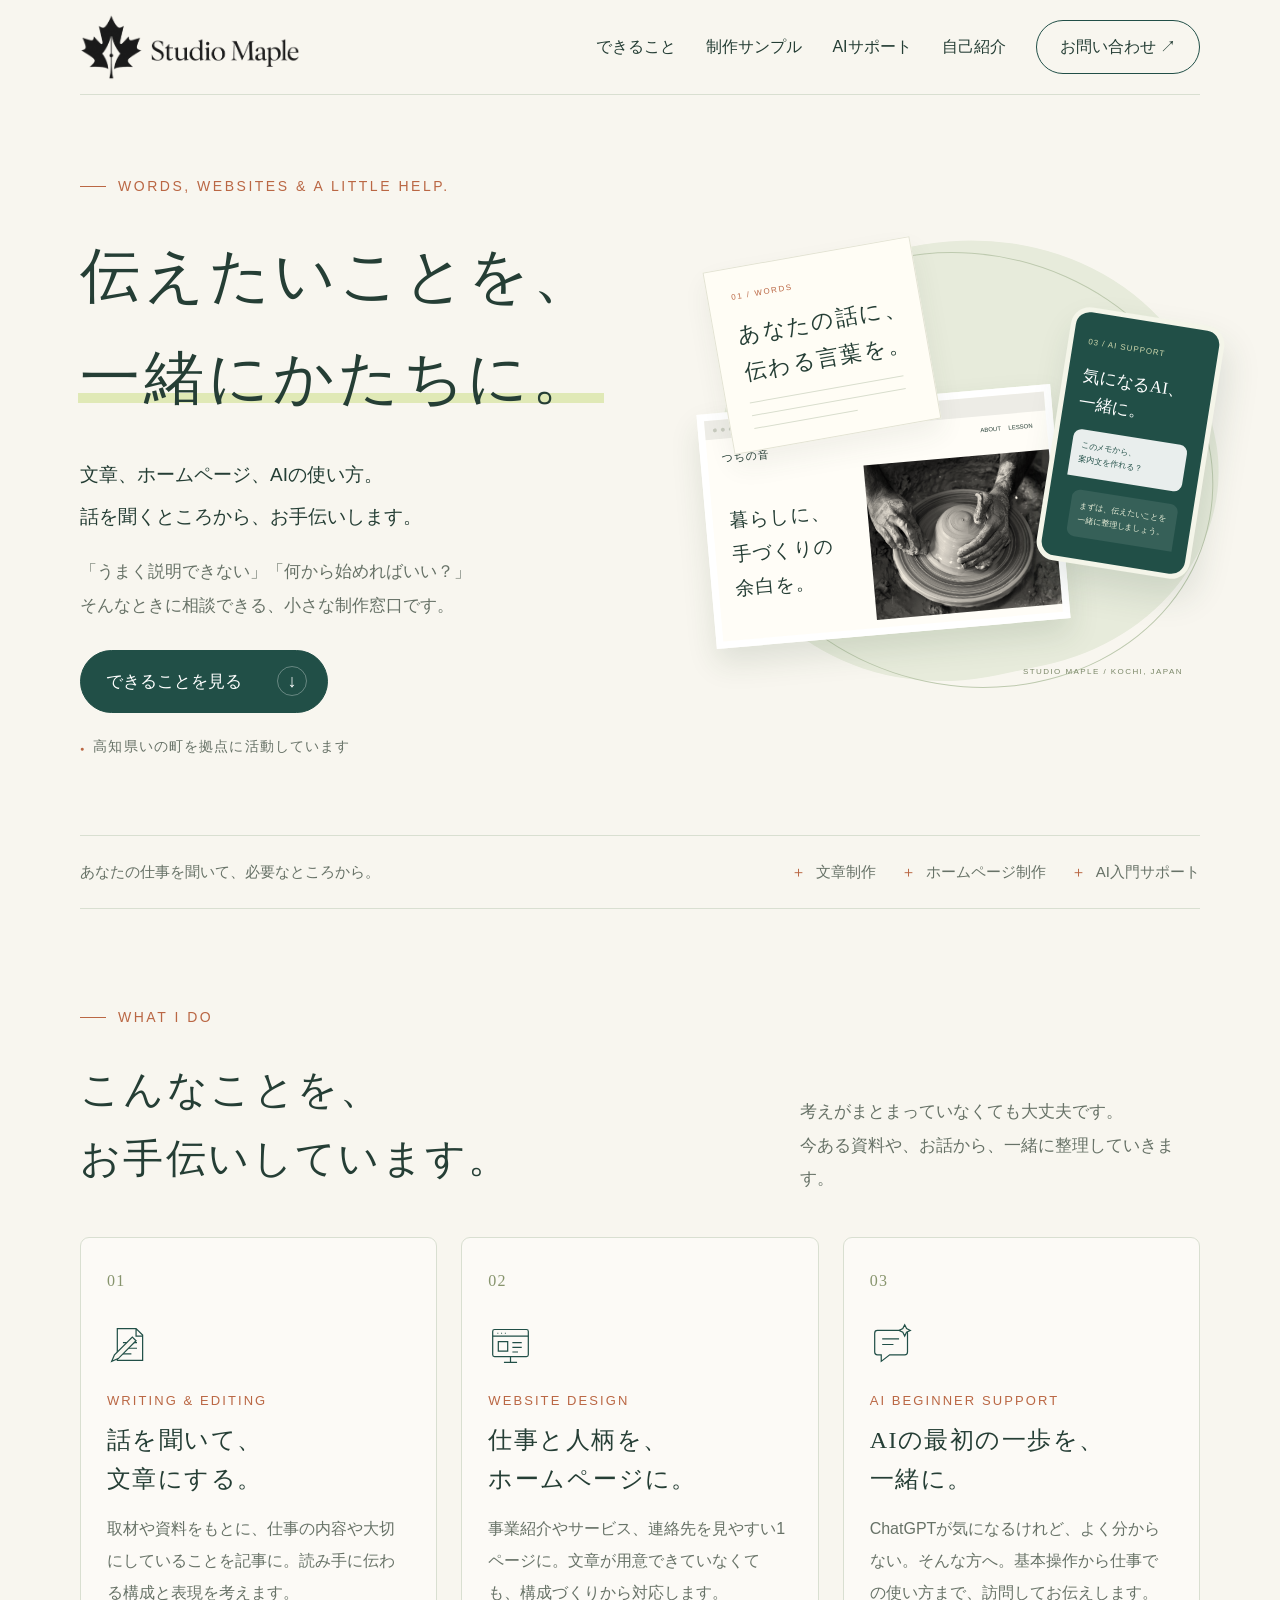
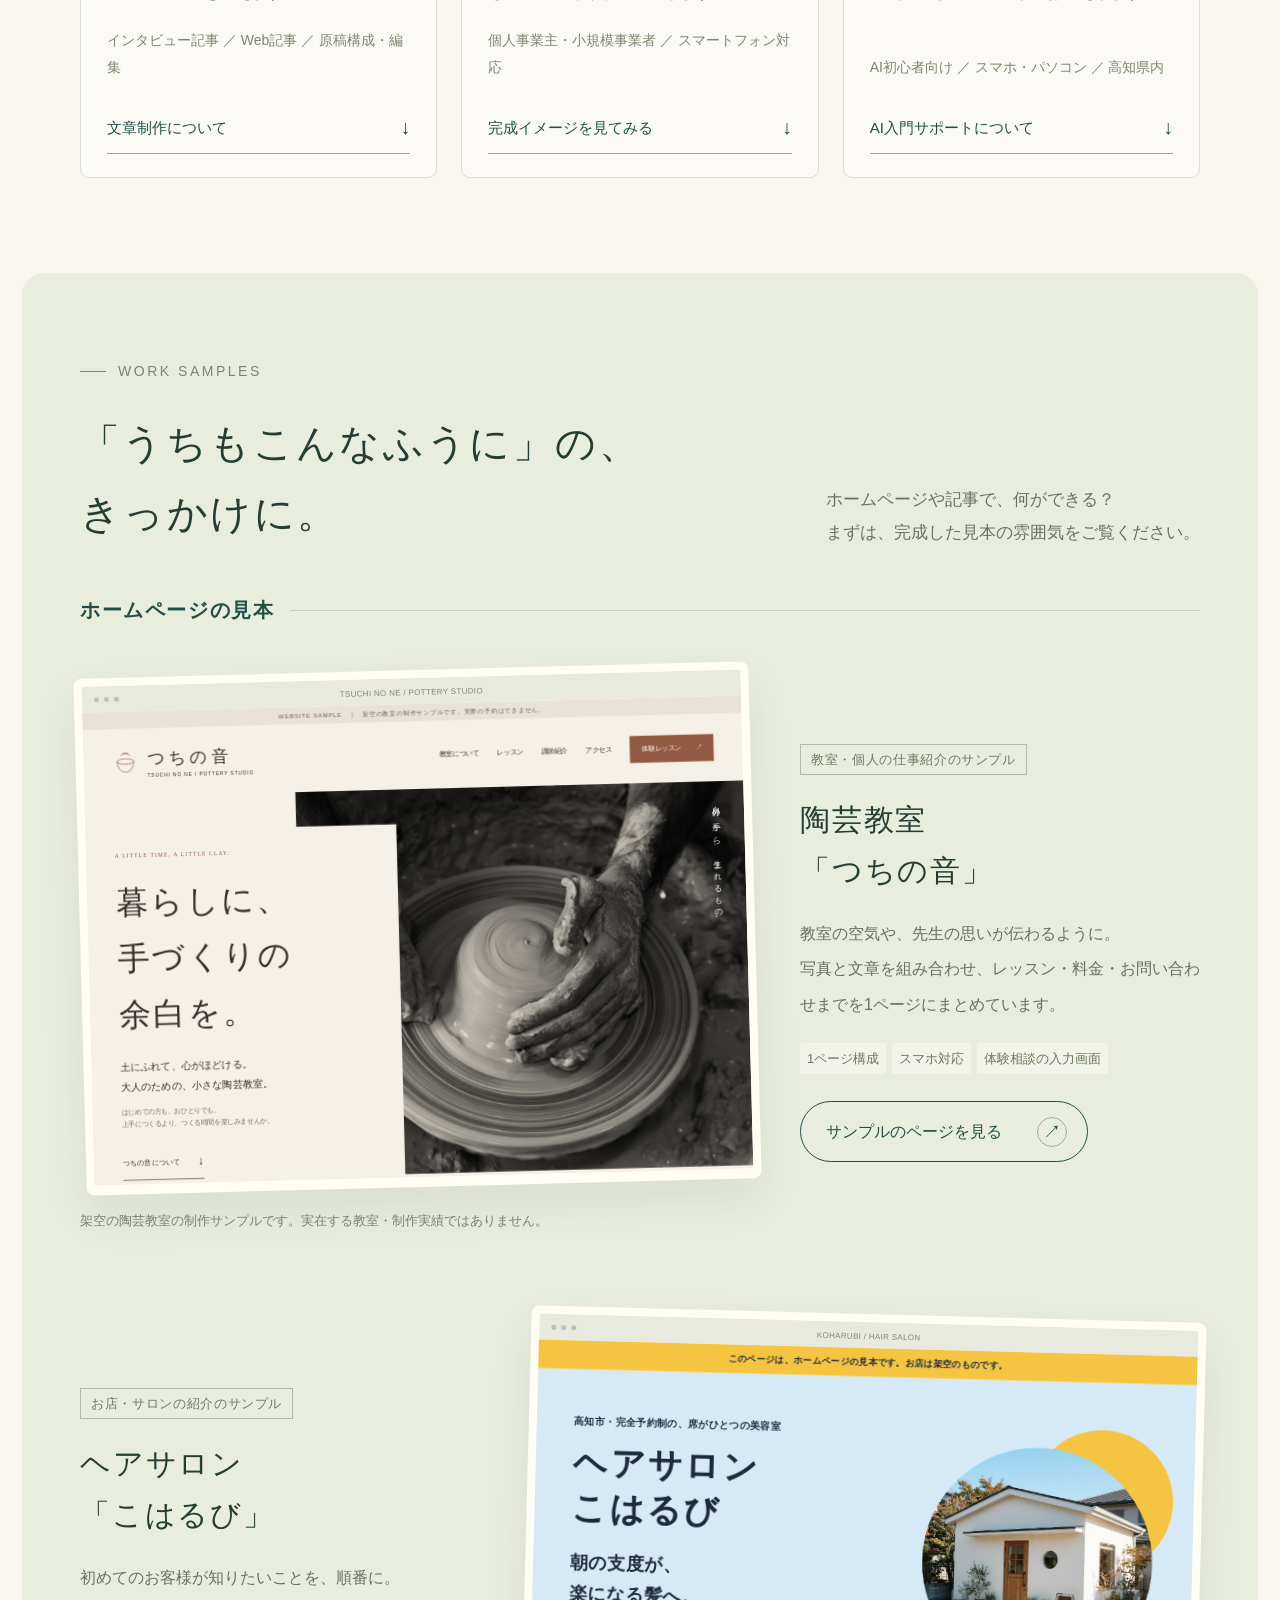
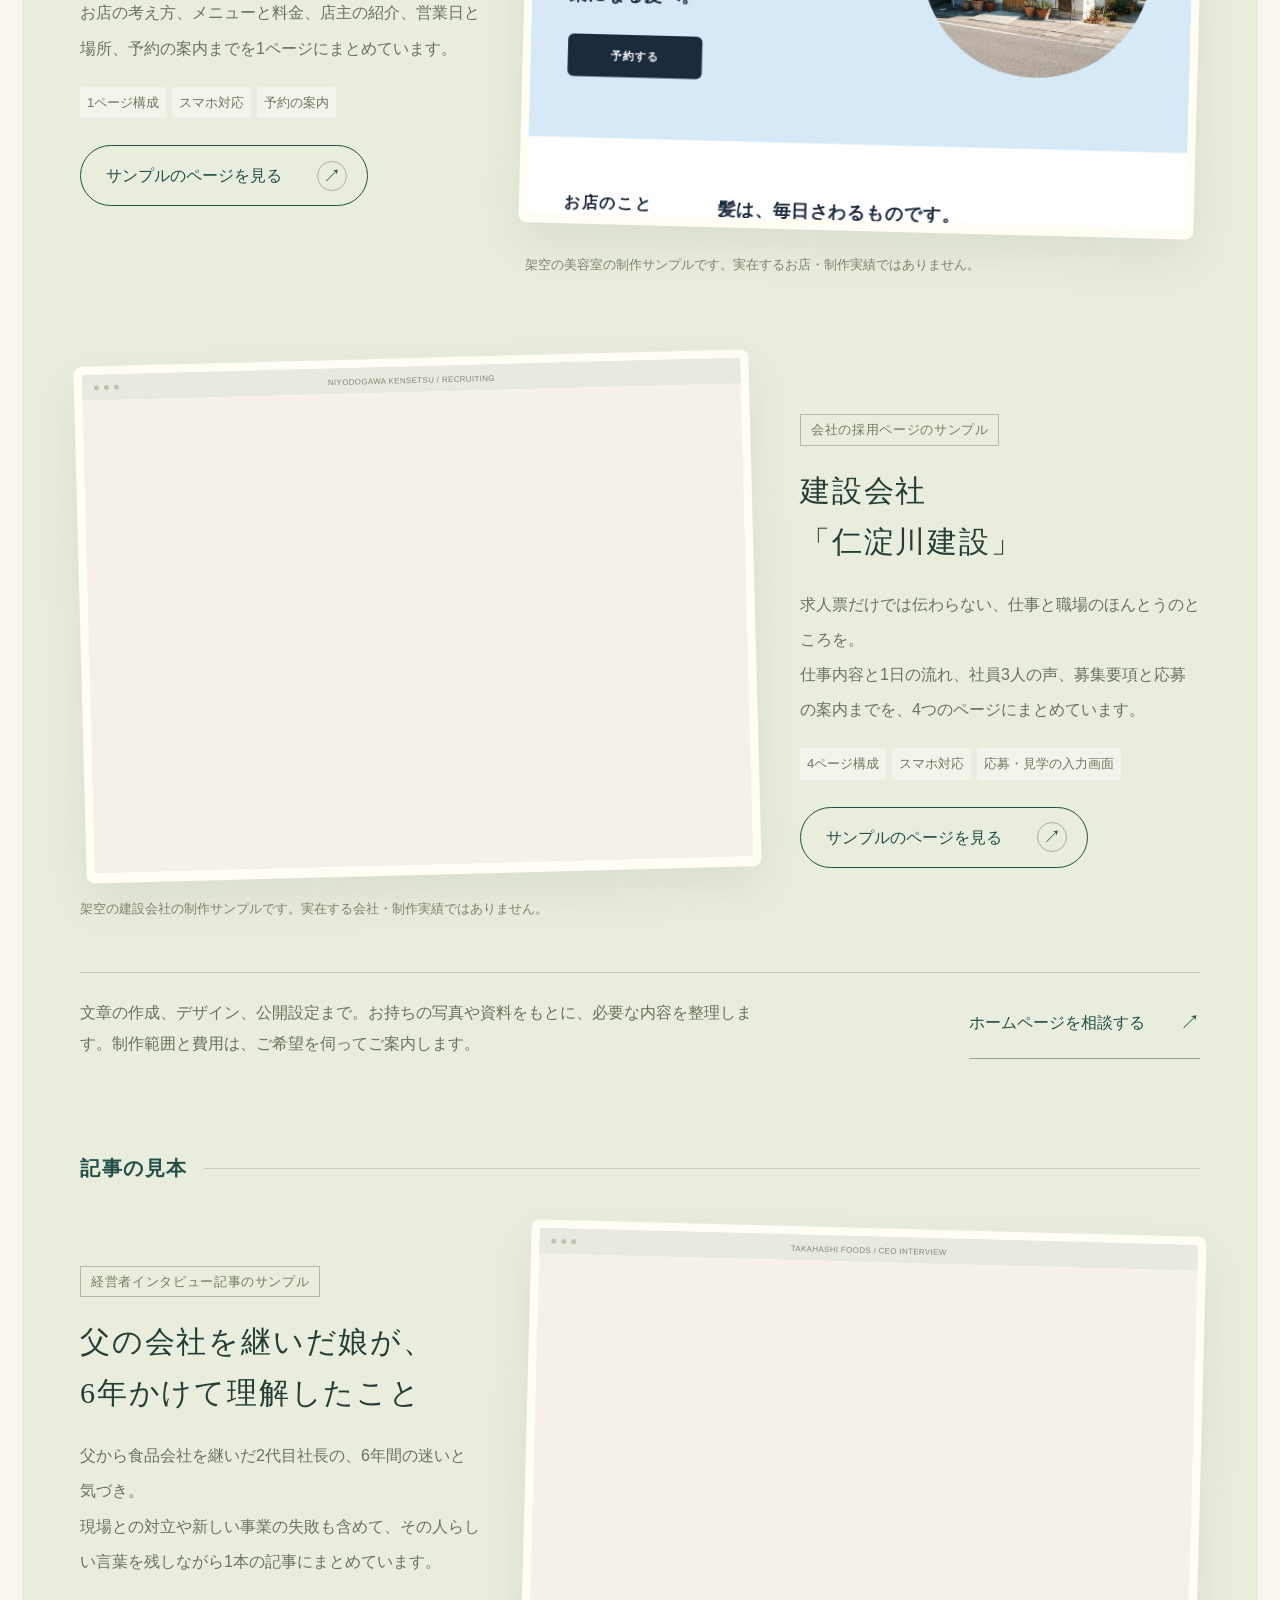
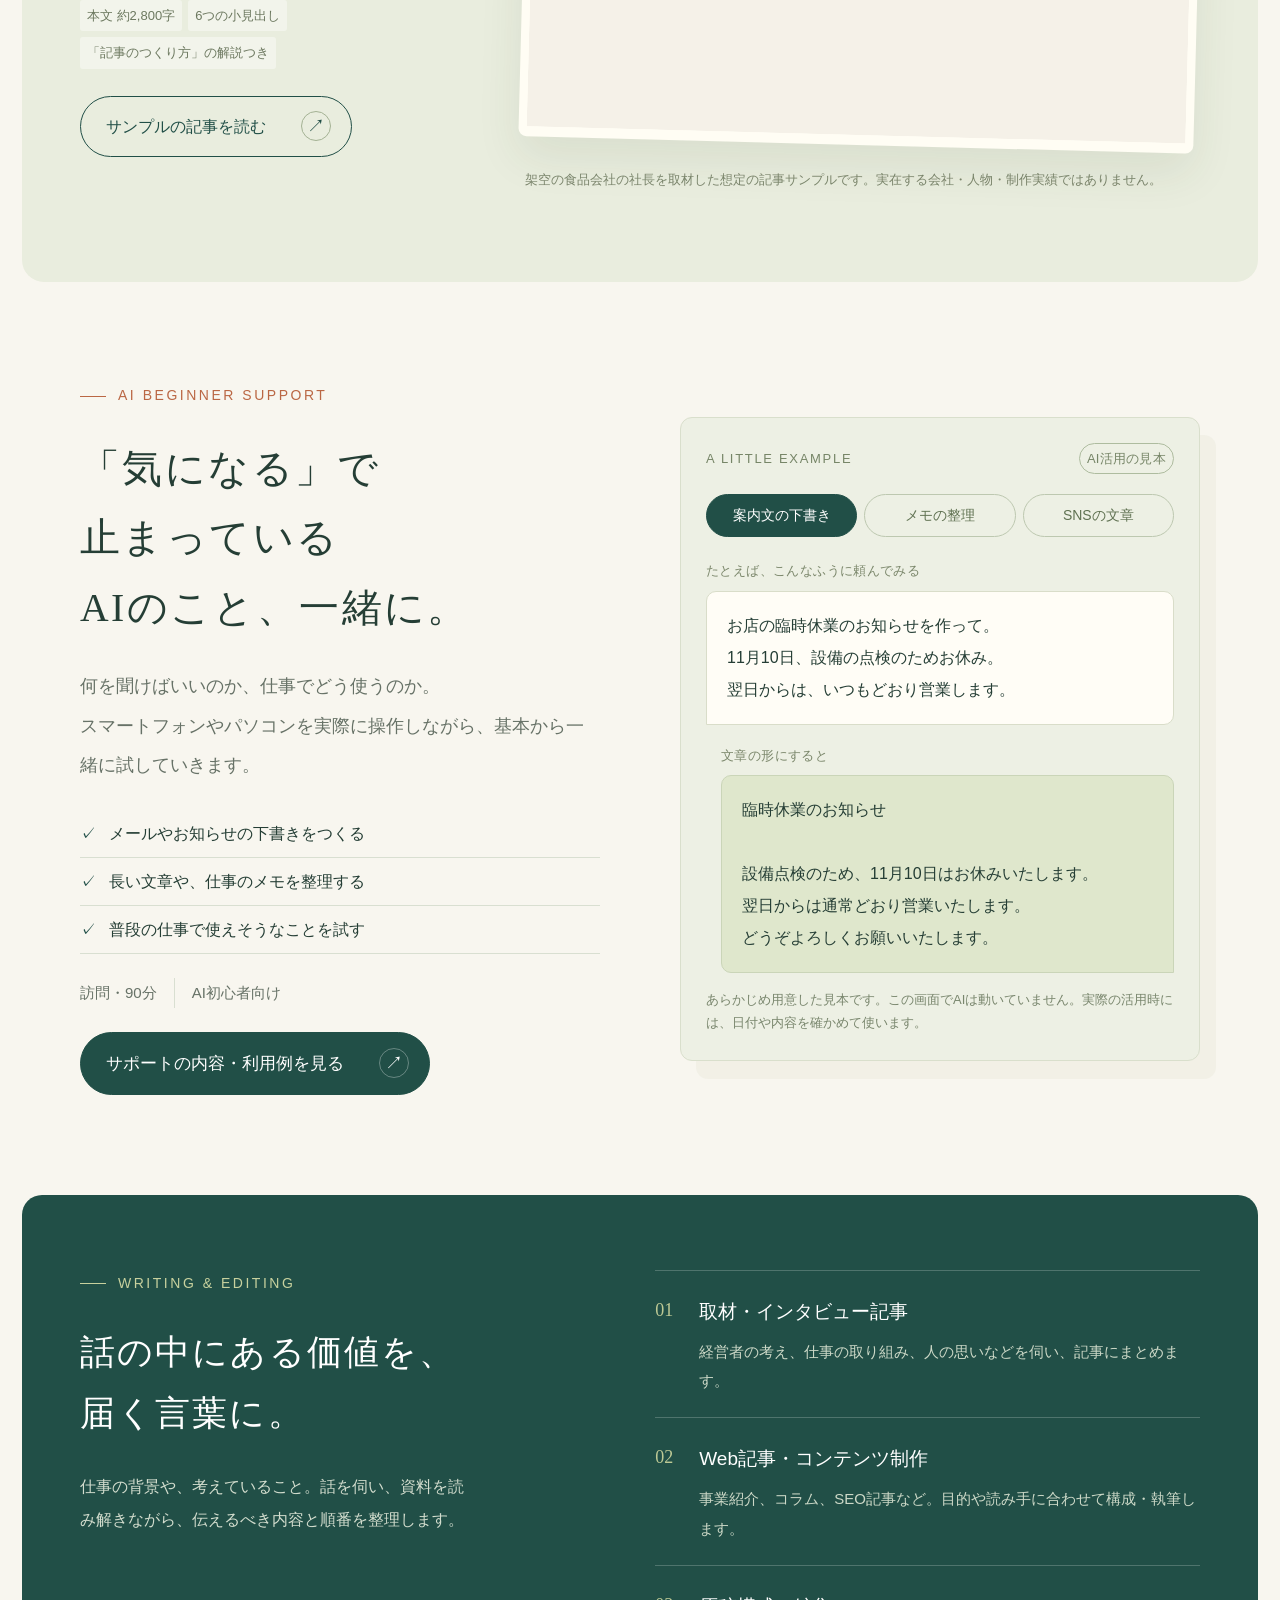
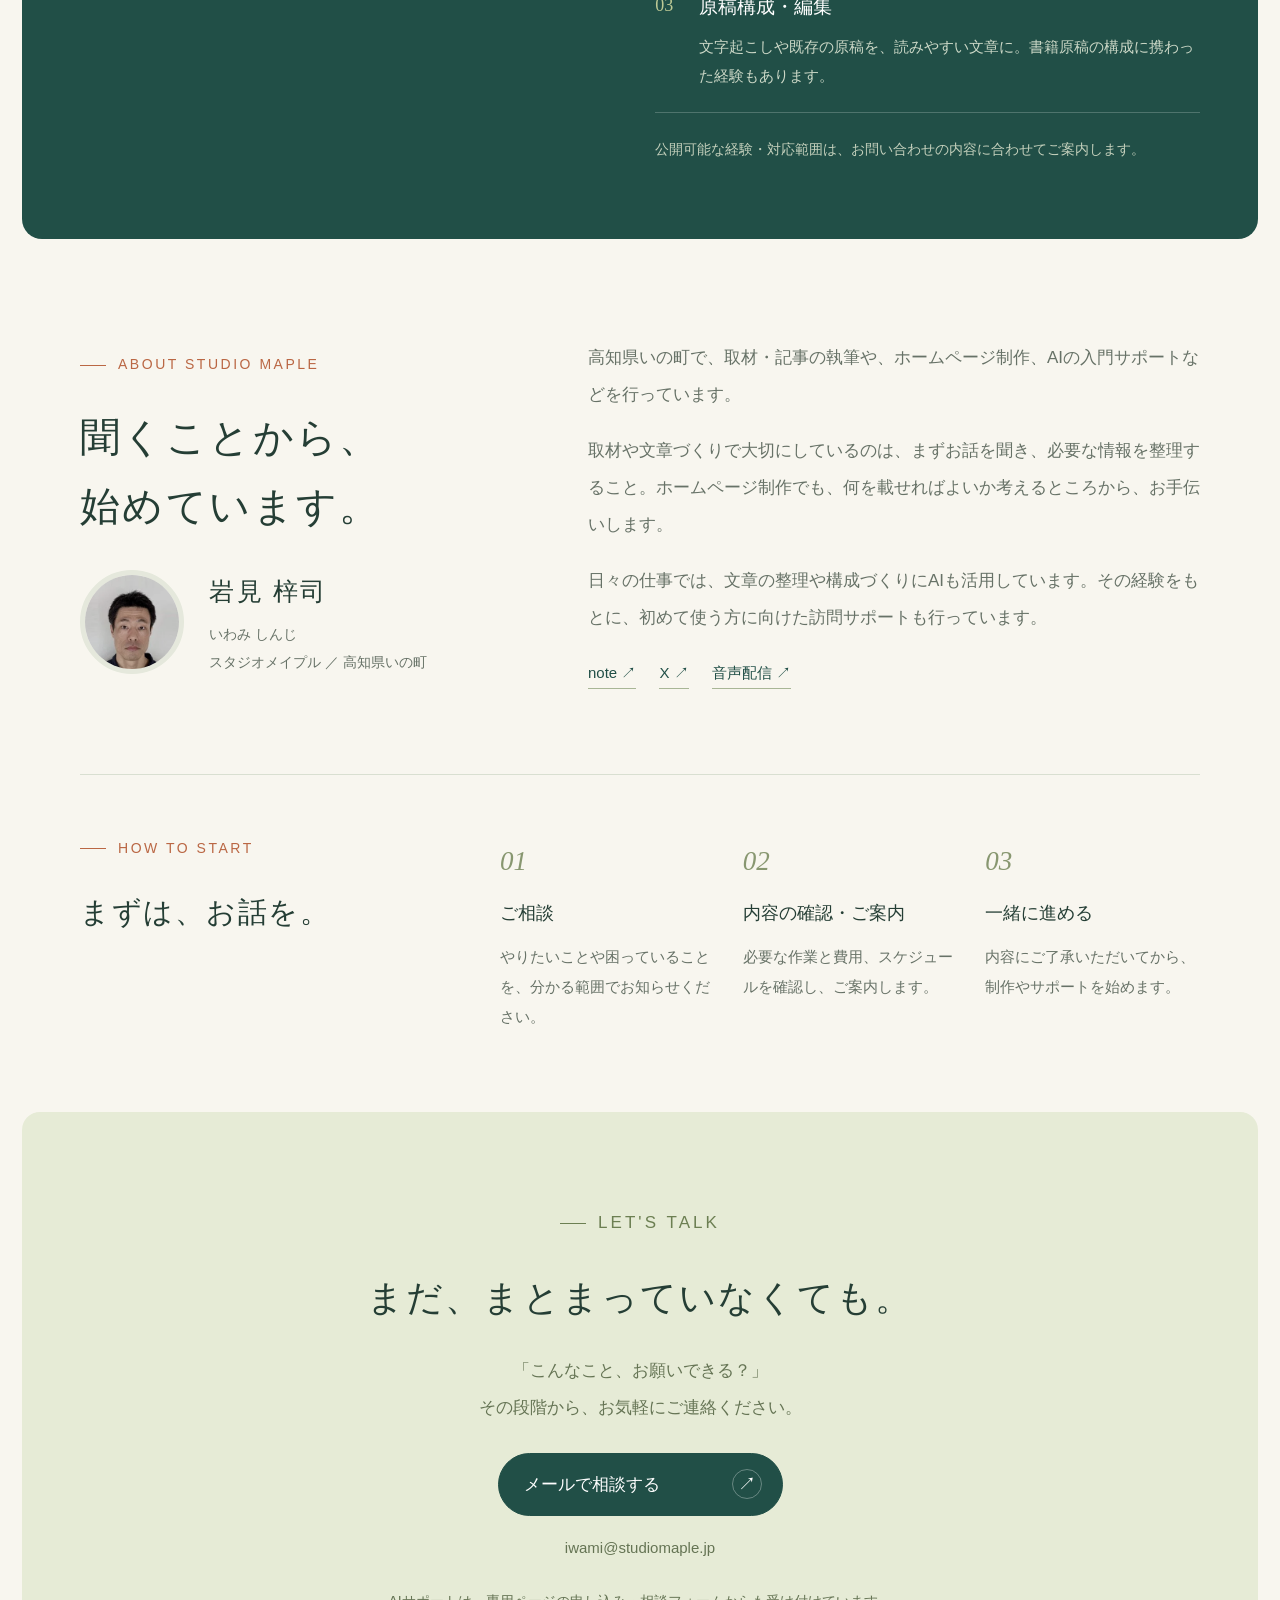
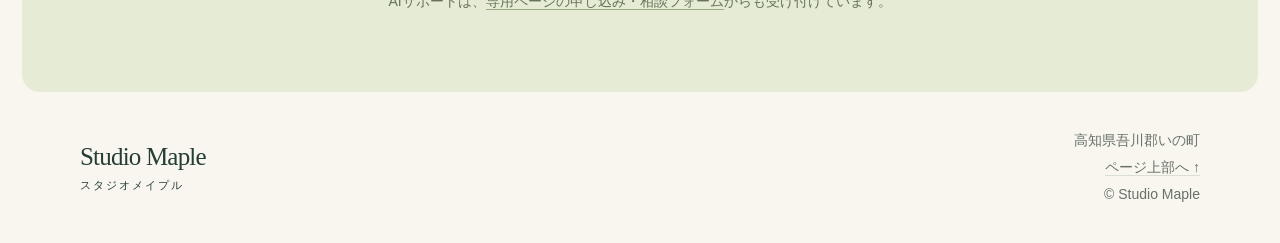
==== commit 24d56672: "Add files via upload" ====
--- a/index.html
+++ b/index.html
@@ -1,7 +1,7 @@
-<!doctype html><html lang="ja"><head><meta charset="utf-8"><meta name="viewport" content="width=device-width,initial-scale=1"><title>Studio Maple｜文章・ホームページ制作とAI入門サポート</title><meta name="description" content="高知県いの町のスタジオメイプル。取材・文章制作、1ページのホームページ制作、訪問でのAI入門サポートを行っています。話を聞くところから、お手伝いします。"><meta name="robots" content="noindex,nofollow"><link rel="icon" href="data:image/svg+xml,%3Csvg xmlns='http://www.w3.org/2000/svg' viewBox='0 0 48 48'%3E%3Crect width='48' height='48' rx='12' fill='%23214f47'/%3E%3Ctext x='9' y='34' font-family='Georgia' font-size='35' fill='%23f8f6ed'%3Em%3C/text%3E%3C/svg%3E"><style>
+<!doctype html><html lang="ja"><head><meta charset="utf-8"><meta name="viewport" content="width=device-width,initial-scale=1"><title>Studio Maple｜文章・ホームページ制作とAI入門サポート</title><meta name="description" content="高知県いの町のスタジオメイプル。取材・文章制作、1ページのホームページ制作、訪問でのAI入門サポートを行っています。話を聞くところから、お手伝いします。"><link rel="icon" href="data:image/svg+xml,%3Csvg xmlns='http://www.w3.org/2000/svg' viewBox='0 0 48 48'%3E%3Crect width='48' height='48' rx='12' fill='%23214f47'/%3E%3Ctext x='9' y='34' font-family='Georgia' font-size='35' fill='%23f8f6ed'%3Em%3C/text%3E%3C/svg%3E"><style>
 :root{--paper:#f8f6ef;--ink:#253e35;--green:#214f47;--sub:#677267;--line:#d9dfd1;--orange:#ba6744;--lime:#e0e9b6;--serif:"Yu Mincho","Hiragino Mincho ProN",serif}*{box-sizing:border-box}html{scroll-behavior:smooth;scroll-padding-top:100px}body{margin:0;background:var(--paper);color:var(--ink);font:17px/1.95 -apple-system,BlinkMacSystemFont,"Hiragino Kaku Gothic ProN","Yu Gothic",sans-serif}h1,h2,h3,p,figure{margin:0}a{color:inherit;text-decoration:none}button{font:inherit;cursor:pointer}h1,h2,h3{font-weight:500}h1,h2{font-family:var(--serif)}img{max-width:100%;display:block}a:focus-visible,button:focus-visible{outline:3px solid var(--orange);outline-offset:5px}button,a{-webkit-tap-highlight-color:transparent}.wrap{width:min(1120px,calc(100% - 80px));margin:auto}.header-wrap{background:#f8f6eff2;position:sticky;top:0;z-index:20;backdrop-filter:blur(10px)}.header{height:95px;display:flex;align-items:center;justify-content:space-between;border-bottom:1px solid var(--line)}.brand{font-family:Georgia,serif;font-size:29px;letter-spacing:-.8px;line-height:1.2}.brand small{display:block;font-family:sans-serif;font-size:11px;letter-spacing:.18em;margin-top:7px}.nav{display:flex;gap:30px;align-items:center;font-size:16px}.nav .nav-contact{padding:10px 23px;border:1px solid var(--green);border-radius:40px}.nav a:hover{color:var(--orange)}.menu{display:none}.eyebrow{font-size:14px;letter-spacing:.18em;color:var(--orange);display:flex;align-items:center;gap:12px;margin-bottom:25px}.eyebrow:before{content:'';width:26px;height:1px;background:currentColor}.hero{padding:78px 0 75px;display:grid;grid-template-columns:1.13fr 1fr;gap:50px;align-items:center}.hero h1{font-size:clamp(40px,4.7vw,60px);line-height:1.7;letter-spacing:.065em;white-space:nowrap}.hero h1 span{position:relative}.hero h1 span:after{content:'';position:absolute;bottom:8px;height:10px;left:-2px;right:-8px;background:var(--lime);z-index:-1}.hero .lead{font-size:19px;line-height:2.2;margin-top:25px}.hero .desc{color:var(--sub);font-size:17px;margin-top:17px;line-height:2}.button{display:inline-flex;align-items:center;justify-content:space-between;gap:35px;background:var(--green);color:#fff;padding:14px 20px 14px 25px;border-radius:40px;border:1px solid var(--green);font-size:17px;transition:transform .2s,background .2s}.button:hover{background:#356b5e;transform:translateY(-2px)}.arrow{display:grid;place-items:center;width:30px;height:30px;border:1px solid #ffffff50;border-radius:50%;line-height:1;font-size:18px}.hero .button{margin-top:27px}.hero-location{margin-top:20px!important;color:var(--sub);font-size:14px;letter-spacing:.08em}.hero-location:before{content:'●';font-size:7px;color:var(--orange);margin-right:8px}.hero-art{height:445px;position:relative;isolation:isolate}.hero-art:before{content:'';position:absolute;inset:-4px -14px 12px 20px;background:#e7ebdb;border-radius:48% 52% 43% 47%;transform:rotate(-12deg);z-index:-1}.hero-art:after{content:'';position:absolute;inset:10px -15px 3px 22px;border:1px solid #becaaf;border-radius:50%;transform:rotate(14deg);z-index:-1}.art-note{position:absolute;top:9px;left:19px;width:210px;padding:21px 23px;background:#fffdf5;transform:rotate(-10deg);box-shadow:0 13px 27px #354d3612;border:1px solid #e3e3d4;z-index:2}.art-note .note-tag{font-size:8px;letter-spacing:.2em;color:var(--orange)}.art-note h3{font-family:var(--serif);font-size:24px;letter-spacing:.08em;line-height:1.7;margin-top:12px}.art-note i{display:block;width:96%;height:1px;background:#d9dece;margin-top:12px}.art-note i:last-child{width:65%}.art-web{position:absolute;left:8px;top:155px;width:355px;height:235px;background:#fffdf7;border:7px solid white;box-shadow:0 15px 30px #2b472b20;transform:rotate(-5deg)}.art-bar{height:19px;background:#edece6;display:flex;align-items:center;gap:4px;padding:5px 8px}.art-bar i{width:4px;height:4px;border-radius:50%;background:#c7cabe}.art-web-header{padding:9px 14px;font-family:var(--serif);font-size:11px;letter-spacing:.1em}.art-web-body{display:grid;grid-template-columns:1fr 1.2fr;height:155px;align-items:center}.art-web-body p{font-family:var(--serif);font-size:19px;letter-spacing:.06em;line-height:1.8;padding-left:17px}.art-web-body img{height:100%;width:100%;object-fit:cover;filter:sepia(.2)}.art-ai{position:absolute;right:-8px;top:71px;width:155px;min-height:240px;background:#214f47;color:#fff;border-radius:19px;transform:rotate(9deg);padding:22px 15px;box-shadow:7px 18px 35px #24463122;z-index:3;border:5px solid #f4f5e9}.art-ai-label{font-size:8px;letter-spacing:.12em;color:#ced7ad}.art-ai h3{font-family:var(--serif);font-size:19px;line-height:1.6;margin-top:12px}.chat-mini{font-size:8px;line-height:1.8;background:#ffffffe6;color:var(--green);border-radius:8px 8px 8px 0;padding:9px;margin-top:13px}.chat-mini.reply{background:#ffffff18;color:#eef2dc;border-radius:8px 8px 0 8px;margin-left:8px}.art-caption{position:absolute;bottom:10px;right:17px;font-size:8px;letter-spacing:.18em;color:#7b8869}.hero-bottom{border-block:1px solid var(--line);display:flex;justify-content:space-between;align-items:center;gap:20px;padding:21px 0;color:var(--sub);font-size:15px}.hero-bottom .pillars{display:flex;gap:25px}.pillars span:before{content:'＋';color:var(--orange);margin-right:10px}.section{padding:95px 0}h2{font-size:clamp(29px,3.1vw,40px);line-height:1.75;letter-spacing:.06em}.section-head{display:flex;justify-content:space-between;align-items:end;gap:50px;margin-bottom:42px}.section-head>p{font-size:17px;color:var(--sub);max-width:400px}.services{display:grid;grid-template-columns:repeat(3,1fr);gap:24px}.service-card{background:#ffffff70;border:1px solid var(--line);border-radius:9px;padding:27px 26px 23px;display:flex;flex-direction:column;position:relative;overflow:hidden}.service-no{font-family:Georgia,serif;font-size:16px;color:#87946d;letter-spacing:.08em}.service-icon{width:45px;height:45px;margin:26px 0 21px;stroke:var(--green);stroke-width:1.3;fill:none}.service-card .en{font-size:13px;letter-spacing:.16em;color:var(--orange);margin-bottom:8px}.service-card h3{font-family:var(--serif);font-size:24px;line-height:1.6;letter-spacing:.06em}.service-card .text{font-size:16px;color:var(--sub);margin-top:15px;flex:1;line-height:2}.service-card .examples{font-size:14px;color:#7d866f;margin-top:18px}.text-link{display:inline-flex;align-items:center;justify-content:space-between;gap:35px;padding:11px 0;border-bottom:1px solid #9ba98c;font-size:16px;color:var(--green)}.text-link span{font-size:20px;line-height:1}.service-card .text-link{margin-top:20px;width:100%;font-size:15px}.sample-section{background:#e9edde;padding:85px 0 90px;border-radius:22px;margin:0 22px}.sample-section .eyebrow{color:#7c8867}.work-card{display:grid;grid-template-columns:1.35fr .8fr;gap:45px;align-items:center}.browser-preview{border:8px solid #fffdf4;border-bottom-width:10px;border-radius:8px;background:#fffdf4;box-shadow:0 20px 45px #2a432516;overflow:hidden;transform:rotate(-1.5deg)}.browser-top{display:flex;align-items:center;gap:5px;height:26px;background:#e8e9df;padding:7px 12px;border-radius:3px 3px 0 0}.browser-top i{width:5px;height:5px;background:#bdc5b1;border-radius:50%}.browser-top span{font-size:8px;color:#7f8875;margin:auto;padding-right:30px;letter-spacing:.04em}.frame-stage{position:relative;overflow:hidden;aspect-ratio:1100/790}.frame-stage iframe{border:0;display:block;width:1100px;height:790px;transform-origin:top left;pointer-events:none;background:#f5f1e8}.frame-stage>a{position:absolute;inset:0;z-index:2}.work-content .tag{display:inline-block;font-size:13px;border:1px solid #b1bca2;padding:2px 10px;color:#6e7c5c;letter-spacing:.05em;margin-bottom:19px}.work-content h3{font-family:var(--serif);font-size:30px;line-height:1.7;letter-spacing:.06em}.work-content .summary{font-size:16px;color:#66735e;line-height:2.2;margin-top:20px}.work-spec{display:flex;gap:6px;flex-wrap:wrap;margin-top:21px}.work-spec span{background:#ffffff65;border-radius:3px;padding:3px 7px;font-size:13px;color:#6c785f}.work-content .button{margin-top:27px;background:transparent;color:var(--green);font-size:16px}.work-content .button .arrow{border-color:#a4b294}.work-content .button:hover{background:#dbe3cc}.sample-caption{font-size:13px;color:#7c866d;margin-top:22px;line-height:1.9}.sample-bottom{border-top:1px solid #c9d1bd;margin-top:50px;padding-top:24px;display:flex;justify-content:space-between;gap:30px;color:#65735b;font-size:16px}.sample-bottom p{max-width:680px}.sample-bottom .text-link{padding-top:0;white-space:nowrap}.ai-section{padding:100px 0}.ai-layout{display:grid;grid-template-columns:1fr 1fr;gap:80px;align-items:center}.ai-copy .intro{font-size:18px;line-height:2.2;margin-top:24px;color:var(--sub)}.ai-list{list-style:none;padding:0;margin:24px 0}.ai-list li{font-size:16px;padding:8px 0;border-bottom:1px solid var(--line)}.ai-list li:before{content:'✓';color:var(--green);margin-right:13px}.ai-facts{display:flex;gap:17px;flex-wrap:wrap;font-size:15px;color:var(--sub);margin-top:22px}.ai-facts span+span{border-left:1px solid var(--line);padding-left:17px}.ai-copy .button{margin-top:24px}.ai-copy .travel{font-size:14px;color:var(--sub);margin-top:13px}.demo{background:#edf0e4;border:1px solid #d9dfcc;border-radius:12px;padding:25px;box-shadow:16px 18px 0 #e9e9da70}.demo-label{display:flex;justify-content:space-between;gap:10px;align-items:center;color:#768567;font-size:13px;letter-spacing:.13em;margin-bottom:20px}.demo-label .badge{border:1px solid #aebc9f;padding:2px 7px;border-radius:20px;letter-spacing:.02em;font-size:13px}.demo-tabs{display:flex;gap:7px;margin-bottom:21px}.demo-tabs button{border:1px solid #bdc8b0;background:transparent;color:#5f7151;border-radius:30px;padding:7px 12px;font-size:14px;flex:1}.demo-tabs button[aria-selected=true]{background:var(--green);color:#fff;border-color:var(--green)}.demo-item .label{font-size:13px;color:#7b876b;margin-bottom:7px;letter-spacing:.03em}.bubble{font-size:16px;line-height:2;background:#fffdf6;padding:18px 20px;border:1px solid #d9ddc9;border-radius:10px 10px 10px 0;white-space:pre-line}.demo-item.output{margin-top:18px;margin-left:15px}.demo-item.output .bubble{background:#dfe7cc;border-color:#cad5b8;border-radius:10px 10px 0 10px}.demo-note{font-size:13px;color:#79866d;margin-top:15px;line-height:1.8}.writing-section{background:var(--green);color:#fff;padding:75px 0;border-radius:20px;margin:0 22px}.writing-layout{display:grid;grid-template-columns:1fr 1.1fr;gap:80px}.writing-section .eyebrow{color:#c8d19e}.writing-section h2{font-size:35px}.writing-section .writing-intro{color:#d3ddce;font-size:16px;margin-top:25px;max-width:390px;line-height:2.1}.writing-menu{border-top:1px solid #ffffff35}.writing-menu article{padding:22px 0;border-bottom:1px solid #ffffff35;display:grid;grid-template-columns:30px 1fr;gap:14px}.writing-menu .n{font-family:Georgia,serif;color:#bdc995;font-size:18px}.writing-menu h3{font-size:19px;font-weight:500}.writing-menu p{font-size:15px;color:#ccd8c7;margin-top:7px}.writing-note{font-size:14px;color:#c4d0bc;margin-top:23px}.profile-section{padding:100px 0 85px}.profile{display:grid;grid-template-columns:.8fr 1.2fr;gap:100px;align-items:center}.profile-head{display:flex;gap:25px;align-items:center;margin-top:25px}.profile-head img{width:104px;height:104px;object-fit:cover;filter:saturate(.7);border-radius:50%;border:5px solid #e4e9d7}.profile-head h3{font-family:var(--serif);font-size:25px;letter-spacing:.1em}.profile-head small{font-size:14px;color:var(--sub);display:block;margin-top:5px}.profile-copy p{font-size:17px;line-height:2.2;color:var(--sub)}.profile-copy p+p{margin-top:18px}.profile-links{display:flex;gap:23px;margin-top:22px;font-size:15px}.profile-links a{border-bottom:1px solid #a8b696;color:var(--green)}.flow-section{border-top:1px solid var(--line);padding:60px 0 80px}.flow-grid{display:grid;grid-template-columns:.75fr 1.5fr;gap:70px}.flow-section h2{font-size:29px}.flow{display:grid;grid-template-columns:repeat(3,1fr);gap:28px}.step .num{font-family:Georgia,serif;font-size:27px;font-style:italic;color:#889770}.step h3{font-size:18px;margin-top:9px}.step p{color:var(--sub);font-size:15px;margin-top:11px;line-height:2}.contact-section{background:#e6ebd6;text-align:center;padding:70px 20px 75px;margin:0 22px;border-radius:18px;position:relative;overflow:hidden}.contact-section .eyebrow{justify-content:center;color:#6c7f52}.contact-section h2{font-size:36px}.contact-section>p{color:#657454;font-size:17px;margin-top:22px;line-height:2.2}.contact-section .button{margin-top:26px;min-width:285px}.contact-section .mail{font-size:15px;margin-top:15px}.contact-section .ai-direct{font-size:14px;margin-top:22px}.ai-direct a{border-bottom:1px solid #9bab83}.footer{padding:35px 0;display:flex;justify-content:space-between;gap:30px;align-items:center}.footer .brand{font-size:25px}.footer-info{font-size:14px;color:var(--sub);text-align:right}.footer-info a{border-bottom:1px solid var(--line)}.skip{position:absolute;left:0;top:-100px;background:white;padding:10px;z-index:30}.skip:focus{top:0}.preview-notice{font-size:13px;text-align:center;color:#79836d;padding:8px 20px 13px}.screenreader{position:absolute;width:1px;height:1px;padding:0;overflow:hidden;clip:rect(0,0,0,0);white-space:nowrap;border:0}@media(max-width:1000px){.wrap{width:calc(100% - 60px)}.hero{gap:30px}.hero h1{font-size:4.7vw}.hero-art{transform:scale(.87);transform-origin:center right;margin-left:-30px}.hero .lead{font-size:18px}.nav{gap:20px}.service-card{padding:25px 22px}.service-card h3{font-size:22px}.work-card{gap:35px;grid-template-columns:1.1fr .8fr}.ai-layout{gap:50px}.demo{padding:22px}.profile,.writing-layout{gap:60px}.flow-grid{gap:40px}.ai-facts{gap:12px}.ai-facts span+span{padding-left:12px}}@media(max-width:700px){html{scroll-padding-top:85px}.wrap{width:calc(100% - 40px)}.header{height:80px}.brand{font-size:25px}.brand small{font-size:11px}.menu{display:block;border:1px solid #bbc7ac;border-radius:30px;background:transparent;color:var(--green);font-size:15px;padding:7px 14px}.nav{display:none;position:absolute;top:80px;left:0;right:0;background:var(--paper);border-bottom:1px solid var(--line);padding:18px 24px;box-shadow:0 15px 15px #214f470a;gap:14px;flex-wrap:wrap;font-size:16px}.nav.open{display:flex}.nav .nav-contact{padding:6px 16px}.hero{grid-template-columns:1fr;padding:44px 0 45px;gap:20px}.hero .eyebrow{font-size:13px;margin-bottom:22px}.hero h1{font-size:clamp(31px,8vw,49px);line-height:1.7;letter-spacing:.04em}.hero .lead{font-size:18px;margin-top:22px}.hero .desc{font-size:16px;line-height:2;margin-top:17px}.hero .button{margin-top:23px;font-size:16px;padding:12px 18px 12px 23px}.hero-location{font-size:13px}.hero-art{height:370px;width:min(400px,100%);margin:15px auto 0;transform:none}.hero-art:before{inset:0 -2px 15px 5px}.hero-art:after{inset:15px -3px 10px 4px}.art-note{top:12px;left:12px;width:175px;padding:18px 19px}.art-note h3{font-size:21px;line-height:1.6}.art-note i{margin-top:9px}.art-note .note-tag{font-size:7px}.art-web{width:285px;height:190px;left:4px;top:145px;border-width:6px}.art-bar{height:15px}.art-web-header{padding:6px 11px;font-size:10px}.art-web-body{height:127px}.art-web-body p{font-size:16px;padding-left:12px}.art-ai{width:132px;min-height:213px;right:4px;top:54px;padding:18px 12px;border-width:4px;border-radius:16px}.art-ai h3{font-size:17px;margin-top:10px}.chat-mini{font-size:7px;padding:8px;margin-top:11px}.art-ai-label{font-size:7px}.art-caption{font-size:7px;bottom:0;right:10px}.hero-bottom{display:block;padding:19px 0;font-size:14px}.hero-bottom .pillars{gap:15px;margin-top:8px;font-size:13px}.pillars span:before{margin-right:5px}.section{padding:65px 0}h2{font-size:29px}.eyebrow{font-size:13px;margin-bottom:20px}.section-head{display:block;margin-bottom:30px}.section-head>p{font-size:16px;margin-top:18px}.services{grid-template-columns:1fr;gap:17px}.service-card{padding:24px;display:grid;grid-template-columns:45px 1fr;column-gap:18px}.service-no{grid-column:1;grid-row:1;font-size:14px}.service-icon{grid-column:1;grid-row:2/5;width:36px;height:36px;margin:17px 0 0}.service-card .en{grid-column:2;margin:0 0 6px;font-size:13px}.service-card h3{grid-column:2;font-size:23px}.service-card .text{grid-column:2;font-size:16px;margin-top:12px}.service-card .examples{grid-column:2;margin-top:12px;font-size:13px}.service-card .text-link{grid-column:2;margin-top:13px}.sample-section{padding:60px 0;border-radius:14px;margin:0 10px}.sample-section .wrap{width:calc(100% - 40px)}.work-card{grid-template-columns:1fr;gap:35px}.browser-preview{border-width:6px;transform:rotate(-1deg)}.browser-top{height:22px}.browser-top span{font-size:6px}.work-content .tag{font-size:13px;margin-bottom:13px}.work-content h3{font-size:28px}.work-content .summary{margin-top:16px;font-size:16px}.work-spec{margin-top:17px}.work-content .button{margin-top:22px}.sample-caption{font-size:13px;margin-top:17px}.sample-bottom{margin-top:33px;padding-top:24px;display:block;font-size:15px}.sample-bottom .text-link{margin-top:15px}.ai-section{padding:65px 0}.ai-layout{grid-template-columns:1fr;gap:35px}.ai-copy .intro{font-size:17px;margin-top:20px}.ai-list{margin:20px 0}.ai-list li{font-size:15px}.ai-facts{font-size:14px}.ai-copy .travel{font-size:13px}.demo{padding:21px;box-shadow:8px 10px 0 #e9e9da70}.demo-tabs{gap:5px}.demo-tabs button{font-size:13px;padding:7px 6px}.bubble{font-size:16px;padding:15px 17px}.demo-item.output{margin-left:8px}.writing-section{padding:60px 0;margin:0 10px;border-radius:14px}.writing-layout{grid-template-columns:1fr;gap:30px}.writing-section h2{font-size:29px}.writing-section .writing-intro{font-size:16px;margin-top:20px}.writing-menu article{padding:20px 0}.writing-menu h3{font-size:18px}.writing-menu p{font-size:15px}.writing-note{font-size:13px}.profile-section{padding:65px 0 55px}.profile{grid-template-columns:1fr;gap:30px}.profile-head{margin-top:22px;gap:22px}.profile-head img{width:92px;height:92px}.profile-head h3{font-size:24px}.profile-copy p{font-size:16px}.profile-links{font-size:14px;gap:20px}.flow-section{padding:45px 0 55px}.flow-grid{grid-template-columns:1fr;gap:28px}.flow-section h2{font-size:28px}.flow{grid-template-columns:1fr;gap:21px}.step{display:grid;grid-template-columns:36px 1fr;gap:0 14px;border-top:1px solid var(--line);padding-top:17px}.step .num{grid-row:1/3;font-size:25px}.step h3{margin-top:1px}.step p{margin-top:7px}.contact-section{margin:0 10px;border-radius:14px;padding:55px 20px 60px}.contact-section h2{font-size:28px}.contact-section>p{font-size:16px;margin-top:18px}.contact-section .button{min-width:260px;font-size:16px}.contact-section .mail{font-size:14px}.contact-section .ai-direct{font-size:13px}.footer{padding:29px 0;align-items:start;gap:20px}.footer .brand{font-size:22px}.footer-info{font-size:13px}.preview-notice{font-size:13px}}@media(prefers-reduced-motion:reduce){html{scroll-behavior:auto}*{transition:none!important}}
 .work-card>div{min-width:0}.art-note h3{white-space:nowrap;font-size:22px}.art-ai h3{white-space:nowrap;font-size:17px}.hero-art{min-width:0}@media(max-width:700px){.art-note h3{font-size:20px}.art-ai h3{font-size:16px}}
-.header .brand{flex-shrink:0}.header .brand img{display:block;height:66px;width:auto}@media (max-width:900px){.header .brand img{height:50px}}@media (max-width:820px){html{scroll-padding-top:85px}.header{height:80px}.menu{display:block;border:1px solid #bbc7ac;border-radius:30px;background:transparent;color:var(--green);font-size:15px;padding:7px 14px}.nav{display:none;position:absolute;top:80px;left:0;right:0;background:var(--paper);border-bottom:1px solid var(--line);padding:18px 24px;box-shadow:0 15px 15px #214f470a;gap:14px;flex-wrap:wrap;font-size:16px}.nav.open{display:flex}.nav .nav-contact{padding:6px 16px}.header .brand img{height:50px}}@media (max-width:700px){.header .brand img{height:50px}}@media (max-width:360px){.header .brand img{height:42px}}.sample-group{font-size:20px;font-weight:700;color:var(--green);letter-spacing:.08em;display:flex;align-items:center;gap:16px;margin-bottom:40px}.sample-group:after{content:"";flex:1;height:1px;background:#c9d1bd}.sample-group.second{margin-top:90px}.work-content h3.keep-phrase{word-break:keep-all;overflow-wrap:anywhere}@media (max-width:700px){.sample-group{font-size:18px;margin-bottom:28px}.sample-group.second{margin-top:60px}}</style><style>
+.header .brand{flex-shrink:0}.header .brand img{display:block;height:66px;width:auto}@media (max-width:900px){.header .brand img{height:50px}}@media (max-width:820px){html{scroll-padding-top:85px}.header{height:80px}.menu{display:block;border:1px solid #bbc7ac;border-radius:30px;background:transparent;color:var(--green);font-size:15px;padding:7px 14px}.nav{display:none;position:absolute;top:80px;left:0;right:0;background:var(--paper);border-bottom:1px solid var(--line);padding:18px 24px;box-shadow:0 15px 15px #214f470a;gap:14px;flex-wrap:wrap;font-size:16px}.nav.open{display:flex}.nav .nav-contact{padding:6px 16px}.header .brand img{height:50px}}@media (max-width:700px){.header .brand img{height:50px}}@media (max-width:360px){.header .brand img{height:42px}}.sample-group{font-size:20px;font-weight:700;color:var(--green);letter-spacing:.08em;display:flex;align-items:center;gap:16px;margin-bottom:40px}.sample-group:after{content:"";flex:1;height:1px;background:#c9d1bd}.sample-group.second{margin-top:90px}.ai-copy h2.keep-phrase{word-break:keep-all;overflow-wrap:anywhere}.work-content h3.keep-phrase{word-break:keep-all;overflow-wrap:anywhere}@media (max-width:700px){.sample-group{font-size:18px;margin-bottom:28px}.sample-group.second{margin-top:60px}}</style><style>
 .work-card+.work-card{margin-top:80px}
 .work-card.reverse{grid-template-columns:.8fr 1.35fr}
 .work-card.reverse>div:first-child{order:2}
@@ -11,7 +11,7 @@
 </style></head><body><a href="#main" class="skip">本文へ移動</a><div class="header-wrap"><header class="wrap header"><a class="brand" href="#top"><img src="images/logo-studiomaple.png" alt="Studio Maple スタジオメイプル" width="501" height="150"></a><button class="menu" aria-expanded="false" aria-controls="navigation" type="button">メニュー ＋</button><nav class="nav" id="navigation" aria-label="メインメニュー"><a href="#services">できること</a><a href="#works">制作サンプル</a><a href="#ai">AIサポート</a><a href="#about">自己紹介</a><a class="nav-contact" href="#contact">お問い合わせ ↗</a></nav></header></div><main id="main"><div class="wrap" id="top"><section class="hero"><div><p class="eyebrow">WORDS, WEBSITES & A LITTLE HELP.</p><h1>伝えたいことを、<br><span>一緒にかたちに。</span></h1><p class="lead">文章、ホームページ、AIの使い方。<br>話を聞くところから、お手伝いします。</p><p class="desc">「うまく説明できない」「何から始めればいい？」<br>そんなときに相談できる、小さな制作窓口です。</p><a class="button" href="#services">できることを見る<span class="arrow">↓</span></a><p class="hero-location">高知県いの町を拠点に活動しています</p></div><div class="hero-art" aria-label="文章・ホームページ・AIの3つのお手伝いを表すイメージ"><div class="art-note" aria-hidden="true"><p class="note-tag">01 / WORDS</p><h3>あなたの話に、<br>伝わる言葉を。</h3><i></i><i></i><i></i></div><div class="art-web" aria-hidden="true"><div class="art-bar"><i></i><i></i><i></i></div><div class="art-web-header">つちの音　<span style="float:right;font-family:sans-serif;font-size:6px;letter-spacing:0">ABOUT　 LESSON</span></div><div class="art-web-body"><p>暮らしに、<br>手づくりの<br>余白を。</p><img src="[data-uri]" alt=""></div></div><div class="art-ai" aria-hidden="true"><p class="art-ai-label">03 / AI SUPPORT</p><h3>気になるAI、<br>一緒に。</h3><p class="chat-mini">このメモから、<br>案内文を作れる？</p><p class="chat-mini reply">まずは、伝えたいことを<br>一緒に整理しましょう。</p></div><p class="art-caption">STUDIO MAPLE / KOCHI, JAPAN</p></div></section><div class="hero-bottom"><p>あなたの仕事を聞いて、必要なところから。</p><div class="pillars"><span>文章制作</span><span>ホームページ制作</span><span>AI入門サポート</span></div></div></div>
 <section class="section" id="services"><div class="wrap"><div class="section-head"><div><p class="eyebrow">WHAT I DO</p><h2>こんなことを、<br>お手伝いしています。</h2></div><p>考えがまとまっていなくても大丈夫です。<br>今ある資料や、お話から、一緒に整理していきます。</p></div><div class="services"><article class="service-card"><span class="service-no">01</span><svg class="service-icon" viewBox="0 0 48 48" aria-hidden="true"><path d="M11 7h20l7 7v27H11zM31 7v8h7M17 22h15M17 28h15M17 34h9"/><path d="m8 35-3 7 7-3L31 20l-4-4z" fill="#f8f6ef"/></svg><p class="en">WRITING & EDITING</p><h3>話を聞いて、<br>文章にする。</h3><p class="text">取材や資料をもとに、仕事の内容や大切にしていることを記事に。読み手に伝わる構成と表現を考えます。</p><p class="examples">インタビュー記事 ／ Web記事 ／ 原稿構成・編集</p><a href="#writing" class="text-link">文章制作について<span>↓</span></a></article><article class="service-card"><span class="service-no">02</span><svg class="service-icon" viewBox="0 0 48 48" aria-hidden="true"><rect x="5" y="8" width="38" height="29" rx="2"/><path d="M5 15h38M10 12h1m3 0h1m3 0h1M17 43h14M24 37v6M11 21h10v10H11zM26 22h10M26 27h10M26 32h6"/></svg><p class="en">WEBSITE DESIGN</p><h3>仕事と人柄を、<br>ホームページに。</h3><p class="text">事業紹介やサービス、連絡先を見やすい1ページに。文章が用意できていなくても、構成づくりから対応します。</p><p class="examples">個人事業主・小規模事業者 ／ スマートフォン対応</p><a href="#works" class="text-link">完成イメージを見てみる<span>↓</span></a></article><article class="service-card"><span class="service-no">03</span><svg class="service-icon" viewBox="0 0 48 48" aria-hidden="true"><path d="M8 9h29a3 3 0 0 1 3 3v20a3 3 0 0 1-3 3H21l-9 7v-7H8a3 3 0 0 1-3-3V12a3 3 0 0 1 3-3zM13 18h18M13 24h12"/><path d="m37 3 2 4 4 2-4 2-2 4-2-4-4-2 4-2z" fill="#f8f6ef"/></svg><p class="en">AI BEGINNER SUPPORT</p><h3>AIの最初の一歩を、<br>一緒に。</h3><p class="text">ChatGPTが気になるけれど、よく分からない。そんな方へ。基本操作から仕事での使い方まで、訪問してお伝えします。</p><p class="examples">AI初心者向け ／ スマホ・パソコン ／ 高知県内</p><a href="#ai" class="text-link">AI入門サポートについて<span>↓</span></a></article></div></div></section>
 <section class="sample-section" id="works"><div class="wrap"><div class="section-head"><div><p class="eyebrow">WORK SAMPLES</p><h2>「うちもこんなふうに」の、<br>きっかけに。</h2></div><p>ホームページや記事で、何ができる？<br>まずは、完成した見本の雰囲気をご覧ください。</p></div><h3 class="sample-group">ホームページの見本</h3><div class="work-card"><div><div class="browser-preview"><div class="browser-top"><i></i><i></i><i></i><span>TSUCHI NO NE / POTTERY STUDIO</span></div><div class="frame-stage"><iframe src="sample/pottery/index.html" title="陶芸教室つちの音のホームページの見本" loading="lazy" tabindex="-1" aria-hidden="true"></iframe><a href="sample/pottery/index.html" target="_blank" rel="noopener" aria-label="陶芸教室つちの音のサンプルを新しいタブで開く"></a></div></div><p class="sample-caption">架空の陶芸教室の制作サンプルです。実在する教室・制作実績ではありません。</p></div><div class="work-content"><span class="tag">教室・個人の仕事紹介のサンプル</span><h3>陶芸教室<br>「つちの音」</h3><p class="summary">教室の空気や、先生の思いが伝わるように。<br>写真と文章を組み合わせ、レッスン・料金・お問い合わせまでを1ページにまとめています。</p><div class="work-spec"><span>1ページ構成</span><span>スマホ対応</span><span>体験相談の入力画面</span></div><a class="button" href="sample/pottery/index.html" target="_blank" rel="noopener">サンプルのページを見る<span class="arrow">↗</span></a></div></div><div class="work-card reverse"><div><div class="browser-preview"><div class="browser-top"><i></i><i></i><i></i><span>KOHARUBI / HAIR SALON</span></div><div class="frame-stage"><iframe src="sample/salon/index.html" title="ヘアサロンこはるびのホームページの見本" loading="lazy" tabindex="-1" aria-hidden="true"></iframe><a href="sample/salon/index.html" target="_blank" rel="noopener" aria-label="ヘアサロンこはるびのサンプルを新しいタブで開く"></a></div></div><p class="sample-caption">架空の美容室の制作サンプルです。実在するお店・制作実績ではありません。</p></div><div class="work-content"><span class="tag">お店・サロンの紹介のサンプル</span><h3>ヘアサロン<br>「こはるび」</h3><p class="summary">初めてのお客様が知りたいことを、順番に。<br>お店の考え方、メニューと料金、店主の紹介、営業日と場所、予約の案内までを1ページにまとめています。</p><div class="work-spec"><span>1ページ構成</span><span>スマホ対応</span><span>予約の案内</span></div><a class="button" href="sample/salon/index.html" target="_blank" rel="noopener">サンプルのページを見る<span class="arrow">↗</span></a></div></div><div class="work-card"><div><div class="browser-preview"><div class="browser-top"><i></i><i></i><i></i><span>NIYODOGAWA KENSETSU / RECRUITING</span></div><div class="frame-stage"><iframe src="https://studiomaple.jp/sample/" title="仁淀川建設の採用ホームページの見本" loading="lazy" tabindex="-1" aria-hidden="true"></iframe><a href="https://studiomaple.jp/sample/" target="_blank" rel="noopener" aria-label="仁淀川建設のサンプルを新しいタブで開く"></a></div></div><p class="sample-caption">架空の建設会社の制作サンプルです。実在する会社・制作実績ではありません。</p></div><div class="work-content"><span class="tag">会社の採用ページのサンプル</span><h3>建設会社<br>「仁淀川建設」</h3><p class="summary">求人票だけでは伝わらない、仕事と職場のほんとうのところを。<br>仕事内容と1日の流れ、社員3人の声、募集要項と応募の案内までを、4つのページにまとめています。</p><div class="work-spec"><span>4ページ構成</span><span>スマホ対応</span><span>応募・見学の入力画面</span></div><a class="button" href="https://studiomaple.jp/sample/" target="_blank" rel="noopener">サンプルのページを見る<span class="arrow">↗</span></a></div></div><div class="sample-bottom"><p>文章の作成、デザイン、公開設定まで。お持ちの写真や資料をもとに、必要な内容を整理します。制作範囲と費用は、ご希望を伺ってご案内します。</p><a class="text-link" href="mailto:iwami@studiomaple.jp?subject=ホームページ制作の相談">ホームページを相談する<span>↗</span></a></div><h3 class="sample-group second">記事の見本</h3><div class="work-card reverse"><div><div class="browser-preview"><div class="browser-top"><i></i><i></i><i></i><span>TAKAHASHI FOODS / CEO INTERVIEW</span></div><div class="frame-stage"><iframe src="https://studiomaple.jp/interview/sample/" title="高橋食品・高橋真理子社長のインタビュー記事の見本" loading="lazy" tabindex="-1" aria-hidden="true"></iframe><a href="https://studiomaple.jp/interview/sample/" target="_blank" rel="noopener" aria-label="インタビュー記事のサンプルを新しいタブで開く"></a></div></div><p class="sample-caption">架空の食品会社の社長を取材した想定の記事サンプルです。実在する会社・人物・制作実績ではありません。</p></div><div class="work-content"><span class="tag">経営者インタビュー記事のサンプル</span><h3 class="keep-phrase">父の会社を継いだ<wbr>娘が、<br>6年かけて<wbr>理解したこと</h3><p class="summary">父から食品会社を継いだ2代目社長の、6年間の迷いと気づき。<br>現場との対立や新しい事業の失敗も含めて、その人らしい言葉を残しながら1本の記事にまとめています。</p><div class="work-spec"><span>本文 約2,800字</span><span>6つの小見出し</span><span>「記事のつくり方」の解説つき</span></div><a class="button" href="https://studiomaple.jp/interview/sample/" target="_blank" rel="noopener">サンプルの記事を読む<span class="arrow">↗</span></a></div></div></div></section>
-<section class="ai-section" id="ai"><div class="wrap ai-layout"><div class="ai-copy"><p class="eyebrow">AI BEGINNER SUPPORT</p><h2>「気になる」で止まっている<br>AIのこと、一緒に。</h2><p class="intro">何を聞けばいいのか、仕事でどう使うのか。<br>スマートフォンやパソコンを実際に操作しながら、基本から一緒に試していきます。</p><ul class="ai-list"><li>メールやお知らせの下書きをつくる</li><li>長い文章や、仕事のメモを整理する</li><li>普段の仕事で使えそうなことを試す</li></ul><div class="ai-facts"><span>訪問・90分</span><span>AI初心者向け</span></div><a class="button" href="https://studiomaple.jp/ai/">サポートの内容・利用例を見る<span class="arrow">↗</span></a></div><div class="demo"><div class="demo-label"><span>A LITTLE EXAMPLE</span><span class="badge">AI活用の見本</span></div><div class="demo-tabs" role="tablist" aria-label="AI活用の見本を選ぶ"><button type="button" role="tab" aria-selected="true" aria-controls="ai-example" id="tab-notice" data-example="notice">案内文の下書き</button><button type="button" role="tab" aria-selected="false" aria-controls="ai-example" id="tab-memo" data-example="memo" tabindex="-1">メモの整理</button><button type="button" role="tab" aria-selected="false" aria-controls="ai-example" id="tab-sns" data-example="sns" tabindex="-1">SNSの文章</button></div><div id="ai-example" role="tabpanel" aria-labelledby="tab-notice" tabindex="0"><div class="demo-item"><p class="label">たとえば、こんなふうに頼んでみる</p><p class="bubble" id="demo-before">お店の臨時休業のお知らせを作って。
+<section class="ai-section" id="ai"><div class="wrap ai-layout"><div class="ai-copy"><p class="eyebrow">AI BEGINNER SUPPORT</p><h2 class="keep-phrase">「気になる」で<wbr>止まっている<br>AIのこと、<wbr>一緒に。</h2><p class="intro">何を聞けばいいのか、仕事でどう使うのか。<br>スマートフォンやパソコンを実際に操作しながら、基本から一緒に試していきます。</p><ul class="ai-list"><li>メールやお知らせの下書きをつくる</li><li>長い文章や、仕事のメモを整理する</li><li>普段の仕事で使えそうなことを試す</li></ul><div class="ai-facts"><span>訪問・90分</span><span>AI初心者向け</span></div><a class="button" href="https://studiomaple.jp/ai/">サポートの内容・利用例を見る<span class="arrow">↗</span></a></div><div class="demo"><div class="demo-label"><span>A LITTLE EXAMPLE</span><span class="badge">AI活用の見本</span></div><div class="demo-tabs" role="tablist" aria-label="AI活用の見本を選ぶ"><button type="button" role="tab" aria-selected="true" aria-controls="ai-example" id="tab-notice" data-example="notice">案内文の下書き</button><button type="button" role="tab" aria-selected="false" aria-controls="ai-example" id="tab-memo" data-example="memo" tabindex="-1">メモの整理</button><button type="button" role="tab" aria-selected="false" aria-controls="ai-example" id="tab-sns" data-example="sns" tabindex="-1">SNSの文章</button></div><div id="ai-example" role="tabpanel" aria-labelledby="tab-notice" tabindex="0"><div class="demo-item"><p class="label">たとえば、こんなふうに頼んでみる</p><p class="bubble" id="demo-before">お店の臨時休業のお知らせを作って。
 11月10日、設備の点検のためお休み。
 翌日からは、いつもどおり営業します。</p></div><div class="demo-item output"><p class="label">文章の形にすると</p><p class="bubble" id="demo-after">臨時休業のお知らせ
 
@@ -21,7 +21,7 @@
 <section class="writing-section" id="writing"><div class="wrap writing-layout"><div><p class="eyebrow">WRITING & EDITING</p><h2>話の中にある価値を、<br>届く言葉に。</h2><p class="writing-intro">仕事の背景や、考えていること。話を伺い、資料を読み解きながら、伝えるべき内容と順番を整理します。</p></div><div><div class="writing-menu"><article><span class="n">01</span><div><h3>取材・インタビュー記事</h3><p>経営者の考え、仕事の取り組み、人の思いなどを伺い、記事にまとめます。</p></div></article><article><span class="n">02</span><div><h3>Web記事・コンテンツ制作</h3><p>事業紹介、コラム、SEO記事など。目的や読み手に合わせて構成・執筆します。</p></div></article><article><span class="n">03</span><div><h3>原稿構成・編集</h3><p>文字起こしや既存の原稿を、読みやすい文章に。書籍原稿の構成に携わった経験もあります。</p></div></article></div><p class="writing-note">公開可能な経験・対応範囲は、お問い合わせの内容に合わせてご案内します。</p></div></div></section>
 <section class="profile-section" id="about"><div class="wrap profile"><div><p class="eyebrow">ABOUT STUDIO MAPLE</p><h2>聞くことから、<br>始めています。</h2><div class="profile-head"><img src="[data-uri]" alt="スタジオメイプル代表 岩見梓司" width="104" height="104" loading="lazy"><div><h3>岩見 梓司</h3><small>いわみ しんじ<br>スタジオメイプル ／ 高知県いの町</small></div></div></div><div class="profile-copy"><p>高知県いの町で、取材・記事の執筆や、ホームページ制作、AIの入門サポートなどを行っています。</p><p>取材や文章づくりで大切にしているのは、まずお話を聞き、必要な情報を整理すること。ホームページ制作でも、何を載せればよいか考えるところから、お手伝いします。</p><p>日々の仕事では、文章の整理や構成づくりにAIも活用しています。その経験をもとに、初めて使う方に向けた訪問サポートも行っています。</p><div class="profile-links"><a href="https://note.com/iwm_s" target="_blank" rel="noopener">note ↗</a><a href="https://x.com/iwamishinji" target="_blank" rel="noopener">X ↗</a><a href="https://stand.fm/channels/5e86845e35414a1b15a1cf7a" target="_blank" rel="noopener">音声配信 ↗</a></div></div></div></section>
 <section class="wrap flow-section"><div class="flow-grid"><div><p class="eyebrow">HOW TO START</p><h2>まずは、お話を。</h2></div><div class="flow"><article class="step"><span class="num">01</span><h3>ご相談</h3><p>やりたいことや困っていることを、分かる範囲でお知らせください。</p></article><article class="step"><span class="num">02</span><h3>内容の確認・ご案内</h3><p>必要な作業と費用、スケジュールを確認し、ご案内します。</p></article><article class="step"><span class="num">03</span><h3>一緒に進める</h3><p>内容にご了承いただいてから、制作やサポートを始めます。</p></article></div></div></section>
-<section class="contact-section" id="contact"><p class="eyebrow">LET'S TALK</p><h2>まだ、まとまっていなくても。</h2><p>「こんなこと、お願いできる？」<br>その段階から、お気軽にご連絡ください。</p><a class="button" href="mailto:iwami@studiomaple.jp?subject=スタジオメイプルへの相談">メールで相談する<span class="arrow">↗</span></a><p class="mail">iwami@studiomaple.jp</p><p class="ai-direct">AIサポートは、<a href="https://studiomaple.jp/ai/">専用ページの申し込み・相談フォーム</a>からも受け付けています。</p></section></main><footer class="wrap footer"><a class="brand" href="#top">Studio Maple<small>スタジオメイプル</small></a><p class="footer-info">高知県吾川郡いの町<br><a href="#top">ページ上部へ ↑</a><br>© Studio Maple</p></footer><p class="preview-notice">トップページのリニューアル確認用です。掲載サンプルは架空の教室・美容室です。</p>
+<section class="contact-section" id="contact"><p class="eyebrow">LET'S TALK</p><h2>まだ、まとまっていなくても。</h2><p>「こんなこと、お願いできる？」<br>その段階から、お気軽にご連絡ください。</p><a class="button" href="mailto:iwami@studiomaple.jp?subject=スタジオメイプルへの相談">メールで相談する<span class="arrow">↗</span></a><p class="mail">iwami@studiomaple.jp</p><p class="ai-direct">AIサポートは、<a href="https://studiomaple.jp/ai/">専用ページの申し込み・相談フォーム</a>からも受け付けています。</p></section></main><footer class="wrap footer"><a class="brand" href="#top">Studio Maple<small>スタジオメイプル</small></a><p class="footer-info">高知県吾川郡いの町<br><a href="#top">ページ上部へ ↑</a><br>© Studio Maple</p></footer>
 <script>
 const menu=document.querySelector('.menu'),nav=document.querySelector('.nav');menu.addEventListener('click',()=>{const open=menu.getAttribute('aria-expanded')!=='true';menu.setAttribute('aria-expanded',String(open));nav.classList.toggle('open',open);menu.textContent=open?'閉じる −':'メニュー ＋'});nav.querySelectorAll('a').forEach(a=>a.addEventListener('click',()=>{menu.setAttribute('aria-expanded','false');nav.classList.remove('open');menu.textContent='メニュー ＋'}));
 document.querySelectorAll('.frame-stage').forEach(stage=>{const frame=stage.querySelector('iframe');new ResizeObserver(entries=>{frame.style.transform='scale('+entries[0].contentRect.width/1100+')'}).observe(stage)});
